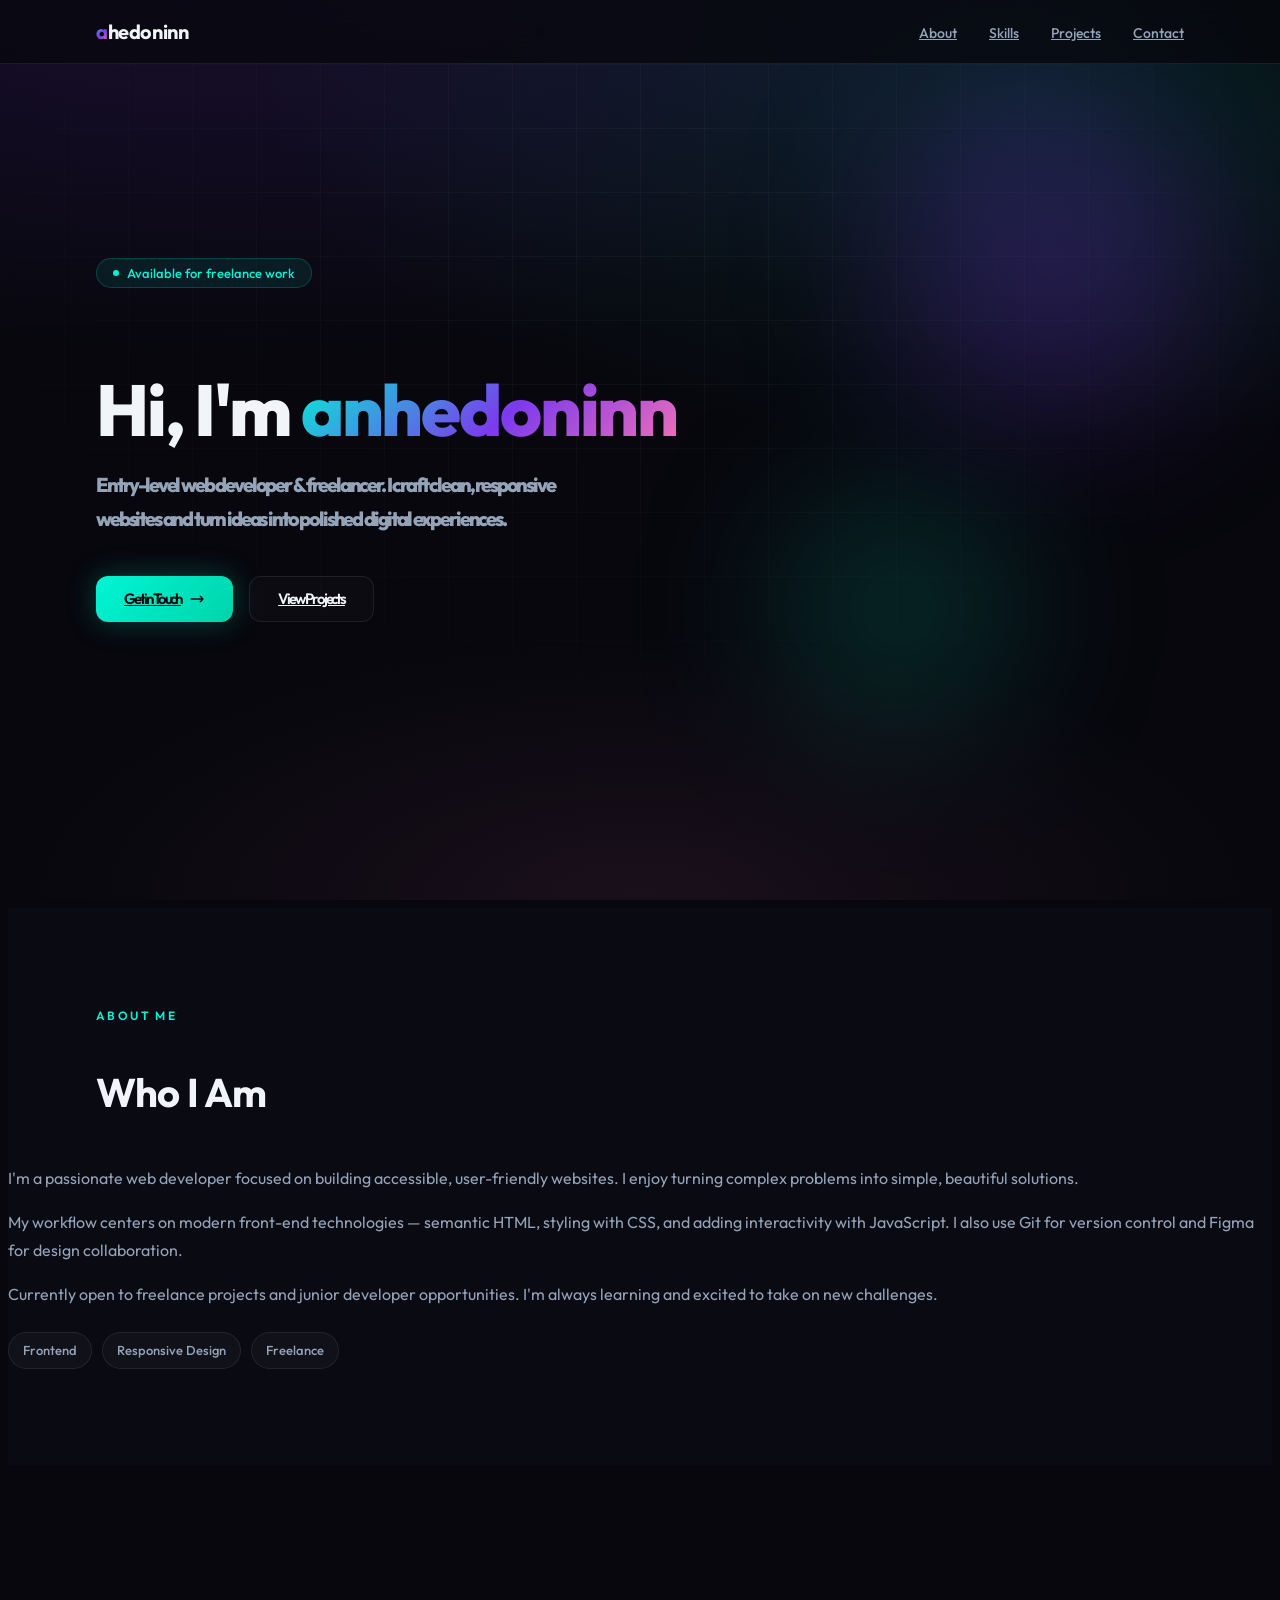
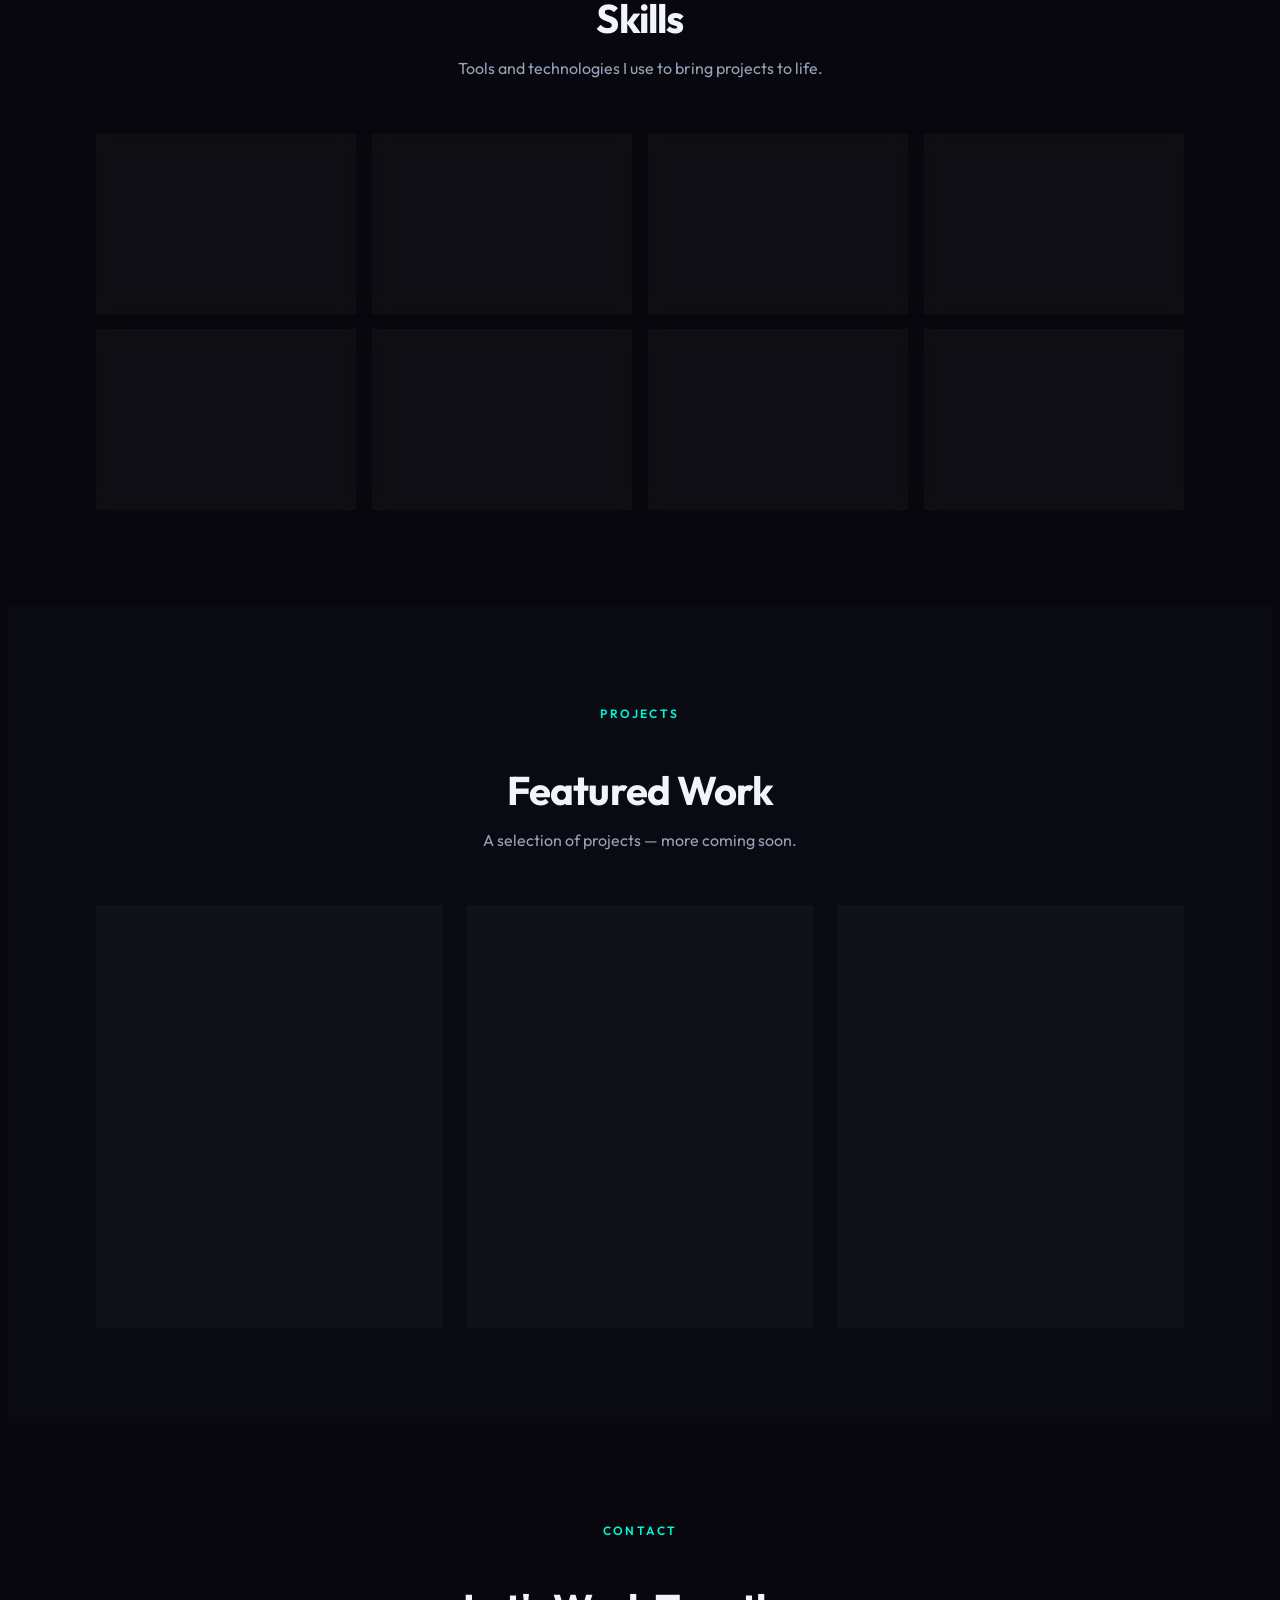
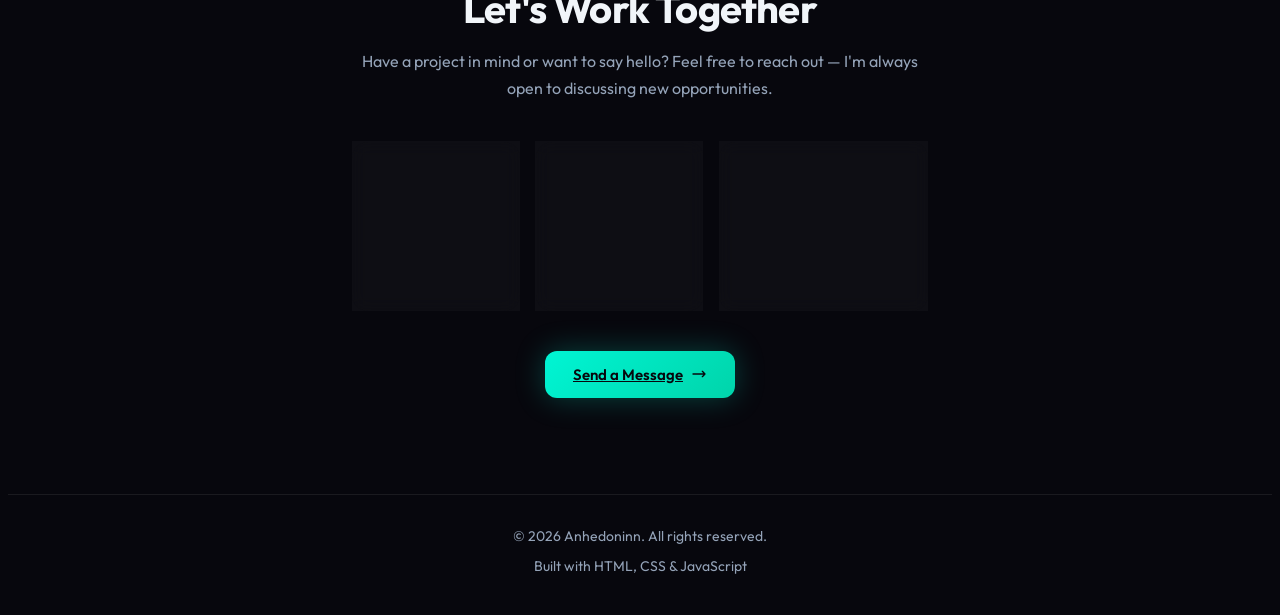
==== index.html @ 4c8ca16f "Add files via upload" ====
<!DOCTYPE html>
<html lang="en">
<head>
  <meta charset="UTF-8" />
  <meta name="viewport" content="width=device-width, initial-scale=1.0" />
  <meta name="description" content="Portfolio of Govna — entry-level web developer and freelancer." />
  <meta name="theme-color" content="#07070d" />
  <title>anhedoninn — Web Developer</title>

  <link rel="preconnect" href="https://fonts.googleapis.com" />
  <link rel="preconnect" href="https://fonts.gstatic.com" crossorigin />
  <link href="https://fonts.googleapis.com/css2?family=Outfit:wght@400;500;600;700;800&display=swap" rel="stylesheet" />
  <link rel="stylesheet" href="styles.css" />
</head>
<body>

  <div class="bg-mesh" aria-hidden="true"></div>
  <div class="bg-grid" aria-hidden="true"></div>

  <!-- Header -->
  <header id="header" class="header">
    <div class="container" style="height: 100%;">
      <nav style="display: flex; align-items: center; justify-content: space-between; height: 100%;">
        <a href="#hero" style="font-size: 1.25rem; font-weight: 700; letter-spacing: -0.02em; text-decoration: none; color: inherit;">
          <span class="gradient-text">a</span>hedoninn
        </a>

        <ul class="desktop-nav" style="align-items: center; gap: 2rem; list-style: none; margin: 0; padding: 0;">
          <li><a href="#about" class="nav-link">About</a></li>
          <li><a href="#skills" class="nav-link">Skills</a></li>
          <li><a href="#projects" class="nav-link">Projects</a></li>
          <li><a href="#contact" class="nav-link">Contact</a></li>
        </ul>

        <div class="menu-btn-wrap">
          <button id="menu-btn" class="menu-btn" aria-label="Toggle menu" aria-expanded="false">
            <svg id="icon-open" width="20" height="20" fill="none" stroke="currentColor" viewBox="0 0 24 24">
              <path stroke-linecap="round" stroke-linejoin="round" stroke-width="2" d="M4 6h16M4 12h16M4 18h16"/>
            </svg>
            <svg id="icon-close" width="20" height="20" fill="none" stroke="currentColor" viewBox="0 0 24 24" style="display: none;">
              <path stroke-linecap="round" stroke-linejoin="round" stroke-width="2" d="M6 18L18 6M6 6l12 12"/>
            </svg>
          </button>
        </div>
      </nav>

      <div id="mobile-menu" class="mobile-menu">
        <ul style="list-style: none; margin: 0; padding: 0 0 1rem;">
          <li><a href="#about" class="mobile-link">About</a></li>
          <li><a href="#skills" class="mobile-link">Skills</a></li>
          <li><a href="#projects" class="mobile-link">Projects</a></li>
          <li><a href="#contact" class="mobile-link">Contact</a></li>
        </ul>
      </div>
    </div>
  </header>

  <main>

    <!-- Hero -->
    <section id="hero" class="section" style="min-height: 100vh; display: flex; align-items: center; padding-top: 5rem; position: relative;">
      <div class="hero-orb hero-orb-1" aria-hidden="true"></div>
      <div class="hero-orb hero-orb-2" aria-hidden="true"></div>

      <div class="container">
        <div style="max-width: 42rem;">
          <div class="hero-badge hero-animate" style="margin-bottom: 1.5rem;">
            <span class="dot"></span>
            Available for freelance work
          </div>

          <h1 class="hero-title hero-animate hero-animate-delay-1" style="margin-bottom: 1.25rem;">
            Hi, I'm <span class="gradient-text">anhedoninn</span>
          

          <p class="hero-subtitle hero-animate hero-animate-delay-2" style="margin-bottom: 2.5rem;">
            Entry-level web developer &amp; freelancer. I craft clean, responsive websites
            and turn ideas into polished digital experiences.
          </p>

          <div class="hero-buttons hero-animate hero-animate-delay-3" style="display: flex; flex-wrap: wrap; gap: 1rem;">
            <a href="#contact" class="btn-primary">
              Get in Touch
              <svg width="16" height="16" fill="none" stroke="currentColor" viewBox="0 0 24 24">
                <path stroke-linecap="round" stroke-linejoin="round" stroke-width="2" d="M17 8l4 4m0 0l-4 4m4-4H3"/>
              </svg>
            </a>
            <a href="#projects" class="btn-ghost">
              View Projects
            </a>
          </div>
        </div>
      </div>
    </section>

    <!-- About -->
    <section id="about" class="section" style="background: rgba(15, 15, 24, 0.5);">
      <div class="container">
        <div class="reveal" style="margin-bottom: 3rem;">
          <span class="section-label">About Me</span>
          <h2 class="section-title">Who I Am</h2>
      </div>
    </div>
      </div>
        <div> 
          <div class="reveal" style="color: var(--text-muted); line-height: 1.75;">
            <p style="margin-bottom: 1rem;">
              I'm a passionate web developer focused on building accessible, user-friendly
              websites. I enjoy turning complex problems into simple, beautiful solutions.
            </p>
            <p style="margin-bottom: 1rem;">
              My workflow centers on modern front-end technologies — semantic HTML,
              styling with CSS, and adding interactivity with JavaScript. I also use
              Git for version control and Figma for design collaboration.
            </p>
            <p style="margin-bottom: 1.5rem;">
              Currently open to freelance projects and junior developer opportunities.
              I'm always learning and excited to take on new challenges.
            </p>
            <div style="display: flex; flex-wrap: wrap; gap: 0.625rem;">
              <span class="tag">Frontend</span>
              <span class="tag">Responsive Design</span>
              <span class="tag">Freelance</span>
            </div>
          </div>
        </div>
      </div>
    </section>

    <!-- Skills -->
    <section id="skills" class="section">
      <div class="container">
        <div class="reveal" style="text-align: center; margin-bottom: 3.5rem;">
          
          <h2 class="section-title" style="margin-bottom: 0.75rem;">Skills</h2>
          <p style="color: var(--text-muted); max-width: 28rem; margin-inline: auto;">
            Tools and technologies I use to bring projects to life.
          </p>
        </div>

        <div class="skills-grid" style="display: grid; gap: 1rem;">

          <div class="reveal glass-card skill-card">
            <div class="skill-icon" style="background: rgba(249, 115, 22, 0.12);">
              <svg width="28" height="28" viewBox="0 0 24 24" fill="#f97316"><path d="M1.5 0h21l-1.91 21.563L11.977 24l-8.564-2.438L1.5 0zm7.031 9.675l-.232-2.718 10.059.003.23-2.622L5.412 4.41l.698 8.01h9.126l-.326 3.426-2.91.804-2.955-.81-.188-2.11H6.248l.33 4.171L12 19.351l5.379-1.443.744-8.157H8.531z"/></svg>
            </div>
            <h3 style="font-weight: 600; margin-bottom: 0.25rem;">HTML5</h3>
            <p style="font-size: 0.75rem; color: var(--text-muted);">Semantic markup</p>
          </div>

          <div class="reveal glass-card skill-card">
            <div class="skill-icon" style="background: rgba(59, 130, 246, 0.12);">
              <svg width="28" height="28" viewBox="0 0 24 24" fill="#3b82f6"><path d="M1.5 0h21l-1.91 21.563L11.977 24l-8.565-2.438L1.5 0zm17.09 4.413L5.412 4.41l.213 2.622 10.125.002-.255 2.716h-6.64l.24 2.573h6.182l-.366 3.523-2.91.804-2.956-.81-.188-2.11h-2.64l.365 4.391 5.379 1.443 5.379-1.443.682-7.823H8.531l-.033-1.172h9.265l.038-.408z"/></svg>
            </div>
            <h3 style="font-weight: 600; margin-bottom: 0.25rem;">CSS3</h3>
            <p style="font-size: 0.75rem; color: var(--text-muted);">Layouts &amp; animations</p>
          </div>

          <div class="reveal glass-card skill-card">
            <div class="skill-icon" style="background: rgba(234, 179, 8, 0.12);">
              <svg width="28" height="28" viewBox="0 0 24 24" fill="#eab308"><path d="M0 0h24v24H0V0zm22.034 18.276c-.175-1.095-.888-2.015-3.034-2.877-.782-.375-1.312-.625-1.524-1.025-.104-.225-.12-.435-.008-.605.104-.17.312-.26.595-.26.208 0 .434.034.678.104.595.182 1.228.416 1.678.625.45.208.888.312 1.312.312.52 0 .928-.156 1.224-.468.312-.312.468-.728.468-1.248 0-.676-.234-1.248-.702-1.716-.468-.468-1.144-.884-2.028-1.248-.884-.364-1.56-.754-2.028-1.17-.468-.416-.702-.936-.702-1.56 0-.494.156-.936.468-1.326.312-.39.754-.702 1.326-.936.572-.234 1.248-.35 2.028-.35.676 0 1.326.104 1.95.312.624.208 1.17.494 1.638.884l-1.092 1.404c-.676-.494-1.378-.754-2.106-.754-.364 0-.65.078-.858.234-.208.156-.312.364-.312.624 0 .286.104.52.312.702.208.182.572.39 1.092.624.78.338 1.378.676 1.794 1.014.416.338.702.702.858 1.092.156.39.234.806.234 1.248 0 .988-.364 1.768-1.092 2.34-.728.572-1.768.858-3.12.858-.78 0-1.534-.13-2.262-.39-.728-.26-1.326-.624-1.794-1.092zM8.016 18.276c-.175-1.095-.888-2.015-3.034-2.877-.782-.375-1.312-.625-1.524-1.025-.104-.225-.12-.435-.008-.605.104-.17.312-.26.595-.26.208 0 .434.034.678.104.595.182 1.228.416 1.678.625.45.208.888.312 1.312.312.52 0 .928-.156 1.224-.468.312-.312.468-.728.468-1.248 0-.676-.234-1.248-.702-1.716-.468-.468-1.144-.884-2.028-1.248-.884-.364-1.56-.754-2.028-1.17-.468-.416-.702-.936-.702-1.56 0-.494.156-.936.468-1.326.312-.39.754-.702 1.326-.936.572-.234 1.248-.35 2.028-.35.676 0 1.326.104 1.95.312.624.208 1.17.494 1.638.884l-1.092 1.404c-.676-.494-1.378-.754-2.106-.754-.364 0-.65.078-.858.234-.208.156-.312.364-.312.624 0 .286.104.52.312.702.208.182.572.39 1.092.624.78.338 1.378.676 1.794 1.014.416.338.702.702.858 1.092.156.39.234.806.234 1.248 0 .988-.364 1.768-1.092 2.34-.728.572-1.768.858-3.12.858-.78 0-1.534-.13-2.262-.39-.728-.26-1.326-.624-1.794-1.092z"/></svg>
            </div>
            <h3 style="font-weight: 600; margin-bottom: 0.25rem;">JavaScript</h3>
            <p style="font-size: 0.75rem; color: var(--text-muted);">Interactivity &amp; logic</p>
          </div>

          <div class="reveal glass-card skill-card">
            <div class="skill-icon" style="background: rgba(239, 68, 68, 0.12);">
              <svg width="28" height="28" viewBox="0 0 24 24" fill="#ef4444"><path d="M23.546 10.93L13.067.452a1.55 1.55 0 0 0-2.188 0L8.708 2.627l2.76 2.76a1.838 1.838 0 0 1 2.327 2.34l2.658 2.66a1.838 1.838 0 0 1 1.9 3.037 1.837 1.837 0 0 1-2.6 0 1.846 1.846 0 0 1-.038-2.6l-2.482-2.482V15.7a1.848 1.848 0 0 1-1.008 1.647 1.846 1.846 0 0 1-2.34-.039 1.846 1.846 0 0 1-.039-2.6 1.848 1.848 0 0 1 1.008-1.647V8.989a1.848 1.848 0 0 1-1.1-2.6 1.846 1.846 0 0 1 2.6-.039l2.482 2.481 4.132-4.132a1.55 1.55 0 0 0 0-2.188z"/></svg>
            </div>
            <h3 style="font-weight: 600; margin-bottom: 0.25rem;">Git</h3>
            <p style="font-size: 0.75rem; color: var(--text-muted);">Version control</p>
          </div>

          <div class="reveal glass-card skill-card">
            <div class="skill-icon" style="background: rgba(168, 85, 247, 0.12);">
              <svg width="28" height="28" viewBox="0 0 24 24" fill="#a855f7"><path d="M8 24c2.208 0 4-1.792 4-4v-4H8c-2.208 0-4 1.792-4 4s1.792 4 4 4zm0-12h4V8c0-2.208-1.792-4-4-4S4 5.792 4 8s1.792 4 4 4zm8-4c0 2.208 1.792 4 4 4s4-1.792 4-4-1.792-4-4-4-4 1.792-4 4zm-4 4c0-2.208-1.792-4-4-4S8 9.792 8 12s1.792 4 4 4h4v4c0 2.208 1.792 4 4 4s4-1.792 4-4-1.792-4-4-4h-4v-4z"/></svg>
            </div>
            <h3 style="font-weight: 600; margin-bottom: 0.25rem;">Figma</h3>
            <p style="font-size: 0.75rem; color: var(--text-muted);">UI/UX design</p>
          </div>

          <div class="reveal glass-card skill-card">
            <div class="skill-icon" style="background: rgba(0, 245, 212, 0.12);">
              <svg width="28" height="28" viewBox="0 0 24 24" fill="#00f5d4"><path d="M12.001 4.8c-3.2 0-5.2 1.6-6 4.8 1.2-1.6 2.6-2.2 4.2-1.8.913.228 1.565 1.087 2.288 1.9C13.666 10.6 15.36 12 18.001 12c3.2 0 5.2-1.6 6-4.8-1.2 1.6-2.6 2.2-4.2 1.8-.913-.228-1.565-1.087-2.288-1.9-.657-.875-1.35-1.687-2.799-1.687-3.2 0-5.2 1.6-6 4.8 1.2-1.6 2.6-2.2 4.2-1.8.913.228 1.565 1.087 2.288 1.9.657.875 1.35 1.687 2.799 1.687zM6.001 12c-3.2 0-5.2 1.6-6 4.8 1.2-1.6 2.6-2.2 4.2-1.8.913.228 1.565 1.087 2.288 1.9.657.875 1.35 1.687 2.799 1.687 3.2 0 5.2-1.6 6-4.8-1.2 1.6-2.6 2.2-4.2 1.8-.913-.228-1.565-1.087-2.288-1.9C7.666 13.6 5.972 12 3.331 12z"/></svg>
            </div>
            <h3 style="font-weight: 600; margin-bottom: 0.25rem;">Tailwind CSS</h3>
            <p style="font-size: 0.75rem; color: var(--text-muted);">Utility-first CSS</p>
          </div>

          <div class="reveal glass-card skill-card">
            <div class="skill-icon" style="background: rgba(99, 102, 241, 0.12);">
              <svg width="28" height="28" fill="none" stroke="#6366f1" viewBox="0 0 24 24">
                <path stroke-linecap="round" stroke-linejoin="round" stroke-width="2" d="M12 18h.01M8 21h8a2 2 0 002-2V5a2 2 0 00-2-2H8a2 2 0 00-2 2v14a2 2 0 002 2z"/>
              </svg>
            </div>
            <h3 style="font-weight: 600; margin-bottom: 0.25rem;">Responsive</h3>
            <p style="font-size: 0.75rem; color: var(--text-muted);">Mobile-first design</p>
          </div>

          <div class="reveal glass-card skill-card">
            <div class="skill-icon" style="background: rgba(14, 165, 233, 0.12);">
              <svg width="28" height="28" viewBox="0 0 24 24" fill="#0ea5e9"><path d="M23.15 2.587L18.21.21a1.494 1.494 0 0 0-1.705.29l-9.46 8.86 2.974 2.974 7.365-7.365 2.124 2.124-7.365 7.365L15.3 17.7l7.365-7.365 2.124 2.124-7.365 7.365 1.414 1.414 8.86-9.46a1.494 1.494 0 0 0-.29-1.705l-3.94-3.406zM.811 13.115l2.974 2.974L15.3 17.7l-2.974-2.974L.811 13.115z"/></svg>
            </div>
            <h3 style="font-weight: 600; margin-bottom: 0.25rem;">VS Code</h3>
            <p style="font-size: 0.75rem; color: var(--text-muted);">Development</p>
          </div>

        </div>
      </div>
    </section>

    <!-- Projects -->
    <section id="projects" class="section" style="background: rgba(15, 15, 24, 0.5);">
      <div class="container">
        <div class="reveal" style="text-align: center; margin-bottom: 3.5rem;">
          <span class="section-label">Projects</span>
          <h2 class="section-title" style="margin-bottom: 0.75rem;">Featured Work</h2>
          <p style="color: var(--text-muted); max-width: 28rem; margin-inline: auto;">
            A selection of projects — more coming soon.
          </p>
        </div>

        <div class="projects-grid" style="display: grid; gap: 1.5rem;">

          <article class="reveal glass-card project-card" style="overflow: hidden; padding: 0;">
            <div class="project-image">
              <div class="placeholder" style="background: linear-gradient(135deg, rgba(0,245,212,0.15), rgba(124,58,237,0.15)); display: flex; align-items: center; justify-content: center;">
                <svg width="64" height="64" fill="none" stroke="rgba(148,163,184,0.4)" viewBox="0 0 24 24">
                  <path stroke-linecap="round" stroke-linejoin="round" stroke-width="1.5" d="M4 16l4.586-4.586a2 2 0 012.828 0L16 16m-2-2l1.586-1.586a2 2 0 012.828 0L20 14m-6-6h.01M6 20h12a2 2 0 002-2V6a2 2 0 00-2-2H6a2 2 0 00-2 2v12a2 2 0 002 2z"/>
                </svg>
              </div>
              <div class="project-overlay"></div>
              <span style="position: absolute; top: 0.75rem; right: 0.75rem; padding: 0.25rem 0.625rem; font-size: 0.6875rem; font-weight: 600; border-radius: 9999px; background: rgba(0,245,212,0.15); color: var(--accent); border: 1px solid rgba(0,245,212,0.25);">Coming Soon</span>
            </div>
            <div style="padding: 1.5rem;">
              <h3 style="font-size: 1.125rem; font-weight: 700; margin-bottom: 0.5rem;">Project One</h3>
              <p style="font-size: 0.875rem; color: var(--text-muted); line-height: 1.6; margin-bottom: 1rem;">
                A responsive landing page built with HTML, CSS, and vanilla JavaScript. Placeholder for your first project.
              </p>
              <div style="display: flex; gap: 1rem;">
                <a href="#" class="project-link">
                  <svg width="16" height="16" fill="currentColor" viewBox="0 0 24 24"><path d="M12 0C5.374 0 0 5.373 0 12c0 5.302 3.438 9.8 8.207 11.387.599.111.793-.261.793-.577v-2.234c-3.338.726-4.033-1.416-4.033-1.416-.546-1.387-1.333-1.756-1.333-1.756-1.089-.745.083-.729.083-.729 1.205.084 1.839 1.237 1.839 1.237 1.07 1.834 2.807 1.304 3.492.997.107-.775.418-1.305.762-1.604-2.665-.305-5.467-1.334-5.467-5.931 0-1.311.469-2.381 1.236-3.221-.124-.303-.535-1.524.117-3.176 0 0 1.008-.322 3.301 1.23A11.509 11.509 0 0112 5.803c1.02.005 2.047.138 3.006.404 2.291-1.552 3.297-1.23 3.297-1.23.653 1.653.242 2.874.118 3.176.77.84 1.235 1.911 1.235 3.221 0 4.609-2.807 5.624-5.479 5.921.43.372.823 1.102.823 2.222v3.293c0 .319.192.694.801.576C20.566 21.797 24 17.3 24 12c0-6.627-5.373-12-12-12z"/></svg>
                  GitHub
                </a>
                <a href="#" class="project-link">
                  <svg width="16" height="16" fill="none" stroke="currentColor" viewBox="0 0 24 24"><path stroke-linecap="round" stroke-linejoin="round" stroke-width="2" d="M10 6H6a2 2 0 00-2 2v10a2 2 0 002 2h10a2 2 0 002-2v-4M14 4h6m0 0v6m0-6L10 14"/></svg>
                  Live Demo
                </a>
              </div>
            </div>
          </article>

          <article class="reveal glass-card project-card" style="overflow: hidden; padding: 0;">
            <div class="project-image">
              <div class="placeholder" style="background: linear-gradient(135deg, rgba(124,58,237,0.15), rgba(244,114,182,0.15)); display: flex; align-items: center; justify-content: center;">
                <svg width="64" height="64" fill="none" stroke="rgba(148,163,184,0.4)" viewBox="0 0 24 24">
                  <path stroke-linecap="round" stroke-linejoin="round" stroke-width="1.5" d="M4 16l4.586-4.586a2 2 0 012.828 0L16 16m-2-2l1.586-1.586a2 2 0 012.828 0L20 14m-6-6h.01M6 20h12a2 2 0 002-2V6a2 2 0 00-2-2H6a2 2 0 00-2 2v12a2 2 0 002 2z"/>
                </svg>
              </div>
              <div class="project-overlay"></div>
              <span style="position: absolute; top: 0.75rem; right: 0.75rem; padding: 0.25rem 0.625rem; font-size: 0.6875rem; font-weight: 600; border-radius: 9999px; background: rgba(124,58,237,0.15); color: #a78bfa; border: 1px solid rgba(124,58,237,0.25);">Coming Soon</span>
            </div>
            <div style="padding: 1.5rem;">
              <h3 style="font-size: 1.125rem; font-weight: 700; margin-bottom: 0.5rem;">Project Two</h3>
              <p style="font-size: 0.875rem; color: var(--text-muted); line-height: 1.6; margin-bottom: 1rem;">
                An interactive web app with dynamic UI components. Replace this with your own project details.
              </p>
              <div style="display: flex; gap: 1rem;">
                <a href="#" class="project-link">
                  <svg width="16" height="16" fill="currentColor" viewBox="0 0 24 24"><path d="M12 0C5.374 0 0 5.373 0 12c0 5.302 3.438 9.8 8.207 11.387.599.111.793-.261.793-.577v-2.234c-3.338.726-4.033-1.416-4.033-1.416-.546-1.387-1.333-1.756-1.333-1.756-1.089-.745.083-.729.083-.729 1.205.084 1.839 1.237 1.839 1.237 1.07 1.834 2.807 1.304 3.492.997.107-.775.418-1.305.762-1.604-2.665-.305-5.467-1.334-5.467-5.931 0-1.311.469-2.381 1.236-3.221-.124-.303-.535-1.524.117-3.176 0 0 1.008-.322 3.301 1.23A11.509 11.509 0 0112 5.803c1.02.005 2.047.138 3.006.404 2.291-1.552 3.297-1.23 3.297-1.23.653 1.653.242 2.874.118 3.176.77.84 1.235 1.911 1.235 3.221 0 4.609-2.807 5.624-5.479 5.921.43.372.823 1.102.823 2.222v3.293c0 .319.192.694.801.576C20.566 21.797 24 17.3 24 12c0-6.627-5.373-12-12-12z"/></svg>
                  GitHub
                </a>
                <a href="#" class="project-link">
                  <svg width="16" height="16" fill="none" stroke="currentColor" viewBox="0 0 24 24"><path stroke-linecap="round" stroke-linejoin="round" stroke-width="2" d="M10 6H6a2 2 0 00-2 2v10a2 2 0 002 2h10a2 2 0 002-2v-4M14 4h6m0 0v6m0-6L10 14"/></svg>
                  Live Demo
                </a>
              </div>
            </div>
          </article>

          <article class="reveal glass-card project-card" style="overflow: hidden; padding: 0;">
            <div class="project-image">
              <div class="placeholder" style="background: linear-gradient(135deg, rgba(244,114,182,0.15), rgba(249,115,22,0.15)); display: flex; align-items: center; justify-content: center;">
                <svg width="64" height="64" fill="none" stroke="rgba(148,163,184,0.4)" viewBox="0 0 24 24">
                  <path stroke-linecap="round" stroke-linejoin="round" stroke-width="1.5" d="M4 16l4.586-4.586a2 2 0 012.828 0L16 16m-2-2l1.586-1.586a2 2 0 012.828 0L20 14m-6-6h.01M6 20h12a2 2 0 002-2V6a2 2 0 00-2-2H6a2 2 0 00-2 2v12a2 2 0 002 2z"/>
                </svg>
              </div>
              <div class="project-overlay"></div>
              <span style="position: absolute; top: 0.75rem; right: 0.75rem; padding: 0.25rem 0.625rem; font-size: 0.6875rem; font-weight: 600; border-radius: 9999px; background: rgba(244,114,182,0.15); color: #f472b6; border: 1px solid rgba(244,114,182,0.25);">Coming Soon</span>
            </div>
            <div style="padding: 1.5rem;">
              <h3 style="font-size: 1.125rem; font-weight: 700; margin-bottom: 0.5rem;">Project Three</h3>
              <p style="font-size: 0.875rem; color: var(--text-muted); line-height: 1.6; margin-bottom: 1rem;">
                A full-stack concept or portfolio piece. Add your screenshot, description, and links when ready.
              </p>
              <div style="display: flex; gap: 1rem;">
                <a href="#" class="project-link">
                  <svg width="16" height="16" fill="currentColor" viewBox="0 0 24 24"><path d="M12 0C5.374 0 0 5.373 0 12c0 5.302 3.438 9.8 8.207 11.387.599.111.793-.261.793-.577v-2.234c-3.338.726-4.033-1.416-4.033-1.416-.546-1.387-1.333-1.756-1.333-1.756-1.089-.745.083-.729.083-.729 1.205.084 1.839 1.237 1.839 1.237 1.07 1.834 2.807 1.304 3.492.997.107-.775.418-1.305.762-1.604-2.665-.305-5.467-1.334-5.467-5.931 0-1.311.469-2.381 1.236-3.221-.124-.303-.535-1.524.117-3.176 0 0 1.008-.322 3.301 1.23A11.509 11.509 0 0112 5.803c1.02.005 2.047.138 3.006.404 2.291-1.552 3.297-1.23 3.297-1.23.653 1.653.242 2.874.118 3.176.77.84 1.235 1.911 1.235 3.221 0 4.609-2.807 5.624-5.479 5.921.43.372.823 1.102.823 2.222v3.293c0 .319.192.694.801.576C20.566 21.797 24 17.3 24 12c0-6.627-5.373-12-12-12z"/></svg>
                  GitHub
                </a>
                <a href="#" class="project-link">
                  <svg width="16" height="16" fill="none" stroke="currentColor" viewBox="0 0 24 24"><path stroke-linecap="round" stroke-linejoin="round" stroke-width="2" d="M10 6H6a2 2 0 00-2 2v10a2 2 0 002 2h10a2 2 0 002-2v-4M14 4h6m0 0v6m0-6L10 14"/></svg>
                  Live Demo
                </a>
              </div>
            </div>
          </article>

        </div>
      </div>
    </section>

    <!-- Contact -->
    <section id="contact" class="section">
      <div class="container">
        <div class="reveal" style="max-width: 36rem; margin-inline: auto; text-align: center;">
          <span class="section-label">Contact</span>
          <h2 class="section-title" style="margin-bottom: 0.75rem;">Let's Work Together</h2>
          <p style="color: var(--text-muted); line-height: 1.7; margin-bottom: 2.5rem;">
            Have a project in mind or want to say hello? Feel free to reach out —
            I'm always open to discussing new opportunities.
          </p>

          <div class="contact-grid" style="display: grid; gap: 1rem; margin-bottom: 2.5rem;">

            <a href="https://t.me/teishaw" target="_blank" rel="noopener noreferrer" class="glass-card contact-card" style="text-decoration: none; color: inherit;">
              <div class="contact-icon" style="background: rgba(14, 165, 233, 0.12);">
                <svg width="24" height="24" fill="#0ea5e9" viewBox="0 0 24 24"><path d="M11.944 0A12 12 0 0 0 0 12a12 12 0 0 0 12 12 12 12 0 0 0 12-12A12 12 0 0 0 12 0a12 12 0 0 0-.056 0zm4.962 7.224c.1-.002.321.023.465.14a.506.506 0 0 1 .171.325c.016.093.036.306.02.472-.18 1.898-.962 6.502-1.36 8.627-.168.9-.499 1.201-.82 1.23-.696.065-1.225-.46-1.9-.902-1.056-.693-1.653-1.124-2.678-1.8-1.185-.78-.417-1.21.258-1.91.177-.184 3.247-2.977 3.307-3.23.007-.032.014-.15-.056-.212s-.174-.041-.249-.024c-.106.024-1.793 1.14-5.061 3.345-.48.33-.913.49-1.302.48-.428-.008-1.252-.241-1.865-.44-.752-.245-1.349-.374-1.297-.789.027-.216.325-.437.893-.663 3.498-1.524 5.83-2.529 6.998-3.014 3.332-1.386 4.025-1.627 4.476-1.635z"/></svg>
              </div>
              <span style="font-weight: 600;">Telegram</span>
              <span style="font-size: 0.75rem; color: var(--text-muted);">@teishaw</span> 
            </a>

            <a href="https://github.com/anhedoninn" target="_blank" rel="noopener noreferrer" class="glass-card contact-card" style="text-decoration: none; color: inherit;">
              <div class="contact-icon" style="background: rgba(255, 255, 255, 0.06);">
                <svg width="24" height="24" fill="var(--text-primary)" viewBox="0 0 24 24"><path d="M12 0C5.374 0 0 5.373 0 12c0 5.302 3.438 9.8 8.207 11.387.599.111.793-.261.793-.577v-2.234c-3.338.726-4.033-1.416-4.033-1.416-.546-1.387-1.333-1.756-1.333-1.756-1.089-.745.083-.729.083-.729 1.205.084 1.839 1.237 1.839 1.237 1.07 1.834 2.807 1.304 3.492.997.107-.775.418-1.305.762-1.604-2.665-.305-5.467-1.334-5.467-5.931 0-1.311.469-2.381 1.236-3.221-.124-.303-.535-1.524.117-3.176 0 0 1.008-.322 3.301 1.23A11.509 11.509 0 0112 5.803c1.02.005 2.047.138 3.006.404 2.291-1.552 3.297-1.23 3.297-1.23.653 1.653.242 2.874.118 3.176.77.84 1.235 1.911 1.235 3.221 0 4.609-2.807 5.624-5.479 5.921.43.372.823 1.102.823 2.222v3.293c0 .319.192.694.801.576C20.566 21.797 24 17.3 24 12c0-6.627-5.373-12-12-12z"/></svg>
              </div>
              <span style="font-weight: 600;">GitHub</span>
              <span style="font-size: 0.75rem; color: var(--text-muted);">@anhedoninn</span>
            </a>

            <a href="mailto:matkarimovradmir@gmail.com" class="glass-card contact-card" style="text-decoration: none; color: inherit;">
              <div class="contact-icon" style="background: rgba(0, 245, 212, 0.12);">
                <svg width="24" height="24" fill="none" stroke="var(--accent)" viewBox="0 0 24 24">
                  <path stroke-linecap="round" stroke-linejoin="round" stroke-width="2" d="M3 8l7.89 5.26a2 2 0 002.22 0L21 8M5 19h14a2 2 0 002-2V7a2 2 0 00-2-2H5a2 2 0 00-2 2v10a2 2 0 002 2z"/>
                </svg>
              </div>
              <span style="font-weight: 600;">Email</span>
              <span style="font-size: 0.75rem; color: var(--text-muted);">matkarimovradmir@gmail.com</span>
            </a>

          </div>

          <a href="mailto:hello@example.com" class="btn-primary">
            Send a Message
            <svg width="16" height="16" fill="none" stroke="currentColor" viewBox="0 0 24 24">
              <path stroke-linecap="round" stroke-linejoin="round" stroke-width="2" d="M17 8l4 4m0 0l-4 4m4-4H3"/>
            </svg>
          </a>
        </div>
      </div>
    </section>

  </main>

  <footer style="padding: 2rem 0; border-top: 1px solid var(--border);">
    <div class="container footer-inner" style="display: flex; flex-direction: column; align-items: center; gap: 0.75rem; text-align: center; font-size: 0.875rem; color: var(--text-muted);">
      <p style="margin: 0;">&copy; 2026 Anhedoninn. All rights reserved.</p>
      <p style="margin: 0;">Built with HTML, CSS &amp; JavaScript</p>
    </div>
  </footer>

  <script src="main.js"></script>
</body>
</html>
---- styles.css ----
/* ── Base & Variables ── */
:root {
  --bg-primary: #07070d;
  --bg-secondary: #0f0f18;
  --bg-card: rgba(255, 255, 255, 0.03);
  --border: rgba(255, 255, 255, 0.08);
  --border-hover: rgba(0, 245, 212, 0.35);
  --text-primary: #f1f5f9;
  --text-muted: #94a3b8;
  --accent: #00f5d4;
  --accent-secondary: #7c3aed;
  --accent-pink: #f472b6;
  --glow: rgba(0, 245, 212, 0.15);
  --header-height: 4rem;
}

*,
*::before,
*::after {
  box-sizing: border-box;
}

html {
  scroll-behavior: smooth;
  scroll-padding-top: var(--header-height);
}

body {
  font-family: 'Outfit', system-ui, sans-serif;
  background-color: var(--bg-primary);
  color: var(--text-primary);
  overflow-x: hidden;
  -webkit-font-smoothing: antialiased;
}

/* ── Background Effects ── */
.bg-mesh {
  position: fixed;
  inset: 0;
  z-index: -2;
  background:
    radial-gradient(ellipse 80% 50% at 20% -10%, rgba(124, 58, 237, 0.18), transparent),
    radial-gradient(ellipse 60% 40% at 80% 10%, rgba(0, 245, 212, 0.1), transparent),
    radial-gradient(ellipse 50% 30% at 50% 100%, rgba(244, 114, 182, 0.08), transparent),
    var(--bg-primary);
}

.bg-grid {
  position: fixed;
  inset: 0;
  z-index: -1;
  background-image:
    linear-gradient(rgba(255, 255, 255, 0.03) 1px, transparent 1px),
    linear-gradient(90deg, rgba(255, 255, 255, 0.03) 1px, transparent 1px);
  background-size: 64px 64px;
  mask-image: radial-gradient(ellipse 80% 70% at 50% 30%, black 20%, transparent 80%);
}

/* ── Typography ── */
.gradient-text {
  background: linear-gradient(135deg, var(--accent) 0%, var(--accent-secondary) 55%, var(--accent-pink) 100%);
  -webkit-background-clip: text;
  -webkit-text-fill-color: transparent;
  background-clip: text;
}

.section-label {
  display: inline-block;
  font-size: 0.75rem;
  font-weight: 600;
  letter-spacing: 0.2em;
  text-transform: uppercase;
  color: var(--accent);
  margin-bottom: 0.75rem;
}

.section-title {
  font-size: clamp(1.875rem, 5vw, 2.5rem);
  font-weight: 700;
  line-height: 1.2;
  letter-spacing: -0.02em;
}

/* ── Header ── */
.header {
  position: fixed;
  top: 0;
  inset-inline: 0;
  z-index: 50;
  height: var(--header-height);
  backdrop-filter: blur(16px);
  -webkit-backdrop-filter: blur(16px);
  background: rgba(7, 7, 13, 0.75);
  border-bottom: 1px solid var(--border);
  transition: background 0.3s ease, border-color 0.3s ease, box-shadow 0.3s ease;
}

.header.scrolled {
  background: rgba(7, 7, 13, 0.92);
  box-shadow: 0 4px 30px rgba(0, 0, 0, 0.3);
}

.nav-link {
  position: relative;
  color: var(--text-muted);
  font-size: 0.875rem;
  font-weight: 500;
  transition: color 0.25s ease;
}

.nav-link::after {
  content: '';
  position: absolute;
  bottom: -4px;
  left: 0;
  width: 0;
  height: 2px;
  background: linear-gradient(90deg, var(--accent), var(--accent-secondary));
  border-radius: 2px;
  transition: width 0.3s ease;
}

.nav-link:hover,
.nav-link.active {
  color: var(--text-primary);
}

.nav-link:hover::after,
.nav-link.active::after {
  width: 100%;
}

/* ── Buttons ── */
.btn-primary {
  display: inline-flex;
  align-items: center;
  gap: 0.5rem;
  padding: 0.875rem 1.75rem;
  border-radius: 0.75rem;
  font-weight: 600;
  font-size: 0.9375rem;
  color: var(--bg-primary);
  background: linear-gradient(135deg, var(--accent), #00d4aa);
  box-shadow: 0 0 30px rgba(0, 245, 212, 0.25);
  transition: transform 0.25s ease, box-shadow 0.25s ease, filter 0.25s ease;
}

.btn-primary:hover {
  transform: translateY(-2px);
  box-shadow: 0 0 40px rgba(0, 245, 212, 0.4);
  filter: brightness(1.05);
}

.btn-primary:active {
  transform: translateY(0);
}

.btn-ghost {
  display: inline-flex;
  align-items: center;
  gap: 0.5rem;
  padding: 0.875rem 1.75rem;
  border-radius: 0.75rem;
  font-weight: 600;
  font-size: 0.9375rem;
  color: var(--text-primary);
  border: 1px solid var(--border);
  background: rgba(255, 255, 255, 0.02);
  transition: transform 0.25s ease, border-color 0.25s ease, background 0.25s ease;
}

.btn-ghost:hover {
  transform: translateY(-2px);
  border-color: var(--border-hover);
  background: rgba(0, 245, 212, 0.05);
}

/* ── Cards ── */
.glass-card {
  background: var(--bg-card);
  border: 1px solid var(--border);
  border-radius: 1rem;
  backdrop-filter: blur(8px);
  transition:
    transform 0.35s cubic-bezier(0.34, 1.56, 0.64, 1),
    border-color 0.35s ease,
    box-shadow 0.35s ease,
    background 0.35s ease;
}

.glass-card:hover {
  transform: translateY(-6px);
  border-color: var(--border-hover);
  box-shadow:
    0 20px 40px rgba(0, 0, 0, 0.4),
    0 0 0 1px rgba(0, 245, 212, 0.08),
    0 0 60px var(--glow);
  background: rgba(255, 255, 255, 0.05);
}

.skill-card {
  text-align: center;
  padding: 1.5rem 1rem;
}

.skill-icon {
  width: 3rem;
  height: 3rem;
  margin: 0 auto 1rem;
  border-radius: 0.75rem;
  display: flex;
  align-items: center;
  justify-content: center;
  transition: transform 0.35s cubic-bezier(0.34, 1.56, 0.64, 1);
}

.glass-card:hover .skill-icon {
  transform: scale(1.12) rotate(-3deg);
}

.project-card .project-image {
  aspect-ratio: 16 / 10;
  overflow: hidden;
  position: relative;
}

.project-card .project-image img,
.project-card .project-image .placeholder {
  width: 100%;
  height: 100%;
  object-fit: cover;
  transition: transform 0.5s ease;
}

.project-card:hover .project-image img,
.project-card:hover .project-image .placeholder {
  transform: scale(1.06);
}

.project-card .project-overlay {
  position: absolute;
  inset: 0;
  background: linear-gradient(to top, rgba(7, 7, 13, 0.8) 0%, transparent 60%);
  opacity: 0;
  transition: opacity 0.35s ease;
}

.project-card:hover .project-overlay {
  opacity: 1;
}

.project-link {
  color: var(--text-muted);
  font-size: 0.875rem;
  font-weight: 500;
  display: inline-flex;
  align-items: center;
  gap: 0.375rem;
  transition: color 0.25s ease, transform 0.25s ease;
}

.project-link:hover {
  color: var(--accent);
  transform: translateX(3px);
}

.contact-card {
  display: flex;
  flex-direction: column;
  align-items: center;
  gap: 0.75rem;
  padding: 1.75rem 1.25rem;
  text-align: center;
}

.contact-icon {
  width: 3.25rem;
  height: 3.25rem;
  border-radius: 1rem;
  display: flex;
  align-items: center;
  justify-content: center;
  transition: transform 0.35s cubic-bezier(0.34, 1.56, 0.64, 1), background 0.3s ease;
}

.glass-card:hover .contact-icon {
  transform: scale(1.1);
}

/* ── Hero ── */
.hero-badge {
  display: inline-flex;
  align-items: center;
  gap: 0.5rem;
  padding: 0.375rem 1rem;
  border-radius: 9999px;
  font-size: 0.8125rem;
  font-weight: 500;
  color: var(--accent);
  background: rgba(0, 245, 212, 0.08);
  border: 1px solid rgba(0, 245, 212, 0.2);
  animation: pulse-glow 3s ease-in-out infinite;
}

.hero-badge .dot {
  width: 6px;
  height: 6px;
  border-radius: 50%;
  background: var(--accent);
  animation: blink 2s ease-in-out infinite;
}

.hero-title {
  font-size: clamp(2.25rem, 8vw, 4.5rem);
  font-weight: 800;
  line-height: 1.05;
  letter-spacing: -0.03em;
}

.hero-subtitle {
  font-size: clamp(1rem, 3vw, 1.25rem);
  color: var(--text-muted);
  line-height: 1.7;
  max-width: 32rem;
}

.hero-orb {
  position: absolute;
  border-radius: 50%;
  filter: blur(80px);
  pointer-events: none;
  animation: float 8s ease-in-out infinite;
}

.hero-orb-1 {
  width: 320px;
  height: 320px;
  background: rgba(124, 58, 237, 0.25);
  top: 10%;
  right: 5%;
}

.hero-orb-2 {
  width: 240px;
  height: 240px;
  background: rgba(0, 245, 212, 0.15);
  bottom: 20%;
  right: 20%;
  animation-delay: -4s;
}

/* ── About avatar ── */
.avatar-frame {
  position: relative;
  width: min(100%, 280px);
  aspect-ratio: 1;
  margin-inline: auto;
  border-radius: 1.5rem;
  background: linear-gradient(135deg, rgba(0, 245, 212, 0.1), rgba(124, 58, 237, 0.1));
  border: 1px solid var(--border);
  display: flex;
  align-items: center;
  justify-content: center;
  overflow: hidden;
  transition: border-color 0.35s ease, box-shadow 0.35s ease;
}

.avatar-frame:hover {
  border-color: var(--border-hover);
  box-shadow: 0 0 40px var(--glow);
}

.avatar-frame::before {
  content: '';
  position: absolute;
  inset: -1px;
  border-radius: inherit;
  padding: 1px;
  background: linear-gradient(135deg, var(--accent), var(--accent-secondary), transparent);
  -webkit-mask: linear-gradient(#fff 0 0) content-box, linear-gradient(#fff 0 0);
  mask: linear-gradient(#fff 0 0) content-box, linear-gradient(#fff 0 0);
  -webkit-mask-composite: xor;
  mask-composite: exclude;
  opacity: 0;
  transition: opacity 0.35s ease;
}

.avatar-frame:hover::before {
  opacity: 1;
}

.tag {
  display: inline-block;
  padding: 0.375rem 0.875rem;
  border-radius: 9999px;
  font-size: 0.8125rem;
  font-weight: 500;
  border: 1px solid var(--border);
  background: rgba(255, 255, 255, 0.03);
  transition: border-color 0.25s ease, background 0.25s ease, transform 0.25s ease;
}

.tag:hover {
  border-color: var(--border-hover);
  background: rgba(0, 245, 212, 0.06);
  transform: translateY(-2px);
}

/* ── Mobile menu ── */
.mobile-menu {
  max-height: 0;
  overflow: hidden;
  transition: max-height 0.35s ease, opacity 0.3s ease;
  opacity: 0;
}

.mobile-menu.open {
  max-height: 280px;
  opacity: 1;
}

.mobile-link {
  display: block;
  padding: 0.75rem 1rem;
  border-radius: 0.5rem;
  color: var(--text-muted);
  font-weight: 500;
  transition: color 0.2s ease, background 0.2s ease;
}

.mobile-link:hover {
  color: var(--text-primary);
  background: rgba(255, 255, 255, 0.05);
}

.menu-btn {
  width: 2.5rem;
  height: 2.5rem;
  border-radius: 0.5rem;
  display: flex;
  align-items: center;
  justify-content: center;
  background: rgba(255, 255, 255, 0.05);
  border: 1px solid var(--border);
  color: var(--text-primary);
  transition: background 0.25s ease, border-color 0.25s ease;
}

.menu-btn:hover {
  background: rgba(0, 245, 212, 0.08);
  border-color: var(--border-hover);
}

/* ── Scroll reveal ── */
.reveal {
  opacity: 0;
  transform: translateY(28px);
  transition: opacity 0.7s ease, transform 0.7s ease;
}

.reveal.visible {
  opacity: 1;
  transform: translateY(0);
}

/* ── Scrollbar ── */
::-webkit-scrollbar {
  width: 6px;
}

::-webkit-scrollbar-track {
  background: var(--bg-primary);
}

::-webkit-scrollbar-thumb {
  background: linear-gradient(var(--accent), var(--accent-secondary));
  border-radius: 3px;
}

/* ── Animations ── */
@keyframes float {
  0%, 100% { transform: translateY(0) scale(1); }
  50% { transform: translateY(-20px) scale(1.05); }
}

@keyframes blink {
  0%, 100% { opacity: 1; }
  50% { opacity: 0.4; }
}

@keyframes pulse-glow {
  0%, 100% { box-shadow: 0 0 0 rgba(0, 245, 212, 0); }
  50% { box-shadow: 0 0 20px rgba(0, 245, 212, 0.15); }
}

@keyframes fade-up {
  from { opacity: 0; transform: translateY(20px); }
  to { opacity: 1; transform: translateY(0); }
}

.hero-animate {
  animation: fade-up 0.7s ease forwards;
}

.hero-animate-delay-1 { animation-delay: 0.1s; opacity: 0; }
.hero-animate-delay-2 { animation-delay: 0.2s; opacity: 0; }
.hero-animate-delay-3 { animation-delay: 0.35s; opacity: 0; }

/* ── Responsive utilities ── */
.container {
  width: 100%;
  max-width: 72rem;
  margin-inline: auto;
  padding-inline: clamp(1rem, 4vw, 2rem);
}

.section {
  padding-block: clamp(4rem, 10vw, 6rem);
}

@media (max-width: 639px) {
  .hero-buttons {
    flex-direction: column;
    width: 100%;
  }

  .hero-buttons .btn-primary,
  .hero-buttons .btn-ghost {
    width: 100%;
    justify-content: center;
  }

  .skills-grid {
    grid-template-columns: repeat(2, 1fr);
    gap: 0.75rem;
  }

  .skill-card {
    padding: 1.25rem 0.75rem;
  }

  .skill-icon {
    width: 2.5rem;
    height: 2.5rem;
  }

  .skill-icon svg {
    width: 1.25rem;
    height: 1.25rem;
  }

  .contact-grid {
    grid-template-columns: 1fr;
  }
}

@media (min-width: 640px) {
  .skills-grid {
    grid-template-columns: repeat(3, 1fr);
  }

  .contact-grid {
    grid-template-columns: repeat(3, 1fr);
  }
}

@media (min-width: 1024px) {
  .skills-grid {
    grid-template-columns: repeat(4, 1fr);
  }

  .projects-grid {
    grid-template-columns: repeat(3, 1fr);
  }
}

@media (max-width: 767px) {
  .about-grid {
    grid-template-columns: 1fr;
    gap: 2.5rem;
  }

  .projects-grid {
    grid-template-columns: 1fr;
  }

  .desktop-nav {
    display: none;
  }

  .menu-btn-wrap {
    display: flex;
  }
}

@media (min-width: 640px) {
  .footer-inner {
    flex-direction: row;
    justify-content: space-between;
    text-align: left;
  }
}

@media (min-width: 768px) {
  .desktop-nav {
    display: flex;
  }

  .menu-btn-wrap {
    display: none;
  }

  .about-grid {
    grid-template-columns: 1fr 1.2fr;
    gap: 3rem;
    align-items: center;
  }
}
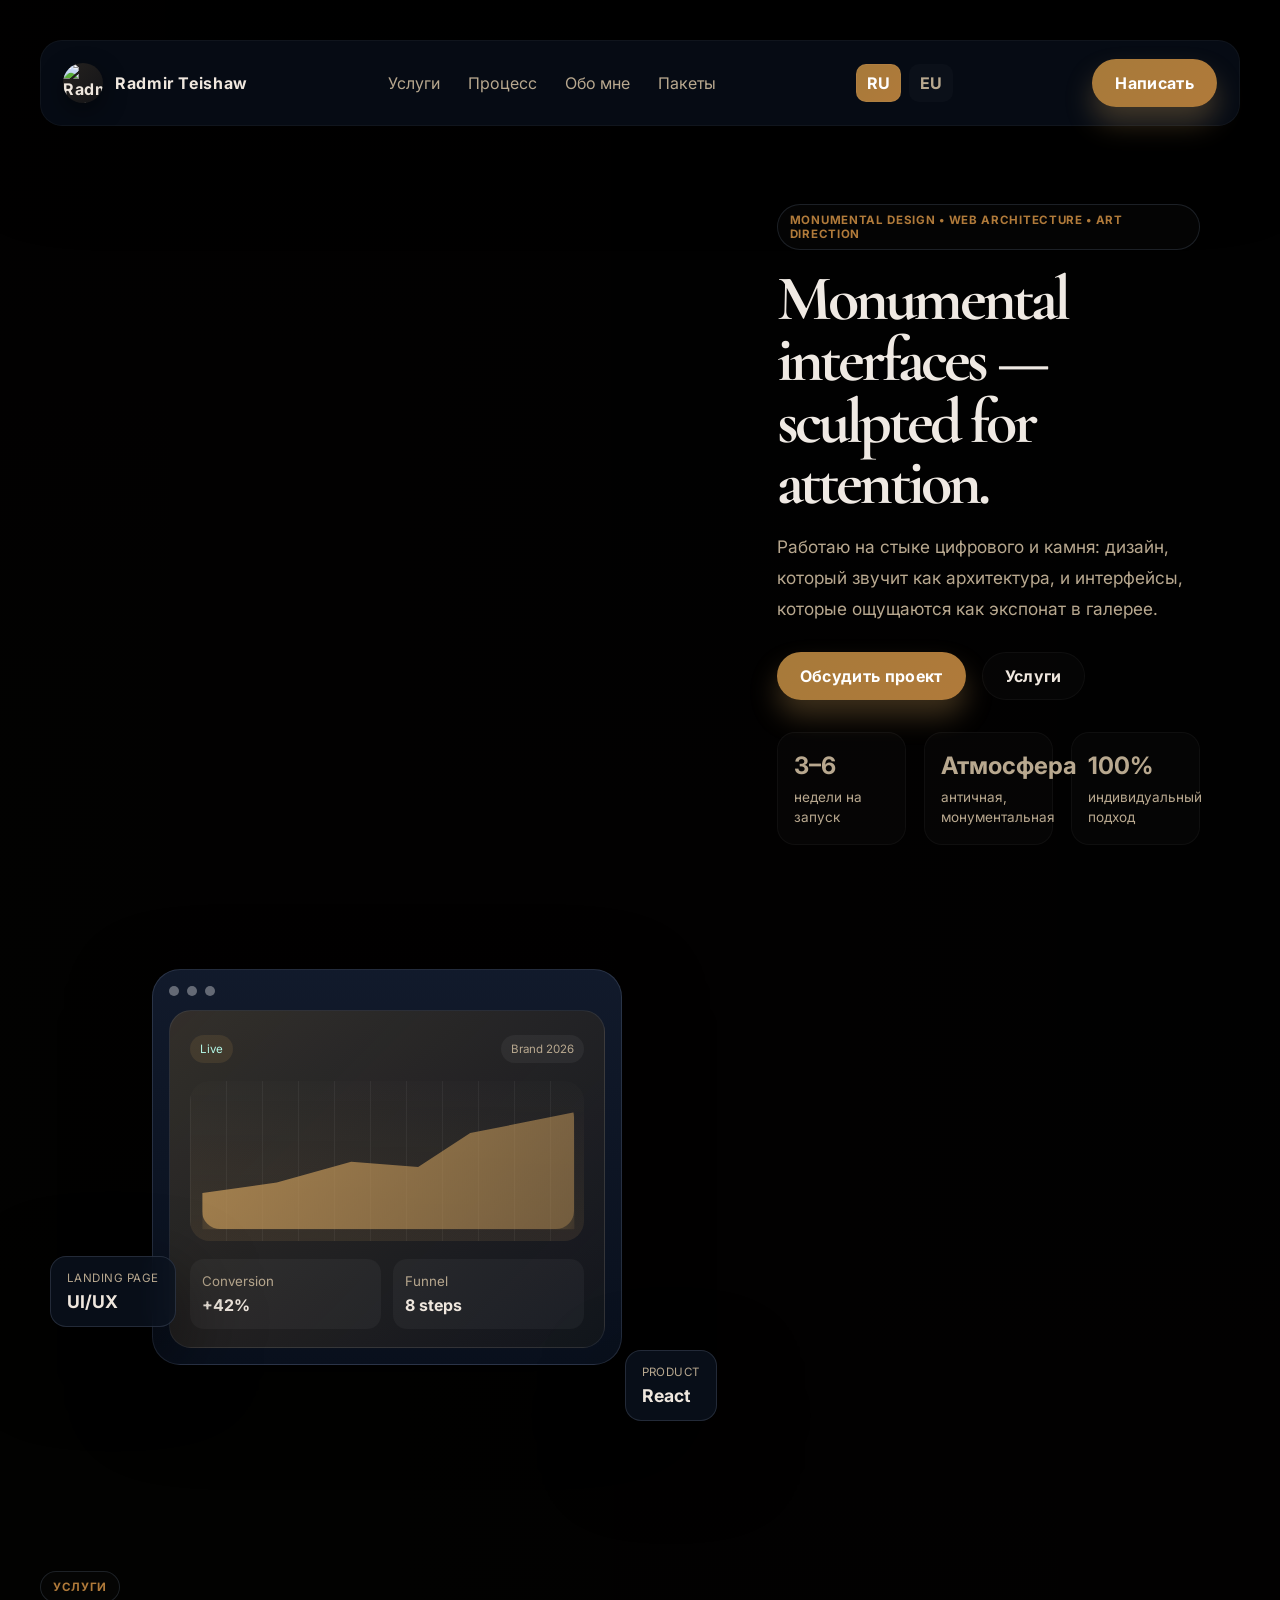
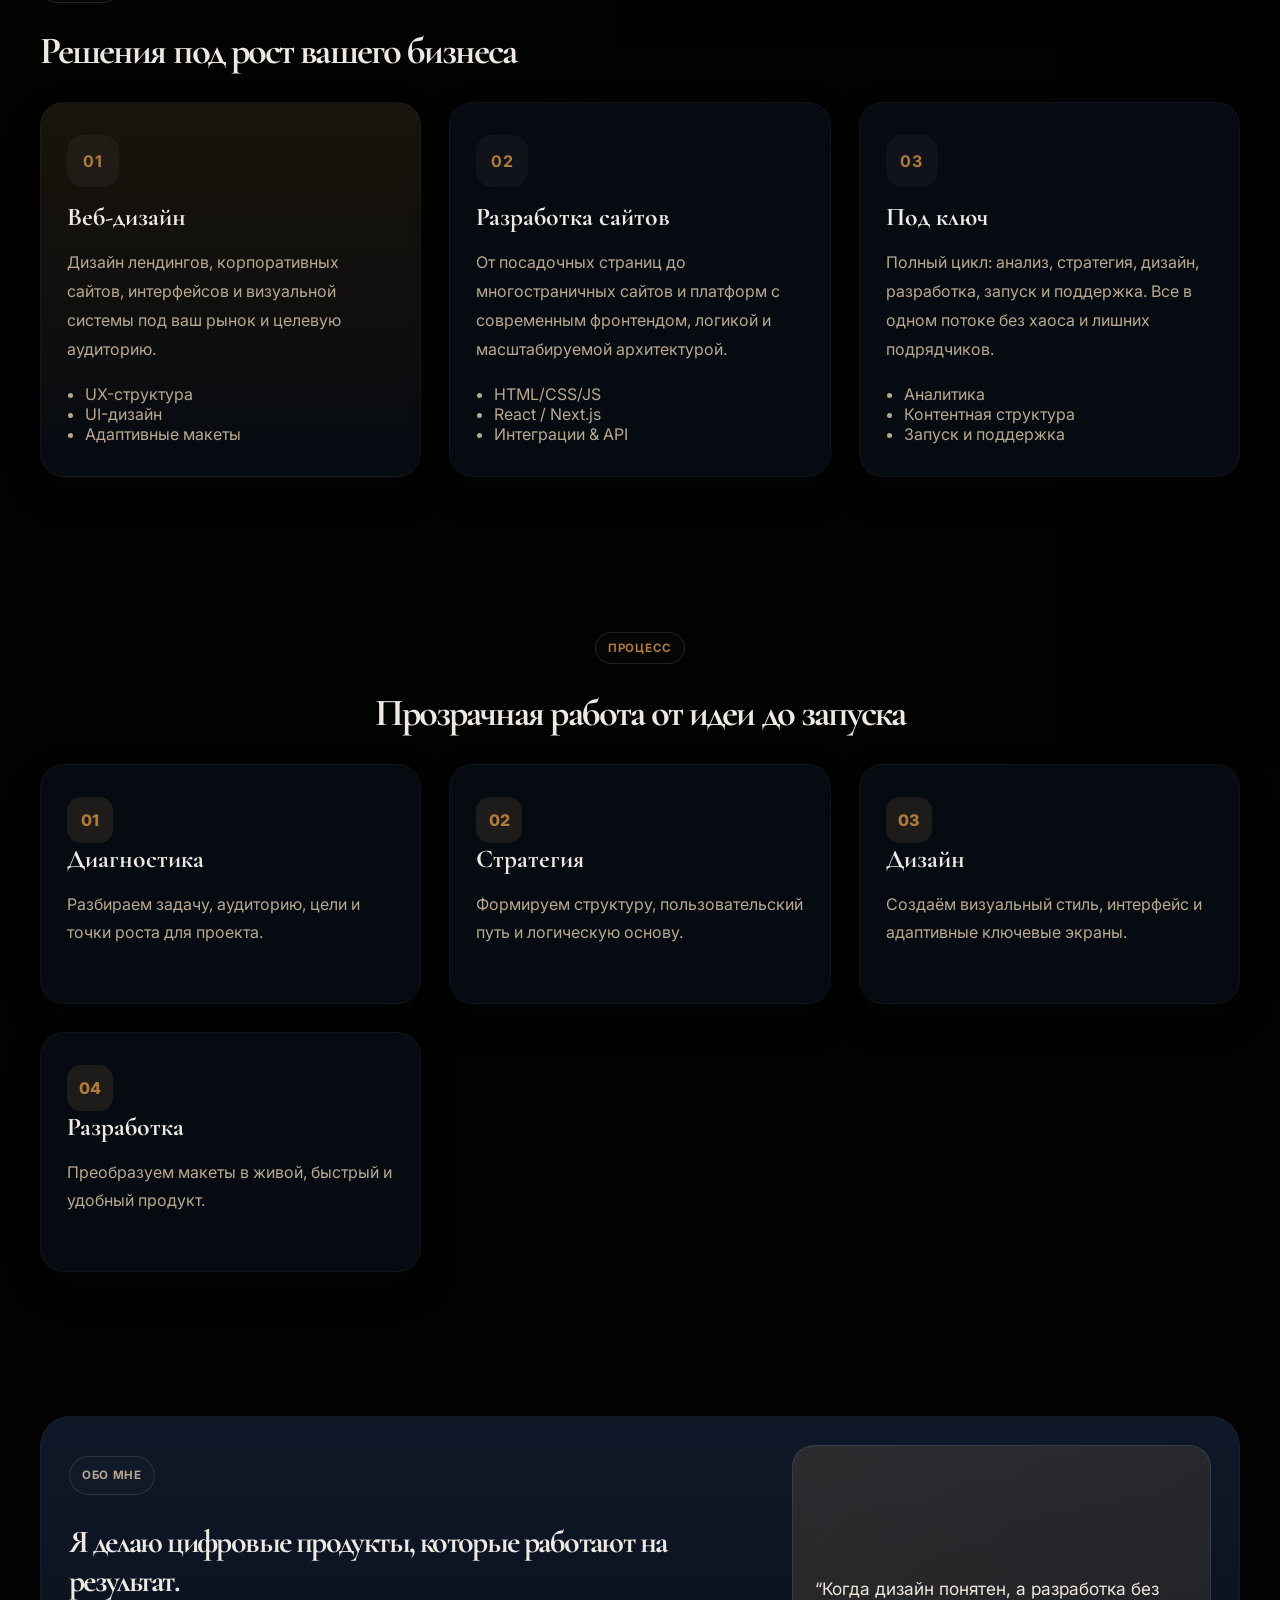
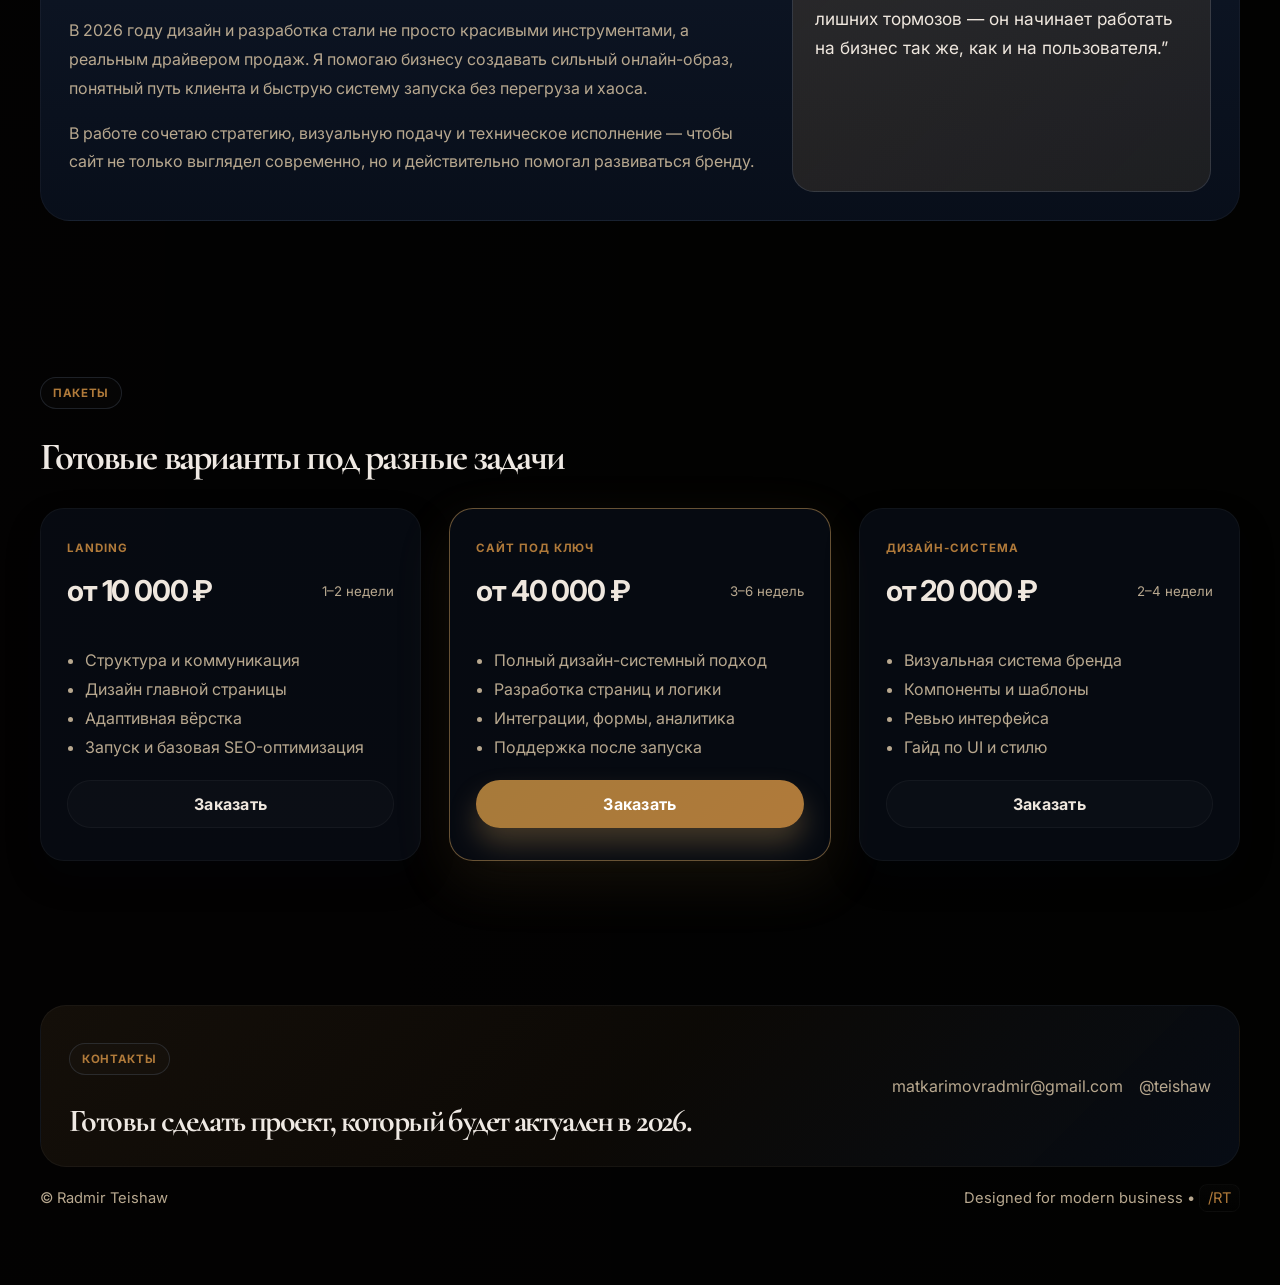
==== commit c7589b98: "Add files via upload" ====
--- a/index.html
+++ b/index.html
@@ -1,376 +1,473 @@
 <!DOCTYPE html>
-<html lang="en">
-<head>
-  <meta charset="UTF-8" />
-  <meta name="viewport" content="width=device-width, initial-scale=1.0" />
-  <meta name="description" content="Portfolio of Govna — entry-level web developer and freelancer." />
-  <meta name="theme-color" content="#07070d" />
-  <title>anhedoninn — Web Developer</title>
-
-  <link rel="preconnect" href="https://fonts.googleapis.com" />
-  <link rel="preconnect" href="https://fonts.gstatic.com" crossorigin />
-  <link href="https://fonts.googleapis.com/css2?family=Outfit:wght@400;500;600;700;800&display=swap" rel="stylesheet" />
-  <link rel="stylesheet" href="styles.css" />
-</head>
-<body>
-
-  <div class="bg-mesh" aria-hidden="true"></div>
-  <div class="bg-grid" aria-hidden="true"></div>
-
-  <!-- Header -->
-  <header id="header" class="header">
-    <div class="container" style="height: 100%;">
-      <nav style="display: flex; align-items: center; justify-content: space-between; height: 100%;">
-        <a href="#hero" style="font-size: 1.25rem; font-weight: 700; letter-spacing: -0.02em; text-decoration: none; color: inherit;">
-          <span class="gradient-text">a</span>hedoninn
-        </a>
-
-        <ul class="desktop-nav" style="align-items: center; gap: 2rem; list-style: none; margin: 0; padding: 0;">
-          <li><a href="#about" class="nav-link">About</a></li>
-          <li><a href="#skills" class="nav-link">Skills</a></li>
-          <li><a href="#projects" class="nav-link">Projects</a></li>
-          <li><a href="#contact" class="nav-link">Contact</a></li>
-        </ul>
-
-        <div class="menu-btn-wrap">
-          <button id="menu-btn" class="menu-btn" aria-label="Toggle menu" aria-expanded="false">
-            <svg id="icon-open" width="20" height="20" fill="none" stroke="currentColor" viewBox="0 0 24 24">
-              <path stroke-linecap="round" stroke-linejoin="round" stroke-width="2" d="M4 6h16M4 12h16M4 18h16"/>
-            </svg>
-            <svg id="icon-close" width="20" height="20" fill="none" stroke="currentColor" viewBox="0 0 24 24" style="display: none;">
-              <path stroke-linecap="round" stroke-linejoin="round" stroke-width="2" d="M6 18L18 6M6 6l12 12"/>
-            </svg>
-          </button>
+<html lang="ru">
+  <head>
+    <meta charset="UTF-8" />
+    <meta name="viewport" content="width=device-width, initial-scale=1.0" />
+    <meta
+      name="description"
+      content="Портфолио. Dark-antique aesthetic: marble, monumental classicism, deconstructed bust art direction."
+    />
+
+    <!-- Antique serif for headings + neutral sans for body -->
+    <link href="https://fonts.googleapis.com/css2?family=Cormorant+Garamond:wght@400;600;700;900&family=Inter:wght@300;400;600&display=swap" rel="stylesheet">
+
+    <title>Radmir Teishaw — веб-дизайн и разработка</title>
+    <link rel="stylesheet" href="style.css" />
+    <link rel="stylesheet" href="style-hover.css" />
+
+    <!-- model-viewer removed — site reverted to non-3D state -->
+  </head>
+  <body>
+    <div class="page-shell">
+      <header class="topbar">
+        <div class="logo-wrap">
+          <div class="logo-mark">
+            <img src="assets/images/avatar.jpg" alt="Radmir Teishaw" class="logo-img" />
+          </div>
+          <span>Radmir Teishaw</span>
         </div>
-      </nav>
-
-      <div id="mobile-menu" class="mobile-menu">
-        <ul style="list-style: none; margin: 0; padding: 0 0 1rem;">
-          <li><a href="#about" class="mobile-link">About</a></li>
-          <li><a href="#skills" class="mobile-link">Skills</a></li>
-          <li><a href="#projects" class="mobile-link">Projects</a></li>
-          <li><a href="#contact" class="mobile-link">Contact</a></li>
-        </ul>
+
+        <nav class="main-nav" aria-label="Главная навигация">
+          <a href="#services" data-i18n="nav_services">Услуги</a>
+          <a href="#process" data-i18n="nav_process">Процесс</a>
+          <a href="#about" data-i18n="nav_about">Обо мне</a>
+          <a href="#pricing" data-i18n="nav_pricing">Пакеты</a>
+        </nav>
+
+        <button class="nav-toggle" aria-label="Открыть меню">
+          <span></span>
+          <span></span>
+          <span></span>
+        </button>
+
+        <div class="lang-select" role="tablist" aria-label="Language selector">
+          <button class="lang-btn active" data-lang="ru">RU</button>
+          <button class="lang-btn" data-lang="en">EU</button>
+        </div>
+
+        <a class="button button-primary desktop-cta" href="https://t.me/teishaw" target="_blank" rel="noreferrer" data-i18n="cta_write">Написать</a>
+      </header>
+
+      <main>
+
+        <section class="hero antique-hero">
+          <div class="hero-copy">
+            <div class="eyebrow" data-i18n="eyebrow">Monumental Design • Web Architecture • Art Direction</div>
+            <h1 class="antique" data-i18n="hero_h1">Monumental interfaces — sculpted for attention.</h1>
+            <p data-i18n="hero_p">
+              Работаю на стыке цифрового и камня: дизайн, который звучит как
+              архитектура, и интерфейсы, которые ощущаются как экспонат в галерее.
+            </p>
+
+            <div class="hero-actions">
+              <a class="button button-primary" href="https://t.me/teishaw" target="_blank" rel="noreferrer" data-i18n="btn_discuss">Обсудить проект</a>
+              <a class="button button-secondary" href="#services" data-i18n="btn_services">Услуги</a>
+            </div>
+
+            <ul class="hero-metrics" aria-label="Показатели">
+              <li>
+                <strong data-i18n="metric1_strong">3–6</strong>
+                <span data-i18n="metric1_span">недели на запуск</span>
+              </li>
+              <li>
+                <strong data-i18n="metric2_strong">Атмосфера</strong>
+                <span data-i18n="metric2_span">античная, монументальная</span>
+              </li>
+              <li>
+                <strong data-i18n="metric3_strong">100%</strong>
+                <span data-i18n="metric3_span">индивидуальный подход</span>
+              </li>
+            </ul>
+          </div>
+
+          <div class="hero-visual antique-visual" aria-label="Пример сайта">
+            <div class="device-card main-card">
+              <div class="card-topbar">
+                <span></span>
+                <span></span>
+                <span></span>
+              </div>
+
+              <div class="dashboard-preview">
+                <div class="preview-header">
+                  <span class="tag tag-live">Live</span>
+                  <span class="tag tag-dark">Brand 2026</span>
+                </div>
+
+                <div class="chart"></div>
+                <div class="stats-row">
+                  <div>
+                    <small>Conversion</small>
+                    <strong>+42%</strong>
+                  </div>
+                  <div>
+                    <small>Funnel</small>
+                    <strong>8 steps</strong>
+                  </div>
+                </div>
+              </div>
+            </div>
+
+            <div class="floating-card floating-card-one">
+              <span>Landing page</span>
+              <strong>UI/UX</strong>
+            </div>
+
+            <div class="floating-card floating-card-two">
+              <span>Product</span>
+              <strong>React</strong>
+            </div>
+          </div>
+        </section>
+
+        <section class="services section" id="services">
+          <div class="section-heading">
+            <p class="label" data-i18n="services_label">Услуги</p>
+            <h2 data-i18n="services_heading">Решения под рост вашего бизнеса</h2>
+          </div>
+
+          <div class="service-grid">
+            <article class="service-card feature-card accent-card">
+              <div class="icon-wrap">01</div>
+              <h3 data-i18n="service1_title">Веб-дизайн</h3>
+              <p data-i18n="service1_p">Дизайн лендингов, корпоративных сайтов, интерфейсов и визуальной
+                системы под ваш рынок и целевую аудиторию.</p>
+              <ul>
+                <li data-i18n="service1_li1">UX-структура</li>
+                <li data-i18n="service1_li2">UI-дизайн</li>
+                <li data-i18n="service1_li3">Адаптивные макеты</li>
+              </ul>
+            </article>
+
+            <article class="service-card feature-card">
+              <div class="icon-wrap">02</div>
+              <h3 data-i18n="service2_title">Разработка сайтов</h3>
+              <p data-i18n="service2_p">От посадочных страниц до многостраничных сайтов и платформ с
+                современным фронтендом, логикой и масштабируемой архитектурой.</p>
+              <ul>
+                <li data-i18n="service2_li1">HTML/CSS/JS</li>
+                <li data-i18n="service2_li2">React / Next.js</li>
+                <li data-i18n="service2_li3">Интеграции &amp; API</li>
+              </ul>
+            </article>
+
+            <article class="service-card feature-card">
+              <div class="icon-wrap">03</div>
+              <h3 data-i18n="service3_title">Под ключ</h3>
+              <p data-i18n="service3_p">Полный цикл: анализ, стратегия, дизайн, разработка, запуск и
+                поддержка. Все в одном потоке без хаоса и лишних подрядчиков.</p>
+              <ul>
+                <li data-i18n="service3_li1">Аналитика</li>
+                <li data-i18n="service3_li2">Контентная структура</li>
+                <li data-i18n="service3_li3">Запуск и поддержка</li>
+              </ul>
+            </article>
+          </div>
+        </section>
+
+        <section class="process section" id="process">
+          <div class="section-heading center">
+            <p class="label" data-i18n="process_label">Процесс</p>
+            <h2 data-i18n="process_heading">Прозрачная работа от идеи до запуска</h2>
+          </div>
+
+          <div class="process-grid">
+            <div class="process-step">
+              <span>01</span>
+              <h3 data-i18n="process_step1_h">Диагностика</h3>
+              <p data-i18n="process_step1_p">Разбираем задачу, аудиторию, цели и точки роста для проекта.</p>
+            </div>
+            <div class="process-step">
+              <span>02</span>
+              <h3 data-i18n="process_step2_h">Стратегия</h3>
+              <p data-i18n="process_step2_p">Формируем структуру, пользовательский путь и логическую основу.</p>
+            </div>
+            <div class="process-step">
+              <span>03</span>
+              <h3 data-i18n="process_step3_h">Дизайн</h3>
+              <p data-i18n="process_step3_p">Создаём визуальный стиль, интерфейс и адаптивные ключевые экраны.</p>
+            </div>
+            <div class="process-step">
+              <span>04</span>
+              <h3 data-i18n="process_step4_h">Разработка</h3>
+              <p data-i18n="process_step4_p">Преобразуем макеты в живой, быстрый и удобный продукт.</p>
+            </div>
+          </div>
+        </section>
+
+        <section class="about section" id="about">
+          <div class="about-card">
+            <div class="about-content">
+              <p class="label" data-i18n="about_label">Обо мне</p>
+              <h2 data-i18n="about_h">Я делаю цифровые продукты, которые работают на результат.</h2>
+              <p data-i18n="about_p1">
+                В 2026 году дизайн и разработка стали не просто красивыми
+                инструментами, а реальным драйвером продаж. Я помогаю бизнесу
+                создавать сильный онлайн-образ, понятный путь клиента и быструю
+                систему запуска без перегруза и хаоса.
+              </p>
+              <p data-i18n="about_p2">
+                В работе сочетаю стратегию, визуальную подачу и техническое
+                исполнение — чтобы сайт не только выглядел современно, но и
+                действительно помогал развиваться бренду.
+              </p>
+            </div>
+            <div class="about-quote">
+              <p data-i18n="about_quote">
+                “Когда дизайн понятен, а разработка без лишних тормозов — он
+                начинает работать на бизнес так же, как и на пользователя.”
+              </p>
+            </div>
+          </div>
+        </section>
+
+        <section class="pricing section" id="pricing">
+          <div class="section-heading">
+            <p class="label" data-i18n="pricing_label">Пакеты</p>
+            <h2 data-i18n="pricing_heading">Готовые варианты под разные задачи</h2>
+          </div>
+
+          <div class="pricing-grid">
+            <article class="price-card">
+              <p class="plan-name" data-i18n="plan1_name">Landing</p>
+              <div class="price-row">
+                <strong data-i18n="plan1_price">от 10 000 ₽</strong>
+                <span data-i18n="plan1_time">1–2 недели</span>
+              </div>
+              <ul>
+                <li data-i18n="plan1_li1">Структура и коммуникация</li>
+                <li data-i18n="plan1_li2">Дизайн главной страницы</li>
+                <li data-i18n="plan1_li3">Адаптивная вёрстка</li>
+                <li data-i18n="plan1_li4">Запуск и базовая SEO-оптимизация</li>
+              </ul>
+              <a class="button button-secondary" href="https://t.me/teishaw" target="_blank" rel="noreferrer" data-i18n="plan1_btn">Заказать</a>
+            </article>
+
+            <article class="price-card featured-plan">
+              <p class="plan-name" data-i18n="plan2_name">Сайт под ключ</p>
+              <div class="price-row">
+                <strong data-i18n="plan2_price">от 40 000 ₽</strong>
+                <span data-i18n="plan2_time">3–6 недель</span>
+              </div>
+              <ul>
+                <li data-i18n="plan2_li1">Полный дизайн-системный подход</li>
+                <li data-i18n="plan2_li2">Разработка страниц и логики</li>
+                <li data-i18n="plan2_li3">Интеграции, формы, аналитика</li>
+                <li data-i18n="plan2_li4">Поддержка после запуска</li>
+              </ul>
+              <a class="button button-primary" href="https://t.me/teishaw" target="_blank" rel="noreferrer" data-i18n="plan2_btn">Заказать</a>
+            </article>
+
+            <article class="price-card">
+              <p class="plan-name" data-i18n="plan3_name">Дизайн-система</p>
+              <div class="price-row">
+                <strong data-i18n="plan3_price">от 20 000 ₽</strong>
+                <span data-i18n="plan3_time">2–4 недели</span>
+              </div>
+              <ul>
+                <li data-i18n="plan3_li1">Визуальная система бренда</li>
+                <li data-i18n="plan3_li2">Компоненты и шаблоны</li>
+                <li data-i18n="plan3_li3">Ревью интерфейса</li>
+                <li data-i18n="plan3_li4">Гайд по UI и стилю</li>
+              </ul>
+              <a class="button button-secondary" href="https://t.me/teishaw" target="_blank" rel="noreferrer" data-i18n="plan3_btn">Заказать</a>
+            </article>
+          </div>
+        </section>
+      </main>
+
+      <footer class="footer section" id="contact">
+        <div class="footer-card">
+          <div>
+            <p class="label" data-i18n="contact_label">Контакты</p>
+            <h2 data-i18n="contact_h">Готовы сделать проект, который будет актуален в 2026.</h2>
+          </div>
+
+          <div class="contact-links">
+            <a href="mailto:matkarimovradmir@gmail.com" data-i18n="contact_email">matkarimovradmir@gmail.com</a>
+            <a href="https://t.me/teishaw" target="_blank" rel="noreferrer" data-i18n="contact_telegram">@teishaw</a>
+          </div>
+        </div>
+
+        <div class="footer-bottom">
+          <span data-i18n="footer_copy">© <span id="year"></span> Radmir Teishaw</span>
+          <span data-i18n="footer_tag">Designed for modern business • <a href="/r-rt.html" class="ref-link">/RT</a></span>
+        </div>
+      </footer>
+    </div>
+
+    <!-- Confirmation modal (inserted) -->
+    <div id="confirmModal" class="confirm-modal" aria-hidden="true" role="dialog" aria-modal="true">
+      <div class="confirm-backdrop" data-role="backdrop"></div>
+      <div class="confirm-card" role="document">
+        <h3 data-i18n="modal_title">Вы будете перенаправлены в Telegram</h3>
+        <p data-i18n="modal_text">Продолжить и открыть чат с @teishaw?</p>
+        <div class="confirm-actions">
+          <button class="button button-secondary" id="confirmCancel" data-i18n="modal_cancel">Отмена</button>
+          <button class="button button-primary" id="confirmProceed" data-i18n="modal_proceed">Перейти</button>
+        </div>
       </div>
     </div>
-  </header>
-
-  <main>
-
-    <!-- Hero -->
-    <section id="hero" class="section" style="min-height: 100vh; display: flex; align-items: center; padding-top: 5rem; position: relative;">
-      <div class="hero-orb hero-orb-1" aria-hidden="true"></div>
-      <div class="hero-orb hero-orb-2" aria-hidden="true"></div>
-
-      <div class="container">
-        <div style="max-width: 42rem;">
-          <div class="hero-badge hero-animate" style="margin-bottom: 1.5rem;">
-            <span class="dot"></span>
-            Available for freelance work
-          </div>
-
-          <h1 class="hero-title hero-animate hero-animate-delay-1" style="margin-bottom: 1.25rem;">
-            Hi, I'm <span class="gradient-text">anhedoninn</span>
-          
-
-          <p class="hero-subtitle hero-animate hero-animate-delay-2" style="margin-bottom: 2.5rem;">
-            Entry-level web developer &amp; freelancer. I craft clean, responsive websites
-            and turn ideas into polished digital experiences.
-          </p>
-
-          <div class="hero-buttons hero-animate hero-animate-delay-3" style="display: flex; flex-wrap: wrap; gap: 1rem;">
-            <a href="#contact" class="btn-primary">
-              Get in Touch
-              <svg width="16" height="16" fill="none" stroke="currentColor" viewBox="0 0 24 24">
-                <path stroke-linecap="round" stroke-linejoin="round" stroke-width="2" d="M17 8l4 4m0 0l-4 4m4-4H3"/>
-              </svg>
-            </a>
-            <a href="#projects" class="btn-ghost">
-              View Projects
-            </a>
-          </div>
-        </div>
-      </div>
-    </section>
-
-    <!-- About -->
-    <section id="about" class="section" style="background: rgba(15, 15, 24, 0.5);">
-      <div class="container">
-        <div class="reveal" style="margin-bottom: 3rem;">
-          <span class="section-label">About Me</span>
-          <h2 class="section-title">Who I Am</h2>
-      </div>
-    </div>
-      </div>
-        <div> 
-          <div class="reveal" style="color: var(--text-muted); line-height: 1.75;">
-            <p style="margin-bottom: 1rem;">
-              I'm a passionate web developer focused on building accessible, user-friendly
-              websites. I enjoy turning complex problems into simple, beautiful solutions.
-            </p>
-            <p style="margin-bottom: 1rem;">
-              My workflow centers on modern front-end technologies — semantic HTML,
-              styling with CSS, and adding interactivity with JavaScript. I also use
-              Git for version control and Figma for design collaboration.
-            </p>
-            <p style="margin-bottom: 1.5rem;">
-              Currently open to freelance projects and junior developer opportunities.
-              I'm always learning and excited to take on new challenges.
-            </p>
-            <div style="display: flex; flex-wrap: wrap; gap: 0.625rem;">
-              <span class="tag">Frontend</span>
-              <span class="tag">Responsive Design</span>
-              <span class="tag">Freelance</span>
-            </div>
-          </div>
-        </div>
-      </div>
-    </section>
-
-    <!-- Skills -->
-    <section id="skills" class="section">
-      <div class="container">
-        <div class="reveal" style="text-align: center; margin-bottom: 3.5rem;">
-          
-          <h2 class="section-title" style="margin-bottom: 0.75rem;">Skills</h2>
-          <p style="color: var(--text-muted); max-width: 28rem; margin-inline: auto;">
-            Tools and technologies I use to bring projects to life.
-          </p>
-        </div>
-
-        <div class="skills-grid" style="display: grid; gap: 1rem;">
-
-          <div class="reveal glass-card skill-card">
-            <div class="skill-icon" style="background: rgba(249, 115, 22, 0.12);">
-              <svg width="28" height="28" viewBox="0 0 24 24" fill="#f97316"><path d="M1.5 0h21l-1.91 21.563L11.977 24l-8.564-2.438L1.5 0zm7.031 9.675l-.232-2.718 10.059.003.23-2.622L5.412 4.41l.698 8.01h9.126l-.326 3.426-2.91.804-2.955-.81-.188-2.11H6.248l.33 4.171L12 19.351l5.379-1.443.744-8.157H8.531z"/></svg>
-            </div>
-            <h3 style="font-weight: 600; margin-bottom: 0.25rem;">HTML5</h3>
-            <p style="font-size: 0.75rem; color: var(--text-muted);">Semantic markup</p>
-          </div>
-
-          <div class="reveal glass-card skill-card">
-            <div class="skill-icon" style="background: rgba(59, 130, 246, 0.12);">
-              <svg width="28" height="28" viewBox="0 0 24 24" fill="#3b82f6"><path d="M1.5 0h21l-1.91 21.563L11.977 24l-8.565-2.438L1.5 0zm17.09 4.413L5.412 4.41l.213 2.622 10.125.002-.255 2.716h-6.64l.24 2.573h6.182l-.366 3.523-2.91.804-2.956-.81-.188-2.11h-2.64l.365 4.391 5.379 1.443 5.379-1.443.682-7.823H8.531l-.033-1.172h9.265l.038-.408z"/></svg>
-            </div>
-            <h3 style="font-weight: 600; margin-bottom: 0.25rem;">CSS3</h3>
-            <p style="font-size: 0.75rem; color: var(--text-muted);">Layouts &amp; animations</p>
-          </div>
-
-          <div class="reveal glass-card skill-card">
-            <div class="skill-icon" style="background: rgba(234, 179, 8, 0.12);">
-              <svg width="28" height="28" viewBox="0 0 24 24" fill="#eab308"><path d="M0 0h24v24H0V0zm22.034 18.276c-.175-1.095-.888-2.015-3.034-2.877-.782-.375-1.312-.625-1.524-1.025-.104-.225-.12-.435-.008-.605.104-.17.312-.26.595-.26.208 0 .434.034.678.104.595.182 1.228.416 1.678.625.45.208.888.312 1.312.312.52 0 .928-.156 1.224-.468.312-.312.468-.728.468-1.248 0-.676-.234-1.248-.702-1.716-.468-.468-1.144-.884-2.028-1.248-.884-.364-1.56-.754-2.028-1.17-.468-.416-.702-.936-.702-1.56 0-.494.156-.936.468-1.326.312-.39.754-.702 1.326-.936.572-.234 1.248-.35 2.028-.35.676 0 1.326.104 1.95.312.624.208 1.17.494 1.638.884l-1.092 1.404c-.676-.494-1.378-.754-2.106-.754-.364 0-.65.078-.858.234-.208.156-.312.364-.312.624 0 .286.104.52.312.702.208.182.572.39 1.092.624.78.338 1.378.676 1.794 1.014.416.338.702.702.858 1.092.156.39.234.806.234 1.248 0 .988-.364 1.768-1.092 2.34-.728.572-1.768.858-3.12.858-.78 0-1.534-.13-2.262-.39-.728-.26-1.326-.624-1.794-1.092zM8.016 18.276c-.175-1.095-.888-2.015-3.034-2.877-.782-.375-1.312-.625-1.524-1.025-.104-.225-.12-.435-.008-.605.104-.17.312-.26.595-.26.208 0 .434.034.678.104.595.182 1.228.416 1.678.625.45.208.888.312 1.312.312.52 0 .928-.156 1.224-.468.312-.312.468-.728.468-1.248 0-.676-.234-1.248-.702-1.716-.468-.468-1.144-.884-2.028-1.248-.884-.364-1.56-.754-2.028-1.17-.468-.416-.702-.936-.702-1.56 0-.494.156-.936.468-1.326.312-.39.754-.702 1.326-.936.572-.234 1.248-.35 2.028-.35.676 0 1.326.104 1.95.312.624.208 1.17.494 1.638.884l-1.092 1.404c-.676-.494-1.378-.754-2.106-.754-.364 0-.65.078-.858.234-.208.156-.312.364-.312.624 0 .286.104.52.312.702.208.182.572.39 1.092.624.78.338 1.378.676 1.794 1.014.416.338.702.702.858 1.092.156.39.234.806.234 1.248 0 .988-.364 1.768-1.092 2.34-.728.572-1.768.858-3.12.858-.78 0-1.534-.13-2.262-.39-.728-.26-1.326-.624-1.794-1.092z"/></svg>
-            </div>
-            <h3 style="font-weight: 600; margin-bottom: 0.25rem;">JavaScript</h3>
-            <p style="font-size: 0.75rem; color: var(--text-muted);">Interactivity &amp; logic</p>
-          </div>
-
-          <div class="reveal glass-card skill-card">
-            <div class="skill-icon" style="background: rgba(239, 68, 68, 0.12);">
-              <svg width="28" height="28" viewBox="0 0 24 24" fill="#ef4444"><path d="M23.546 10.93L13.067.452a1.55 1.55 0 0 0-2.188 0L8.708 2.627l2.76 2.76a1.838 1.838 0 0 1 2.327 2.34l2.658 2.66a1.838 1.838 0 0 1 1.9 3.037 1.837 1.837 0 0 1-2.6 0 1.846 1.846 0 0 1-.038-2.6l-2.482-2.482V15.7a1.848 1.848 0 0 1-1.008 1.647 1.846 1.846 0 0 1-2.34-.039 1.846 1.846 0 0 1-.039-2.6 1.848 1.848 0 0 1 1.008-1.647V8.989a1.848 1.848 0 0 1-1.1-2.6 1.846 1.846 0 0 1 2.6-.039l2.482 2.481 4.132-4.132a1.55 1.55 0 0 0 0-2.188z"/></svg>
-            </div>
-            <h3 style="font-weight: 600; margin-bottom: 0.25rem;">Git</h3>
-            <p style="font-size: 0.75rem; color: var(--text-muted);">Version control</p>
-          </div>
-
-          <div class="reveal glass-card skill-card">
-            <div class="skill-icon" style="background: rgba(168, 85, 247, 0.12);">
-              <svg width="28" height="28" viewBox="0 0 24 24" fill="#a855f7"><path d="M8 24c2.208 0 4-1.792 4-4v-4H8c-2.208 0-4 1.792-4 4s1.792 4 4 4zm0-12h4V8c0-2.208-1.792-4-4-4S4 5.792 4 8s1.792 4 4 4zm8-4c0 2.208 1.792 4 4 4s4-1.792 4-4-1.792-4-4-4-4 1.792-4 4zm-4 4c0-2.208-1.792-4-4-4S8 9.792 8 12s1.792 4 4 4h4v4c0 2.208 1.792 4 4 4s4-1.792 4-4-1.792-4-4-4h-4v-4z"/></svg>
-            </div>
-            <h3 style="font-weight: 600; margin-bottom: 0.25rem;">Figma</h3>
-            <p style="font-size: 0.75rem; color: var(--text-muted);">UI/UX design</p>
-          </div>
-
-          <div class="reveal glass-card skill-card">
-            <div class="skill-icon" style="background: rgba(0, 245, 212, 0.12);">
-              <svg width="28" height="28" viewBox="0 0 24 24" fill="#00f5d4"><path d="M12.001 4.8c-3.2 0-5.2 1.6-6 4.8 1.2-1.6 2.6-2.2 4.2-1.8.913.228 1.565 1.087 2.288 1.9C13.666 10.6 15.36 12 18.001 12c3.2 0 5.2-1.6 6-4.8-1.2 1.6-2.6 2.2-4.2 1.8-.913-.228-1.565-1.087-2.288-1.9-.657-.875-1.35-1.687-2.799-1.687-3.2 0-5.2 1.6-6 4.8 1.2-1.6 2.6-2.2 4.2-1.8.913.228 1.565 1.087 2.288 1.9.657.875 1.35 1.687 2.799 1.687zM6.001 12c-3.2 0-5.2 1.6-6 4.8 1.2-1.6 2.6-2.2 4.2-1.8.913.228 1.565 1.087 2.288 1.9.657.875 1.35 1.687 2.799 1.687 3.2 0 5.2-1.6 6-4.8-1.2 1.6-2.6 2.2-4.2 1.8-.913-.228-1.565-1.087-2.288-1.9C7.666 13.6 5.972 12 3.331 12z"/></svg>
-            </div>
-            <h3 style="font-weight: 600; margin-bottom: 0.25rem;">Tailwind CSS</h3>
-            <p style="font-size: 0.75rem; color: var(--text-muted);">Utility-first CSS</p>
-          </div>
-
-          <div class="reveal glass-card skill-card">
-            <div class="skill-icon" style="background: rgba(99, 102, 241, 0.12);">
-              <svg width="28" height="28" fill="none" stroke="#6366f1" viewBox="0 0 24 24">
-                <path stroke-linecap="round" stroke-linejoin="round" stroke-width="2" d="M12 18h.01M8 21h8a2 2 0 002-2V5a2 2 0 00-2-2H8a2 2 0 00-2 2v14a2 2 0 002 2z"/>
-              </svg>
-            </div>
-            <h3 style="font-weight: 600; margin-bottom: 0.25rem;">Responsive</h3>
-            <p style="font-size: 0.75rem; color: var(--text-muted);">Mobile-first design</p>
-          </div>
-
-          <div class="reveal glass-card skill-card">
-            <div class="skill-icon" style="background: rgba(14, 165, 233, 0.12);">
-              <svg width="28" height="28" viewBox="0 0 24 24" fill="#0ea5e9"><path d="M23.15 2.587L18.21.21a1.494 1.494 0 0 0-1.705.29l-9.46 8.86 2.974 2.974 7.365-7.365 2.124 2.124-7.365 7.365L15.3 17.7l7.365-7.365 2.124 2.124-7.365 7.365 1.414 1.414 8.86-9.46a1.494 1.494 0 0 0-.29-1.705l-3.94-3.406zM.811 13.115l2.974 2.974L15.3 17.7l-2.974-2.974L.811 13.115z"/></svg>
-            </div>
-            <h3 style="font-weight: 600; margin-bottom: 0.25rem;">VS Code</h3>
-            <p style="font-size: 0.75rem; color: var(--text-muted);">Development</p>
-          </div>
-
-        </div>
-      </div>
-    </section>
-
-    <!-- Projects -->
-    <section id="projects" class="section" style="background: rgba(15, 15, 24, 0.5);">
-      <div class="container">
-        <div class="reveal" style="text-align: center; margin-bottom: 3.5rem;">
-          <span class="section-label">Projects</span>
-          <h2 class="section-title" style="margin-bottom: 0.75rem;">Featured Work</h2>
-          <p style="color: var(--text-muted); max-width: 28rem; margin-inline: auto;">
-            A selection of projects — more coming soon.
-          </p>
-        </div>
-
-        <div class="projects-grid" style="display: grid; gap: 1.5rem;">
-
-          <article class="reveal glass-card project-card" style="overflow: hidden; padding: 0;">
-            <div class="project-image">
-              <div class="placeholder" style="background: linear-gradient(135deg, rgba(0,245,212,0.15), rgba(124,58,237,0.15)); display: flex; align-items: center; justify-content: center;">
-                <svg width="64" height="64" fill="none" stroke="rgba(148,163,184,0.4)" viewBox="0 0 24 24">
-                  <path stroke-linecap="round" stroke-linejoin="round" stroke-width="1.5" d="M4 16l4.586-4.586a2 2 0 012.828 0L16 16m-2-2l1.586-1.586a2 2 0 012.828 0L20 14m-6-6h.01M6 20h12a2 2 0 002-2V6a2 2 0 00-2-2H6a2 2 0 00-2 2v12a2 2 0 002 2z"/>
-                </svg>
-              </div>
-              <div class="project-overlay"></div>
-              <span style="position: absolute; top: 0.75rem; right: 0.75rem; padding: 0.25rem 0.625rem; font-size: 0.6875rem; font-weight: 600; border-radius: 9999px; background: rgba(0,245,212,0.15); color: var(--accent); border: 1px solid rgba(0,245,212,0.25);">Coming Soon</span>
-            </div>
-            <div style="padding: 1.5rem;">
-              <h3 style="font-size: 1.125rem; font-weight: 700; margin-bottom: 0.5rem;">Project One</h3>
-              <p style="font-size: 0.875rem; color: var(--text-muted); line-height: 1.6; margin-bottom: 1rem;">
-                A responsive landing page built with HTML, CSS, and vanilla JavaScript. Placeholder for your first project.
-              </p>
-              <div style="display: flex; gap: 1rem;">
-                <a href="#" class="project-link">
-                  <svg width="16" height="16" fill="currentColor" viewBox="0 0 24 24"><path d="M12 0C5.374 0 0 5.373 0 12c0 5.302 3.438 9.8 8.207 11.387.599.111.793-.261.793-.577v-2.234c-3.338.726-4.033-1.416-4.033-1.416-.546-1.387-1.333-1.756-1.333-1.756-1.089-.745.083-.729.083-.729 1.205.084 1.839 1.237 1.839 1.237 1.07 1.834 2.807 1.304 3.492.997.107-.775.418-1.305.762-1.604-2.665-.305-5.467-1.334-5.467-5.931 0-1.311.469-2.381 1.236-3.221-.124-.303-.535-1.524.117-3.176 0 0 1.008-.322 3.301 1.23A11.509 11.509 0 0112 5.803c1.02.005 2.047.138 3.006.404 2.291-1.552 3.297-1.23 3.297-1.23.653 1.653.242 2.874.118 3.176.77.84 1.235 1.911 1.235 3.221 0 4.609-2.807 5.624-5.479 5.921.43.372.823 1.102.823 2.222v3.293c0 .319.192.694.801.576C20.566 21.797 24 17.3 24 12c0-6.627-5.373-12-12-12z"/></svg>
-                  GitHub
-                </a>
-                <a href="#" class="project-link">
-                  <svg width="16" height="16" fill="none" stroke="currentColor" viewBox="0 0 24 24"><path stroke-linecap="round" stroke-linejoin="round" stroke-width="2" d="M10 6H6a2 2 0 00-2 2v10a2 2 0 002 2h10a2 2 0 002-2v-4M14 4h6m0 0v6m0-6L10 14"/></svg>
-                  Live Demo
-                </a>
-              </div>
-            </div>
-          </article>
-
-          <article class="reveal glass-card project-card" style="overflow: hidden; padding: 0;">
-            <div class="project-image">
-              <div class="placeholder" style="background: linear-gradient(135deg, rgba(124,58,237,0.15), rgba(244,114,182,0.15)); display: flex; align-items: center; justify-content: center;">
-                <svg width="64" height="64" fill="none" stroke="rgba(148,163,184,0.4)" viewBox="0 0 24 24">
-                  <path stroke-linecap="round" stroke-linejoin="round" stroke-width="1.5" d="M4 16l4.586-4.586a2 2 0 012.828 0L16 16m-2-2l1.586-1.586a2 2 0 012.828 0L20 14m-6-6h.01M6 20h12a2 2 0 002-2V6a2 2 0 00-2-2H6a2 2 0 00-2 2v12a2 2 0 002 2z"/>
-                </svg>
-              </div>
-              <div class="project-overlay"></div>
-              <span style="position: absolute; top: 0.75rem; right: 0.75rem; padding: 0.25rem 0.625rem; font-size: 0.6875rem; font-weight: 600; border-radius: 9999px; background: rgba(124,58,237,0.15); color: #a78bfa; border: 1px solid rgba(124,58,237,0.25);">Coming Soon</span>
-            </div>
-            <div style="padding: 1.5rem;">
-              <h3 style="font-size: 1.125rem; font-weight: 700; margin-bottom: 0.5rem;">Project Two</h3>
-              <p style="font-size: 0.875rem; color: var(--text-muted); line-height: 1.6; margin-bottom: 1rem;">
-                An interactive web app with dynamic UI components. Replace this with your own project details.
-              </p>
-              <div style="display: flex; gap: 1rem;">
-                <a href="#" class="project-link">
-                  <svg width="16" height="16" fill="currentColor" viewBox="0 0 24 24"><path d="M12 0C5.374 0 0 5.373 0 12c0 5.302 3.438 9.8 8.207 11.387.599.111.793-.261.793-.577v-2.234c-3.338.726-4.033-1.416-4.033-1.416-.546-1.387-1.333-1.756-1.333-1.756-1.089-.745.083-.729.083-.729 1.205.084 1.839 1.237 1.839 1.237 1.07 1.834 2.807 1.304 3.492.997.107-.775.418-1.305.762-1.604-2.665-.305-5.467-1.334-5.467-5.931 0-1.311.469-2.381 1.236-3.221-.124-.303-.535-1.524.117-3.176 0 0 1.008-.322 3.301 1.23A11.509 11.509 0 0112 5.803c1.02.005 2.047.138 3.006.404 2.291-1.552 3.297-1.23 3.297-1.23.653 1.653.242 2.874.118 3.176.77.84 1.235 1.911 1.235 3.221 0 4.609-2.807 5.624-5.479 5.921.43.372.823 1.102.823 2.222v3.293c0 .319.192.694.801.576C20.566 21.797 24 17.3 24 12c0-6.627-5.373-12-12-12z"/></svg>
-                  GitHub
-                </a>
-                <a href="#" class="project-link">
-                  <svg width="16" height="16" fill="none" stroke="currentColor" viewBox="0 0 24 24"><path stroke-linecap="round" stroke-linejoin="round" stroke-width="2" d="M10 6H6a2 2 0 00-2 2v10a2 2 0 002 2h10a2 2 0 002-2v-4M14 4h6m0 0v6m0-6L10 14"/></svg>
-                  Live Demo
-                </a>
-              </div>
-            </div>
-          </article>
-
-          <article class="reveal glass-card project-card" style="overflow: hidden; padding: 0;">
-            <div class="project-image">
-              <div class="placeholder" style="background: linear-gradient(135deg, rgba(244,114,182,0.15), rgba(249,115,22,0.15)); display: flex; align-items: center; justify-content: center;">
-                <svg width="64" height="64" fill="none" stroke="rgba(148,163,184,0.4)" viewBox="0 0 24 24">
-                  <path stroke-linecap="round" stroke-linejoin="round" stroke-width="1.5" d="M4 16l4.586-4.586a2 2 0 012.828 0L16 16m-2-2l1.586-1.586a2 2 0 012.828 0L20 14m-6-6h.01M6 20h12a2 2 0 002-2V6a2 2 0 00-2-2H6a2 2 0 00-2 2v12a2 2 0 002 2z"/>
-                </svg>
-              </div>
-              <div class="project-overlay"></div>
-              <span style="position: absolute; top: 0.75rem; right: 0.75rem; padding: 0.25rem 0.625rem; font-size: 0.6875rem; font-weight: 600; border-radius: 9999px; background: rgba(244,114,182,0.15); color: #f472b6; border: 1px solid rgba(244,114,182,0.25);">Coming Soon</span>
-            </div>
-            <div style="padding: 1.5rem;">
-              <h3 style="font-size: 1.125rem; font-weight: 700; margin-bottom: 0.5rem;">Project Three</h3>
-              <p style="font-size: 0.875rem; color: var(--text-muted); line-height: 1.6; margin-bottom: 1rem;">
-                A full-stack concept or portfolio piece. Add your screenshot, description, and links when ready.
-              </p>
-              <div style="display: flex; gap: 1rem;">
-                <a href="#" class="project-link">
-                  <svg width="16" height="16" fill="currentColor" viewBox="0 0 24 24"><path d="M12 0C5.374 0 0 5.373 0 12c0 5.302 3.438 9.8 8.207 11.387.599.111.793-.261.793-.577v-2.234c-3.338.726-4.033-1.416-4.033-1.416-.546-1.387-1.333-1.756-1.333-1.756-1.089-.745.083-.729.083-.729 1.205.084 1.839 1.237 1.839 1.237 1.07 1.834 2.807 1.304 3.492.997.107-.775.418-1.305.762-1.604-2.665-.305-5.467-1.334-5.467-5.931 0-1.311.469-2.381 1.236-3.221-.124-.303-.535-1.524.117-3.176 0 0 1.008-.322 3.301 1.23A11.509 11.509 0 0112 5.803c1.02.005 2.047.138 3.006.404 2.291-1.552 3.297-1.23 3.297-1.23.653 1.653.242 2.874.118 3.176.77.84 1.235 1.911 1.235 3.221 0 4.609-2.807 5.624-5.479 5.921.43.372.823 1.102.823 2.222v3.293c0 .319.192.694.801.576C20.566 21.797 24 17.3 24 12c0-6.627-5.373-12-12-12z"/></svg>
-                  GitHub
-                </a>
-                <a href="#" class="project-link">
-                  <svg width="16" height="16" fill="none" stroke="currentColor" viewBox="0 0 24 24"><path stroke-linecap="round" stroke-linejoin="round" stroke-width="2" d="M10 6H6a2 2 0 00-2 2v10a2 2 0 002 2h10a2 2 0 002-2v-4M14 4h6m0 0v6m0-6L10 14"/></svg>
-                  Live Demo
-                </a>
-              </div>
-            </div>
-          </article>
-
-        </div>
-      </div>
-    </section>
-
-    <!-- Contact -->
-    <section id="contact" class="section">
-      <div class="container">
-        <div class="reveal" style="max-width: 36rem; margin-inline: auto; text-align: center;">
-          <span class="section-label">Contact</span>
-          <h2 class="section-title" style="margin-bottom: 0.75rem;">Let's Work Together</h2>
-          <p style="color: var(--text-muted); line-height: 1.7; margin-bottom: 2.5rem;">
-            Have a project in mind or want to say hello? Feel free to reach out —
-            I'm always open to discussing new opportunities.
-          </p>
-
-          <div class="contact-grid" style="display: grid; gap: 1rem; margin-bottom: 2.5rem;">
-
-            <a href="https://t.me/teishaw" target="_blank" rel="noopener noreferrer" class="glass-card contact-card" style="text-decoration: none; color: inherit;">
-              <div class="contact-icon" style="background: rgba(14, 165, 233, 0.12);">
-                <svg width="24" height="24" fill="#0ea5e9" viewBox="0 0 24 24"><path d="M11.944 0A12 12 0 0 0 0 12a12 12 0 0 0 12 12 12 12 0 0 0 12-12A12 12 0 0 0 12 0a12 12 0 0 0-.056 0zm4.962 7.224c.1-.002.321.023.465.14a.506.506 0 0 1 .171.325c.016.093.036.306.02.472-.18 1.898-.962 6.502-1.36 8.627-.168.9-.499 1.201-.82 1.23-.696.065-1.225-.46-1.9-.902-1.056-.693-1.653-1.124-2.678-1.8-1.185-.78-.417-1.21.258-1.91.177-.184 3.247-2.977 3.307-3.23.007-.032.014-.15-.056-.212s-.174-.041-.249-.024c-.106.024-1.793 1.14-5.061 3.345-.48.33-.913.49-1.302.48-.428-.008-1.252-.241-1.865-.44-.752-.245-1.349-.374-1.297-.789.027-.216.325-.437.893-.663 3.498-1.524 5.83-2.529 6.998-3.014 3.332-1.386 4.025-1.627 4.476-1.635z"/></svg>
-              </div>
-              <span style="font-weight: 600;">Telegram</span>
-              <span style="font-size: 0.75rem; color: var(--text-muted);">@teishaw</span> 
-            </a>
-
-            <a href="https://github.com/anhedoninn" target="_blank" rel="noopener noreferrer" class="glass-card contact-card" style="text-decoration: none; color: inherit;">
-              <div class="contact-icon" style="background: rgba(255, 255, 255, 0.06);">
-                <svg width="24" height="24" fill="var(--text-primary)" viewBox="0 0 24 24"><path d="M12 0C5.374 0 0 5.373 0 12c0 5.302 3.438 9.8 8.207 11.387.599.111.793-.261.793-.577v-2.234c-3.338.726-4.033-1.416-4.033-1.416-.546-1.387-1.333-1.756-1.333-1.756-1.089-.745.083-.729.083-.729 1.205.084 1.839 1.237 1.839 1.237 1.07 1.834 2.807 1.304 3.492.997.107-.775.418-1.305.762-1.604-2.665-.305-5.467-1.334-5.467-5.931 0-1.311.469-2.381 1.236-3.221-.124-.303-.535-1.524.117-3.176 0 0 1.008-.322 3.301 1.23A11.509 11.509 0 0112 5.803c1.02.005 2.047.138 3.006.404 2.291-1.552 3.297-1.23 3.297-1.23.653 1.653.242 2.874.118 3.176.77.84 1.235 1.911 1.235 3.221 0 4.609-2.807 5.624-5.479 5.921.43.372.823 1.102.823 2.222v3.293c0 .319.192.694.801.576C20.566 21.797 24 17.3 24 12c0-6.627-5.373-12-12-12z"/></svg>
-              </div>
-              <span style="font-weight: 600;">GitHub</span>
-              <span style="font-size: 0.75rem; color: var(--text-muted);">@anhedoninn</span>
-            </a>
-
-            <a href="mailto:matkarimovradmir@gmail.com" class="glass-card contact-card" style="text-decoration: none; color: inherit;">
-              <div class="contact-icon" style="background: rgba(0, 245, 212, 0.12);">
-                <svg width="24" height="24" fill="none" stroke="var(--accent)" viewBox="0 0 24 24">
-                  <path stroke-linecap="round" stroke-linejoin="round" stroke-width="2" d="M3 8l7.89 5.26a2 2 0 002.22 0L21 8M5 19h14a2 2 0 002-2V7a2 2 0 00-2-2H5a2 2 0 00-2 2v10a2 2 0 002 2z"/>
-                </svg>
-              </div>
-              <span style="font-weight: 600;">Email</span>
-              <span style="font-size: 0.75rem; color: var(--text-muted);">matkarimovradmir@gmail.com</span>
-            </a>
-
-          </div>
-
-          <a href="mailto:hello@example.com" class="btn-primary">
-            Send a Message
-            <svg width="16" height="16" fill="none" stroke="currentColor" viewBox="0 0 24 24">
-              <path stroke-linecap="round" stroke-linejoin="round" stroke-width="2" d="M17 8l4 4m0 0l-4 4m4-4H3"/>
-            </svg>
-          </a>
-        </div>
-      </div>
-    </section>
-
-  </main>
-
-  <footer style="padding: 2rem 0; border-top: 1px solid var(--border);">
-    <div class="container footer-inner" style="display: flex; flex-direction: column; align-items: center; gap: 0.75rem; text-align: center; font-size: 0.875rem; color: var(--text-muted);">
-      <p style="margin: 0;">&copy; 2026 Anhedoninn. All rights reserved.</p>
-      <p style="margin: 0;">Built with HTML, CSS &amp; JavaScript</p>
-    </div>
-  </footer>
-
-  <script src="main.js"></script>
-</body>
+
+    <script>
+    (function(){
+      // basic nav toggle + year
+      const navToggle = document.querySelector('.nav-toggle');
+      const mainNav = document.querySelector('.main-nav');
+      const currentYear = document.getElementById('year');
+      if(currentYear) currentYear.textContent = new Date().getFullYear();
+      if(navToggle && mainNav){
+        navToggle.addEventListener('click', ()=> mainNav.classList.toggle('open'));
+        mainNav.querySelectorAll('a').forEach(link=> link.addEventListener('click', ()=> mainNav.classList.remove('open')));
+      }
+
+      // Simple translations map
+      const translations = {
+        ru: {
+          nav_services: 'Услуги',
+          nav_process: 'Процесс',
+          nav_about: 'Обо мне',
+          nav_pricing: 'Пакеты',
+          cta_write: 'Написать',
+          eyebrow: 'Monumental Design • Web Architecture • Art Direction',
+          hero_h1: 'Monumental interfaces — sculpted for attention.',
+          hero_p: 'Работаю на стыке цифрового и камня: дизайн, который звучит как архитектура, и интерфейсы, которые ощущаются как экспонат в галерее.',
+          btn_discuss: 'Обсудить проект',
+          btn_services: 'Услуги',
+          metric1_strong: '3–6', metric1_span: 'недели на запуск',
+          metric2_strong: 'Атмосфера', metric2_span: 'античная, монументальная',
+          metric3_strong: '100%', metric3_span: 'индивидуальный подход',
+          services_label: 'Услуги', services_heading: 'Решения под рост вашего бизнеса',
+          service1_title: 'Веб-дизайн', service1_p: 'Дизайн лендингов, корпоративных сайтов, интерфейсов и визуальной системы под ваш рынок и целевую аудиторию.',
+          service1_li1: 'UX-структура', service1_li2: 'UI-дизайн', service1_li3: 'Адаптивные макеты',
+          service2_title: 'Разработка сайтов', service2_p: 'От посадочных страниц до многостраничных сайтов и платформ с современным фронтендом, логикой и масштабируемой архитектурой.',
+          service2_li1: 'HTML/CSS/JS', service2_li2: 'React / Next.js', service2_li3: 'Интеграции & API',
+          service3_title: 'Под ключ', service3_p: 'Полный цикл: анализ, стратегия, дизайн, разработка, запуск и поддержка. Все в одном потоке без хаоса и лишних подрядчиков.',
+          service3_li1: 'Аналитика', service3_li2: 'Контентная структура', service3_li3: 'Запуск и поддержка',
+          process_label: 'Процесс', process_heading: 'Прозрачная работа от идеи до запуска',
+          process_step1_h: 'Диагностика', process_step1_p: 'Разбираем задачу, аудиторию, цели и точки роста для проекта.',
+          process_step2_h: 'Стратегия', process_step2_p: 'Формируем структуру, пользовательский путь и логическую основу.',
+          process_step3_h: 'Дизайн', process_step3_p: 'Создаём визуальный стиль, интерфейс и адаптивные ключевые экраны.',
+          process_step4_h: 'Разработка', process_step4_p: 'Преобразуем макеты в живой, быстрый и удобный продукт.',
+          about_label: 'Обо мне', about_h: 'Я делаю цифровые продукты, которые работают на результат.',
+          about_p1: 'В 2026 году дизайн и разработка стали не просто красивыми инструментами, а реальным драйвером продаж. Я помогаю бизнесу создавать сильный онлайн-образ, понятный путь клиента и быструю систему запуска без перегруза и хаоса.',
+          about_p2: 'В работе сочетаю стратегию, визуальную подачу и техническое исполнение — чтобы сайт не только выглядел современно, но и действительно помогал развиваться бренду.',
+          about_quote: '“Когда дизайн понятен, а разработка без лишних тормозов — он начинает работать на бизнес так же, как и на пользователя.”',
+          pricing_label: 'Пакеты', pricing_heading: 'Готовые варианты под разные задачи',
+          plan1_name: 'Landing', plan1_price: 'от 10 000 ₽', plan1_time: '1–2 недели',
+          plan1_li1: 'Структура и коммуникация', plan1_li2: 'Дизайн главной страницы', plan1_li3: 'Адаптивная вёрстка', plan1_li4: 'Запуск и базовая SEO-оптимизация', plan1_btn: 'Заказать',
+          plan2_name: 'Сайт под ключ', plan2_price: 'от 40 000 ₽', plan2_time: '3–6 недель',
+          plan2_li1: 'Полный дизайн-системный подход', plan2_li2: 'Разработка страниц и логики', plan2_li3: 'Интеграции, формы, аналитика', plan2_li4: 'Поддержка после запуска', plan2_btn: 'Заказать',
+          plan3_name: 'Дизайн-система', plan3_price: 'от 20 000 ₽', plan3_time: '2–4 недели',
+          plan3_li1: 'Визуальная система бренда', plan3_li2: 'Компоненты и шаблоны', plan3_li3: 'Ревью интерфейса', plan3_li4: 'Гайд по UI и стилю', plan3_btn: 'Заказать',
+          contact_label: 'Контакты', contact_h: 'Готовы сделать проект, который будет актуален в 2026.', contact_email: 'matkarimovradmir@gmail.com', contact_telegram: '@teishaw',
+          footer_copy: '© <span id="year"></span> Radmir Teishaw', footer_tag: 'Designed for modern business • <a href="/r-rt.html" class="ref-link">/RT</a>',
+          modal_title: 'Вы будете перенаправлены в Telegram', modal_text: 'Продолжить и открыть чат с @teishaw?', modal_cancel: 'Отмена', modal_proceed: 'Перейти'
+        },
+        en: {
+          nav_services: 'Services', nav_process: 'Process', nav_about: 'About', nav_pricing: 'Packages',
+          cta_write: 'Contact', eyebrow: 'Monumental Design • Web Architecture • Art Direction',
+          hero_h1: 'Monumental interfaces — sculpted for attention.',
+          hero_p: 'I work at the intersection of digital and stone: design that reads like architecture, and interfaces that feel like gallery exhibits.',
+          btn_discuss: 'Discuss project', btn_services: 'Services',
+          metric1_strong: '3–6', metric1_span: 'weeks to launch',
+          metric2_strong: 'Atmosphere', metric2_span: 'antique, monumental',
+          metric3_strong: '100%', metric3_span: 'individual approach',
+          services_label: 'Services', services_heading: 'Solutions for growing businesses',
+          service1_title: 'Web Design', service1_p: 'Design for landing pages, corporate sites, interfaces and visual systems tailored to your market and audience.',
+          service1_li1: 'UX structure', service1_li2: 'UI design', service1_li3: 'Responsive layouts',
+          service2_title: 'Web Development', service2_p: 'From landing pages to multi-page sites and platforms with modern frontend, business logic and scalable architecture.',
+          service2_li1: 'HTML/CSS/JS', service2_li2: 'React / Next.js', service2_li3: 'Integrations & APIs',
+          service3_title: 'Full service', service3_p: 'End-to-end: analysis, strategy, design, development, launch and support. All in one streamlined flow.',
+          service3_li1: 'Analytics', service3_li2: 'Content structure', service3_li3: 'Launch & support',
+          process_label: 'Process', process_heading: 'Transparent work from idea to launch',
+          process_step1_h: 'Discovery', process_step1_p: 'We analyze the task, audience, goals and growth points for the project.',
+          process_step2_h: 'Strategy', process_step2_p: 'We shape the structure, user journey and logical foundation.',
+          process_step3_h: 'Design', process_step3_p: 'We create the visual style, interface and responsive key screens.',
+          process_step4_h: 'Development', process_step4_p: 'We turn mockups into a live, fast and usable product.',
+          about_label: 'About', about_h: 'I create digital products that deliver real results.',
+          about_p1: 'In 2026 design and development are not just pretty tools but a real driver of sales. I help businesses create a strong online presence, a clear customer path and a fast launch system without overload.',
+          about_p2: 'I combine strategy, visual presentation and technical execution so the site not only looks modern but truly helps a brand grow.',
+          about_quote: '“When design is clear and development has no unnecessary friction — it starts working for the business as well as for the user.”',
+          pricing_label: 'Packages', pricing_heading: 'Ready-made options for different needs',
+          plan1_name: 'Landing', plan1_price: 'from 10,000 ₽', plan1_time: '1–2 weeks',
+          plan1_li1: 'Structure & messaging', plan1_li2: 'Main page design', plan1_li3: 'Responsive development', plan1_li4: 'Launch and basic SEO', plan1_btn: 'Order',
+          plan2_name: 'Website (Full)', plan2_price: 'from 40,000 ₽', plan2_time: '3–6 weeks',
+          plan2_li1: 'Full design system approach', plan2_li2: 'Pages and business logic', plan2_li3: 'Integrations, forms, analytics', plan2_li4: 'Post-launch support', plan2_btn: 'Order',
+          plan3_name: 'Design system', plan3_price: 'from 20,000 ₽', plan3_time: '2–4 weeks',
+          plan3_li1: 'Brand visual system', plan3_li2: 'Components & templates', plan3_li3: 'Interface review', plan3_li4: 'UI style guide', plan3_btn: 'Order',
+          contact_label: 'Contacts', contact_h: 'Ready to build a project relevant in 2026.', contact_email: 'matkarimovradmir@gmail.com', contact_telegram: '@teishaw',
+          footer_copy: '© <span id="year"></span> Radmir Teishaw', footer_tag: 'Designed for modern business • <a href="/r-rt.html" class="ref-link">/RT</a>',
+          modal_title: 'You will be redirected to Telegram', modal_text: 'Continue and open chat with @teishaw?', modal_cancel: 'Cancel', modal_proceed: 'Proceed'
+        }
+      };
+
+      function applyTranslations(lang){
+        document.querySelectorAll('[data-i18n]').forEach(el=>{
+          const key = el.getAttribute('data-i18n');
+          const val = translations[lang] && translations[lang][key];
+          if(!val) return;
+          // preserve HTML when value contains tags
+          if(val.includes('<') && val.includes('>')) el.innerHTML = val; else el.textContent = val;
+        });
+      }
+
+      // language selector UI
+      const langBtns = Array.from(document.querySelectorAll('.lang-btn'));
+      function setLanguage(lang){
+        localStorage.setItem('lang', lang);
+        langBtns.forEach(b=> b.classList.toggle('active', b.getAttribute('data-lang')===lang));
+        applyTranslations(lang);
+      }
+
+      // init language
+      const savedLang = localStorage.getItem('lang') || 'ru';
+      setLanguage(savedLang);
+
+      langBtns.forEach(b=> b.addEventListener('click', ()=> setLanguage(b.getAttribute('data-lang'))));
+
+      // Confirmation modal for external Telegram redirects (uses translations)
+      const modalEl = document.getElementById('confirmModal');
+      const backdrop = modalEl && modalEl.querySelector('[data-role="backdrop"]');
+      const modalTitle = modalEl && modalEl.querySelector('h3[data-i18n]');
+      const modalText = modalEl && modalEl.querySelector('p[data-i18n]');
+      const btnCancel = document.getElementById('confirmCancel');
+      const btnProceed = document.getElementById('confirmProceed');
+      let pendingHref = null;
+      let lastActiveElement = null;
+
+      function showModal(href){
+        pendingHref = href;
+        lastActiveElement = document.activeElement;
+        const lang = localStorage.getItem('lang') || 'ru';
+        if(modalTitle) modalTitle.textContent = translations[lang].modal_title;
+        if(modalText) modalText.textContent = translations[lang].modal_text;
+        if(btnCancel) btnCancel.textContent = translations[lang].modal_cancel;
+        if(btnProceed) btnProceed.textContent = translations[lang].modal_proceed;
+        modalEl.setAttribute('aria-hidden','false');
+        btnCancel && btnCancel.focus();
+        document.addEventListener('focus', trapFocus, true);
+      }
+      function hideModal(){
+        modalEl.setAttribute('aria-hidden','true');
+        pendingHref = null;
+        document.removeEventListener('focus', trapFocus, true);
+        if(lastActiveElement && lastActiveElement.focus) lastActiveElement.focus();
+      }
+      function trapFocus(e){ if(!modalEl.contains(e.target)){ e.stopPropagation(); btnCancel && btnCancel.focus(); } }
+      function onProceed(){ if(!pendingHref) return hideModal(); window.open(pendingHref,'_blank'); hideModal(); }
+      function onKey(e){ if(e.key==='Escape') hideModal(); }
+      backdrop && backdrop.addEventListener('click', hideModal);
+      btnCancel && btnCancel.addEventListener('click', hideModal);
+      btnProceed && btnProceed.addEventListener('click', onProceed);
+      document.addEventListener('keydown', onKey);
+
+      // Attach to all Telegram links
+      document.querySelectorAll('a[href^="https://t.me/"]').forEach(a=>{
+        a.addEventListener('click', function(e){ e.preventDefault(); showModal(a.href); });
+      });
+
+    })();
+    </script>
+  </body>
 </html>
--- a/style.css
+++ b/style.css
@@ -0,0 +1,778 @@
+:root {
+  /* Dark Ancient-Rome marble palette (CSS-only textured marble) */
+  --bg: #0b0a08; /* deep near-black warm */
+  --stone-1: #0f0e0c; /* dark base */
+  --stone-2: #181613; /* subtle variation for gradient */
+  --marble-vein: rgba(230, 220, 205, 0.045); /* light vein tint */
+  --marble-high: #efe9e3; /* light heading color */
+  --text: #efe7de; /* primary light text for contrast */
+  --muted: #b8a88f; /* dusty beige for secondary text */
+  --accent: #b07a3a; /* bronze accent retained */
+  --primary: #a77a3a;
+  --shadow: 0 30px 80px rgba(0,0,0,0.7);
+  --glass: rgba(255,255,255,0.03);
+  --line: rgba(255,255,255,0.04);
+}
+
+* {
+  box-sizing: border-box;
+}
+
+html {
+  scroll-behavior: smooth;
+}
+
+body {
+  margin: 0;
+  font-family: Inter, system-ui, -apple-system, "Segoe UI", Roboto, "Helvetica Neue", Arial, sans-serif;
+  color: var(--text);
+  background-color: var(--bg);
+
+  /* Layered CSS marble texture (no images):
+     - dark base gradient
+     - soft radial highlights for worn marble patches
+     - subtle vein lines via repeating-linear-gradient
+     - very faint mottled noise using small linear-gradients
+  */
+  background-image:
+    linear-gradient(180deg, rgba(12,11,10,0.98), rgba(22,20,18,0.96)),
+    radial-gradient(800px 300px at 10% 15%, rgba(255,255,255,0.02), transparent 40%),
+    radial-gradient(700px 260px at 85% 78%, rgba(255,255,255,0.015), transparent 35%),
+    repeating-linear-gradient(-45deg, rgba(255,255,255,0.003) 0px, rgba(255,255,255,0.003) 1px, transparent 1px, transparent 20px),
+    linear-gradient(90deg, rgba(255,255,255,0.01), rgba(0,0,0,0));
+  background-blend-mode: overlay, overlay, overlay, multiply, normal;
+  background-size: cover, 1200px 600px, 900px 450px, 30px 30px, auto;
+  background-position: center, 10% 15%, 85% 78%, 0 0, center;
+
+  -webkit-font-smoothing: antialiased;
+  -moz-osx-font-smoothing: grayscale;
+}
+
+/* Headings: antique serif */
+h1, h2, h3, .antique {
+  font-family: 'Cormorant Garamond', serif;
+  color: var(--marble-high);
+}
+
+/* Muted copy */
+p, li, .muted {
+  color: var(--muted);
+}
+
+img {
+  max-width: 100%;
+  display: block;
+}
+
+button,
+a {
+  font: inherit;
+}
+
+.page-shell {
+  width: min(1200px, calc(100% - 32px));
+  margin: 28px auto 56px;
+}
+
+.topbar {
+  position: sticky;
+  top: 12px;
+  z-index: 10;
+  display: flex;
+  align-items: center;
+  justify-content: space-between;
+  gap: 18px;
+  padding: 18px 22px;
+  border: 1px solid var(--line);
+  border-radius: 22px;
+  background: rgba(9, 17, 29, 0.7);
+  backdrop-filter: blur(16px);
+  box-shadow: var(--shadow);
+}
+
+.logo-wrap {
+  display: inline-flex;
+  align-items: center;
+  gap: 12px;
+  font-weight: 700;
+  letter-spacing: 0.04em;
+}
+
+.logo-mark {
+  width: 40px;
+  height: 40px;
+  display: grid;
+  place-items: center;
+  border-radius: 50%;
+  overflow: hidden;
+  background: linear-gradient(135deg, rgba(199,154,90,0.16), rgba(176,122,58,0.08)); /* subtle fallback */
+  box-shadow: 0 8px 24px rgba(0,0,0,0.45);
+}
+
+.logo-mark .logo-img{
+  width: 100%;
+  height: 100%;
+  object-fit: cover;
+  display: block;
+}
+
+.main-nav {
+  display: flex;
+  align-items: center;
+  gap: 28px;
+}
+
+.main-nav a,
+.contact-links a {
+  color: var(--muted);
+  text-decoration: none;
+  transition: color 0.2s ease;
+}
+
+.main-nav a:hover,
+.contact-links a:hover {
+  color: var(--text);
+}
+
+.button {
+  display: inline-flex;
+  align-items: center;
+  justify-content: center;
+  min-height: 48px;
+  padding: 0 22px;
+  border: 1px solid transparent;
+  border-radius: 999px;
+  font-weight: 700;
+  letter-spacing: 0.02em;
+  text-decoration: none;
+  transition: transform 0.2s ease, box-shadow 0.2s ease, border-color 0.2s ease;
+}
+
+.button:hover {
+  transform: translateY(-1px);
+}
+
+.button-primary {
+  background: linear-gradient(135deg, var(--primary), var(--accent));
+  color: #fff;
+  box-shadow: 0 16px 28px rgba(199,154,90,0.30);
+}
+
+.button-secondary {
+  background: rgba(255, 255, 255, 0.02);
+  border-color: var(--line);
+  color: var(--text);
+}
+
+.nav-toggle {
+  display: none;
+  width: 48px;
+  height: 48px;
+  border: 1px solid var(--line);
+  border-radius: 14px;
+  background: rgba(255, 255, 255, 0.02);
+  cursor: pointer;
+}
+
+/* Language selector */
+.lang-select{
+  display: inline-flex;
+  gap: 8px;
+  align-items: center;
+}
+.lang-btn{
+  padding: 8px 10px;
+  border-radius: 10px;
+  border: 1px solid transparent;
+  background: rgba(255,255,255,0.02);
+  color: var(--muted);
+  font-weight: 700;
+  cursor: pointer;
+}
+.lang-btn.active{
+  background: linear-gradient(135deg, var(--primary), var(--accent));
+  color: #fff;
+  border-color: rgba(255,255,255,0.04);
+}
+
+.nav-toggle span {
+  display: block;
+  width: 18px;
+  height: 2px;
+  margin: 5px auto;
+  background: var(--text);
+  border-radius: 999px;
+}
+
+.hero {
+  display: grid;
+  grid-template-columns: 1.2fr 0.8fr;
+  align-items: center;
+  gap: 42px;
+  padding: 90px 0 40px;
+}
+
+@media (max-width: 980px) {
+  .hero {
+    grid-template-columns: 1fr;
+    padding-top: 56px;
+  }
+}
+.antique-hero .hero-copy {
+  padding-right: 40px;
+}
+
+.antique-visual {
+  position: relative;
+  display: grid;
+  place-items: center;
+  min-height: 520px;
+}
+
+/* model-viewer styles removed (3D components disabled) */
+
+.marble-plaque {
+  position: absolute;
+  bottom: -28px;
+  left: 50%;
+  transform: translateX(-50%);
+  width: min(420px, 92%);
+  padding: 18px 22px;
+  border-radius: 12px;
+  background: linear-gradient(180deg, rgba(255,255,255,0.02), rgba(0,0,0,0.24));
+  border: 1px solid rgba(255,255,255,0.02);
+  backdrop-filter: blur(4px);
+  text-align: center;
+}
+
+.plaque-title{
+  font-family: 'Cormorant Garamond', serif;
+  font-weight: 700;
+  font-size: 1.15rem;
+  color: var(--marble-high);
+}
+
+.plaque-sub{
+  font-size: 0.85rem;
+  color: var(--muted);
+  margin-top: 6px;
+}
+
+/* Model-related UI removed — decorative UI used instead */
+
+/* Keep hero columns balanced for copy and decorative visual */
+.antique-visual{ grid-column: 1; }
+.hero-copy{ grid-column: 2; }
+
+@media (max-width: 980px) {
+  .antique-visual{ grid-column: auto; }
+  .hero-copy{ grid-column: auto; }
+}
+.eyebrow,
+.label {
+  display: inline-block;
+  padding: 8px 12px;
+  border: 1px solid rgba(126, 144, 176, 0.2);
+  border-radius: 999px;
+  background: rgba(255, 255, 255, 0.016);
+  color: var(--accent);
+  letter-spacing: 0.06em;
+  text-transform: uppercase;
+  font-size: 0.72rem;
+  font-weight: 700;
+}
+
+.hero-copy h1 {
+  margin: 18px 0 16px;
+  font-size: clamp(2.8rem, 5vw, 5rem);
+  line-height: 0.96;
+  letter-spacing: -0.06em;
+}
+
+.hero-copy p {
+  max-width: 620px;
+  color: var(--muted);
+  font-size: 1.08rem;
+  line-height: 1.8;
+}
+
+.hero-actions {
+  display: flex;
+  flex-wrap: wrap;
+  gap: 16px;
+  margin-top: 28px;
+}
+
+.hero-metrics {
+  list-style: none;
+  display: grid;
+  grid-template-columns: repeat(3, minmax(0, 1fr));
+  gap: 18px;
+  padding: 0;
+  margin: 32px 0 0;
+}
+
+.hero-metrics li {
+  padding: 18px 16px;
+  border: 1px solid var(--line);
+  border-radius: 18px;
+  background: rgba(255, 255, 255, 0.02);
+}
+
+.hero-metrics strong {
+  display: block;
+  font-size: 1.5rem;
+  margin-bottom: 6px;
+}
+
+.hero-metrics span {
+  color: var(--muted);
+  font-size: 0.85rem;
+}
+
+.hero-visual {
+  position: relative;
+  min-height: 560px;
+  display: grid;
+  place-items: center;
+}
+
+.device-card {
+  position: relative;
+  width: min(100%, 470px);
+  border-radius: 28px;
+  background: linear-gradient(180deg, rgba(18, 27, 45, 0.96), rgba(9, 16, 29, 0.98));
+  border: 1px solid rgba(154, 174, 206, 0.18);
+  box-shadow: var(--shadow);
+}
+
+.main-card {
+  padding: 16px;
+}
+
+.card-topbar {
+  display: flex;
+  align-items: center;
+  gap: 8px;
+  padding-bottom: 14px;
+}
+
+.card-topbar span {
+  display: inline-block;
+  width: 10px;
+  height: 10px;
+  border-radius: 50%;
+  background: rgba(255, 255, 255, 0.35);
+}
+
+.dashboard-preview {
+  border-radius: 22px;
+  padding: 24px 20px 18px;
+  background:
+    linear-gradient(135deg, rgba(199,154,90,0.22), rgba(199,154,90,0.06)),
+    rgba(6, 13, 22, 0.6);
+  border: 1px solid rgba(146, 167, 199, 0.12);
+}
+
+.preview-header {
+  display: flex;
+  justify-content: space-between;
+  align-items: center;
+  margin-bottom: 18px;
+}
+
+.tag {
+  display: inline-flex;
+  align-items: center;
+  justify-content: center;
+  min-height: 28px;
+  padding: 0 10px;
+  border-radius: 999px;
+  font-size: 0.72rem;
+}
+
+.tag-live {
+  background: rgba(183,140,78,0.14);
+  color: #b2f6e5;
+}
+
+.tag-dark {
+  background: rgba(255, 255, 255, 0.05);
+  color: var(--muted);
+}
+
+.chart {
+  position: relative;
+  height: 160px;
+  border-radius: 20px;
+  background:
+    linear-gradient(to top, rgba(199,154,90,0.12), rgba(255, 250, 230, 0.01)),
+    repeating-linear-gradient(
+      90deg,
+      rgba(255, 255, 255, 0.05),
+      rgba(255, 255, 255, 0.05) 1px,
+      transparent 1px,
+      transparent 36px
+    );
+  overflow: hidden;
+}
+
+.chart::before {
+  content: "";
+  position: absolute;
+  inset: 18px 10px 12px 12px;
+  border-radius: 18px;
+  background: linear-gradient(135deg, rgba(199,154,90,0.8), rgba(199,154,90,0.45));
+  clip-path: polygon(0% 72%, 20% 64%, 40% 48%, 58% 52%, 72% 26%, 100% 10%, 100% 100%, 0% 100%);
+  box-shadow: 0 18px 30px rgba(199,154,90,0.28);
+}
+
+.stats-row {
+  display: grid;
+  grid-template-columns: repeat(2, minmax(0, 1fr));
+  gap: 12px;
+  margin-top: 18px;
+}
+
+.stats-row div {
+  padding: 14px 12px;
+  border-radius: 14px;
+  background: rgba(255, 255, 255, 0.04);
+}
+
+.stats-row small {
+  display: block;
+  color: var(--muted);
+  margin-bottom: 6px;
+}
+
+.floating-card {
+  position: absolute;
+  display: flex;
+  flex-direction: column;
+  gap: 6px;
+  padding: 14px 16px;
+  border: 1px solid rgba(155, 173, 201, 0.18);
+  border-radius: 16px;
+  background: rgba(10, 18, 30, 0.8);
+  box-shadow: var(--shadow);
+  backdrop-filter: blur(10px);
+}
+
+.floating-card span {
+  color: var(--muted);
+  font-size: 0.72rem;
+  letter-spacing: 0.04em;
+  text-transform: uppercase;
+}
+
+.floating-card strong {
+  font-size: 1.1rem;
+}
+
+.floating-card-one {
+  left: 10px;
+  bottom: 120px;
+}
+
+.floating-card-two {
+  right: 18px;
+  bottom: 26px;
+}
+
+.section {
+  padding: 72px 0;
+}
+
+.section-heading {
+  margin-bottom: 28px;
+}
+
+.section-heading.center {
+  text-align: center;
+}
+
+.section-heading h2 {
+  margin: 14px 0 0;
+  font-size: clamp(2.1rem, 3vw, 3rem);
+  letter-spacing: -0.05em;
+}
+
+.service-grid,
+.process-grid,
+.pricing-grid {
+  display: grid;
+  grid-template-columns: repeat(3, minmax(0, 1fr));
+  gap: 28px;
+}
+
+.service-card,
+.process-step,
+.price-card {
+  position: relative;
+  padding: 32px 26px;
+  border: 1px solid var(--line);
+  border-radius: 24px;
+  background: rgba(10, 17, 29, 0.6);
+  box-shadow: 0 16px 36px rgba(7, 12, 22, 0.2);
+}
+
+.feature-card {
+  min-height: 310px;
+}
+
+.accent-card {
+  background: linear-gradient(180deg, rgba(199,154,90,0.12), rgba(10, 17, 29, 0.6));
+}
+
+.icon-wrap {
+  display: inline-flex;
+  align-items: center;
+  justify-content: center;
+  width: 52px;
+  height: 52px;
+  margin-bottom: 14px;
+  border-radius: 16px;
+  background: rgba(255, 255, 255, 0.04);
+  color: var(--accent);
+  font-weight: 700;
+  letter-spacing: 0.06em;
+}
+
+.service-card h3,
+.process-step h3 {
+  margin: 0 0 12px;
+  font-size: 1.6rem;
+}
+
+.service-card p,
+.process-step p,
+.about-content p,
+.price-card ul,
+.footer-bottom {
+  color: var(--muted);
+  line-height: 1.8;
+}
+
+.service-card ul,
+.price-card ul {
+  padding-left: 18px;
+  margin: 20px 0 0;
+}
+
+.process-step {
+  min-height: 240px;
+}
+
+.process-step span {
+  display: inline-flex;
+  align-items: center;
+  justify-content: center;
+  width: 46px;
+  height: 46px;
+  border-radius: 14px;
+  background: rgba(199,154,90,0.12);
+  color: var(--accent);
+  font-weight: 800;
+}
+
+.about-card {
+  display: grid;
+  grid-template-columns: 1.25fr 0.75fr;
+  gap: 24px;
+  padding: 28px;
+  border-radius: 30px;
+  border: 1px solid var(--line);
+  background: linear-gradient(180deg, rgba(17, 27, 45, 0.9), rgba(9, 16, 29, 0.9));
+}
+
+.about-content h2 {
+  margin: 16px 0 10px;
+  font-size: clamp(2rem, 2.5vw, 3rem);
+  letter-spacing: -0.05em;
+}
+
+.about-quote {
+  display: flex;
+  align-items: center;
+  justify-content: center;
+  border-radius: 22px;
+  background: linear-gradient(135deg, rgba(199,154,90,0.16), rgba(183,140,78,0.12));
+  border: 1px solid rgba(133, 156, 193, 0.18);
+  padding: 22px;
+}
+
+.about-quote p {
+  margin: 0;
+  font-size: 1.08rem;
+  line-height: 1.7;
+  color: var(--text);
+}
+
+.price-card {
+  display: flex;
+  flex-direction: column;
+  gap: 18px;
+}
+
+.plan-name {
+  margin: 0;
+  color: var(--accent);
+  font-weight: 700;
+  letter-spacing: 0.08em;
+  text-transform: uppercase;
+  font-size: 0.72rem;
+}
+
+.price-row {
+  display: flex;
+  justify-content: space-between;
+  align-items: center;
+  gap: 16px;
+}
+
+.price-row strong {
+  font-size: clamp(1.8rem, 2vw, 2.3rem);
+  letter-spacing: -0.04em;
+}
+
+.price-row span {
+  color: var(--muted);
+  font-size: 0.83rem;
+}
+
+.featured-plan {
+  border-color: rgba(199,154,90,0.5);
+  box-shadow: 0 20px 60px rgba(199,154,90,0.10);
+}
+
+.footer {
+  padding-bottom: 18px;
+}
+
+.footer-card {
+  display: flex;
+  align-items: center;
+  justify-content: space-between;
+  gap: 22px;
+  padding: 26px 28px;
+  border: 1px solid var(--line);
+  border-radius: 26px;
+  background: linear-gradient(135deg, rgba(199,154,90,0.09), rgba(183,140,78,0.06), rgba(10, 17, 29, 0.7));
+}
+
+.footer-card h2 {
+  margin: 14px 0 0;
+  max-width: 640px;
+  font-size: clamp(2rem, 2.5vw, 3rem);
+  letter-spacing: -0.05em;
+}
+
+.contact-links {
+  display: flex;
+  flex-wrap: wrap;
+  justify-content: flex-end;
+  gap: 16px;
+}
+
+.footer-bottom {
+  display: flex;
+  justify-content: space-between;
+  gap: 18px;
+  padding-top: 18px;
+  font-size: 0.92rem;
+}
+
+.ref-link{
+  color: var(--accent);
+  text-decoration: none;
+  padding: 4px 8px;
+  border-radius: 8px;
+  border: 1px solid rgba(255,255,255,0.03);
+  background: linear-gradient(180deg, rgba(255,255,255,0.01), rgba(0,0,0,0.02));
+}
+
+.ref-link:hover{ background: linear-gradient(180deg, rgba(199,154,90,0.06), rgba(176,122,58,0.04)); }
+
+/* Models & background-sculpture rules removed — site uses decorative UI elements instead */
+
+/* keep the hero stacking and ensure UI sits above decorative visuals */
+.hero { position: relative; overflow: visible; }
+.hero-copy, .section, .topbar, .footer-card { position: relative; z-index: 3; }
+
+@media (max-width: 980px) {
+  .hero,
+  .about-card,
+  .footer-card {
+    grid-template-columns: 1fr;
+    display: grid;
+  }
+
+  .service-grid,
+  .process-grid,
+  .pricing-grid {
+    grid-template-columns: repeat(2, minmax(0, 1fr));
+  }
+
+  .main-nav {
+    position: absolute;
+    top: calc(100% + 12px);
+    right: 0;
+    left: 0;
+    display: none;
+    flex-direction: column;
+    align-items: flex-start;
+    gap: 14px;
+    padding: 18px 18px 20px;
+    border: 1px solid var(--line);
+    border-radius: 18px;
+    background: rgba(8, 14, 25, 0.96);
+  }
+
+  .main-nav.open {
+    display: flex;
+  }
+
+  .nav-toggle {
+    display: inline-block;
+  }
+
+  .desktop-cta {
+    display: none;
+  }
+}
+
+@media (max-width: 640px) {
+  .page-shell {
+    width: min(100% - 20px, 1200px);
+  }
+
+  .topbar {
+    padding: 14px 16px;
+  }
+
+  .hero {
+    padding-top: 56px;
+  }
+
+  .service-grid,
+  .process-grid,
+  .pricing-grid,
+  .hero-metrics {
+    grid-template-columns: 1fr;
+  }
+
+  .footer-card,
+  .footer-bottom {
+    flex-direction: column;
+    align-items: flex-start;
+  }
+
+  .contact-links {
+    justify-content: flex-start;
+  }
+
+  .hero-copy h1 {
+    letter-spacing: -0.04em;
+  }
+}
--- a/style-hover.css
+++ b/style-hover.css
@@ -0,0 +1,85 @@
+/* Hover highlights — подсветка рамок и кнопок при наведении */
+
+.service-card,
+.process-step,
+.price-card,
+.floating-card,
+.device-card,
+.footer-card,
+.about-card {
+  transition: border-color 220ms ease, box-shadow 220ms ease, transform 160ms ease;
+}
+
+.service-card:hover,
+.process-step:hover,
+.price-card:hover,
+.floating-card:hover,
+.device-card:hover,
+.footer-card:hover,
+.about-card:hover {
+  border-color: rgba(176,122,58,0.95); /* bronze tint */
+  box-shadow: 0 30px 80px rgba(0,0,0,0.45), 0 6px 18px rgba(176,122,58,0.06);
+}
+
+/* Buttons: tint border and deepen shadow on hover */
+.button-primary:hover {
+  border-color: rgba(176,122,58,0.9);
+  box-shadow: 0 20px 44px rgba(176,122,58,0.18), 0 6px 18px rgba(0,0,0,0.45);
+}
+
+.button-secondary:hover {
+  border-color: rgba(176,122,58,0.6);
+  color: var(--marble-high);
+  background: linear-gradient(180deg, rgba(255,255,255,0.01), rgba(0,0,0,0.02));
+}
+
+/* Keyboard focus support (accessibility) */
+.service-card:focus-within,
+.process-step:focus-within,
+.price-card:focus-within,
+.button:focus {
+  outline: 3px solid rgba(176,122,58,0.12);
+  outline-offset: 4px;
+}
+
+/* Subtle hover for small UI elements */
+.icon-wrap:hover {
+  border-color: rgba(176,122,58,0.45);
+  box-shadow: 0 12px 30px rgba(176,122,58,0.06);
+}
+
+/* Confirmation modal (Telegram redirect) */
+.confirm-modal {
+  position: fixed;
+  inset: 0;
+  display: none;
+  align-items: center;
+  justify-content: center;
+  z-index: 9999;
+}
+.confirm-modal[aria-hidden="false"] { display: flex; }
+.confirm-backdrop {
+  position: absolute;
+  inset: 0;
+  background: linear-gradient(180deg, rgba(0,0,0,0.56), rgba(0,0,0,0.7));
+  backdrop-filter: blur(4px);
+}
+.confirm-card {
+  position: relative;
+  width: min(520px, calc(100% - 48px));
+  background: linear-gradient(180deg, rgba(14,12,10,0.96), rgba(22,20,18,0.98));
+  border: 1px solid rgba(255,255,255,0.04);
+  padding: 22px;
+  border-radius: 14px;
+  box-shadow: 0 30px 80px rgba(0,0,0,0.7);
+  color: var(--text);
+  z-index: 10;
+}
+.confirm-card h3 {
+  margin: 0 0 8px 0;
+  font-family: 'Cormorant Garamond', serif;
+  color: var(--marble-high);
+}
+.confirm-card p { color: var(--muted); margin: 0 0 18px 0; }
+.confirm-actions { display: flex; gap: 12px; justify-content: flex-end; }
+.confirm-actions .button { min-width: 110px; }
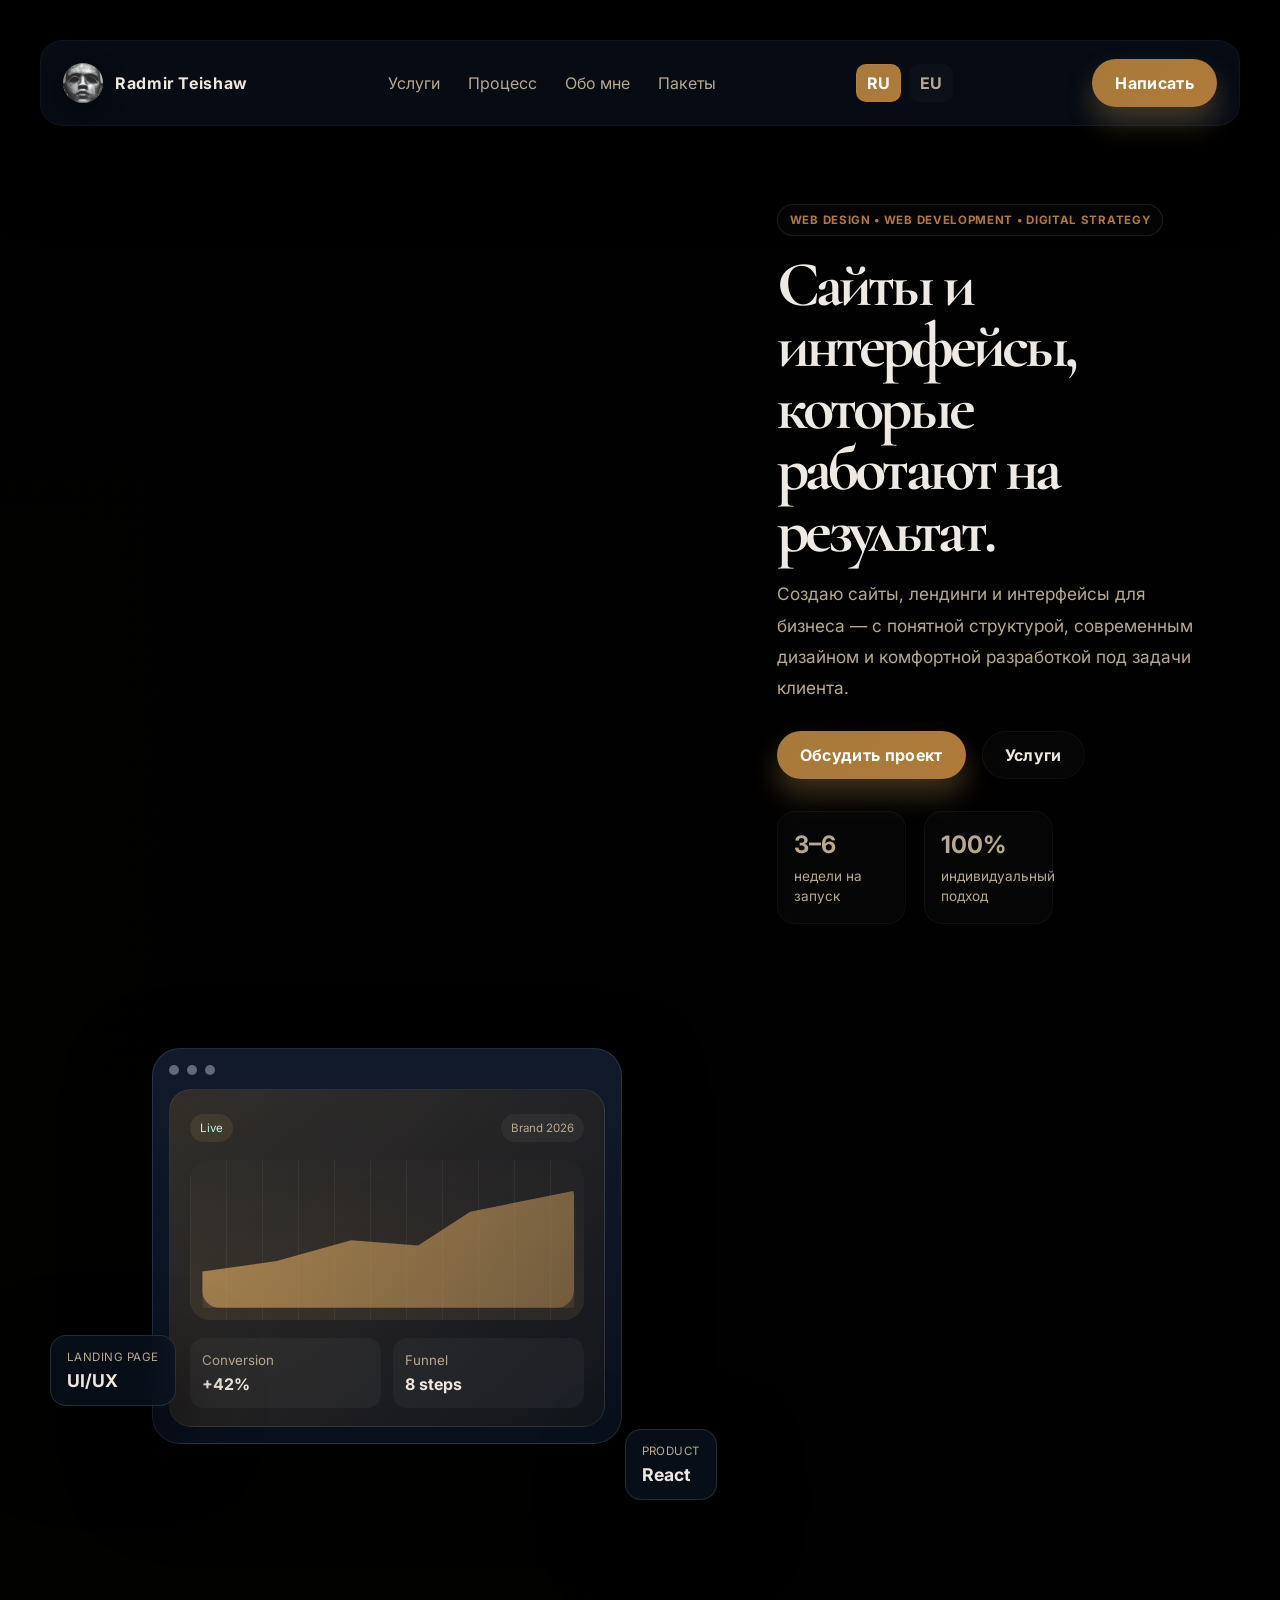
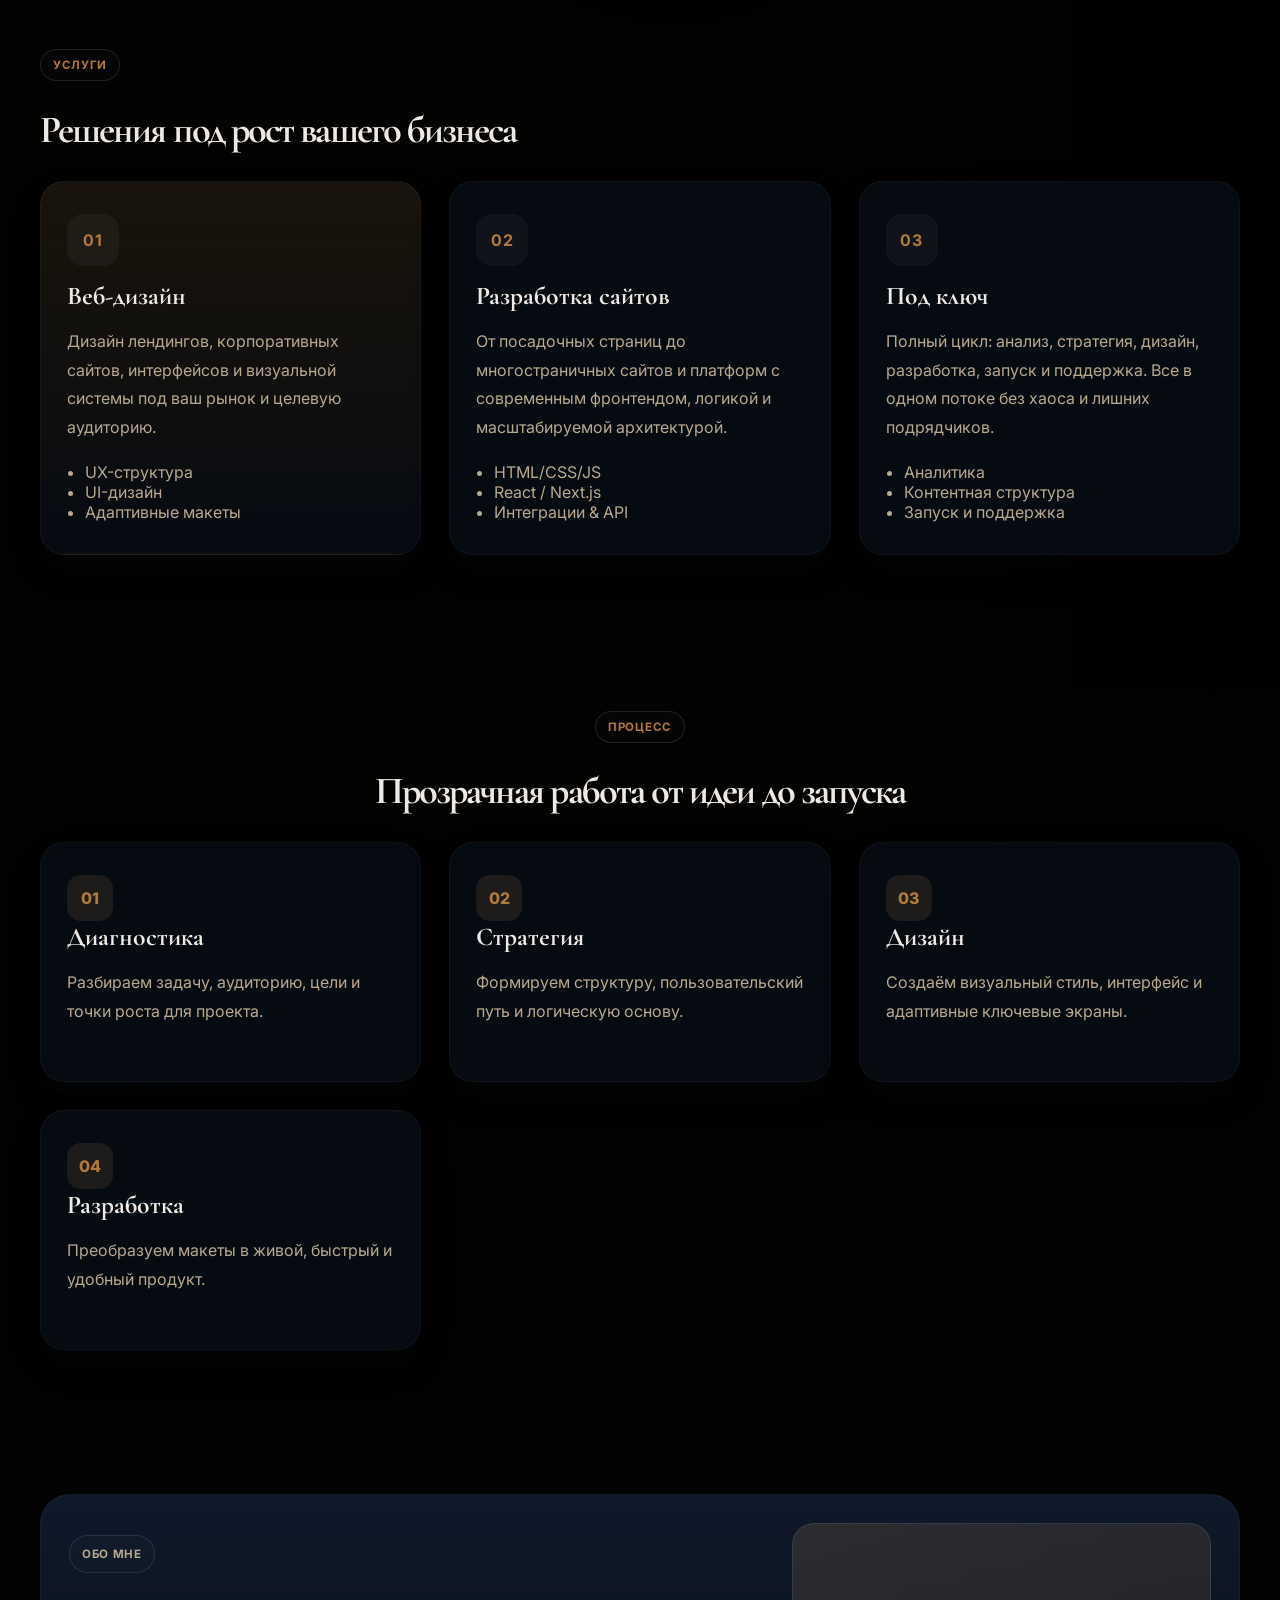
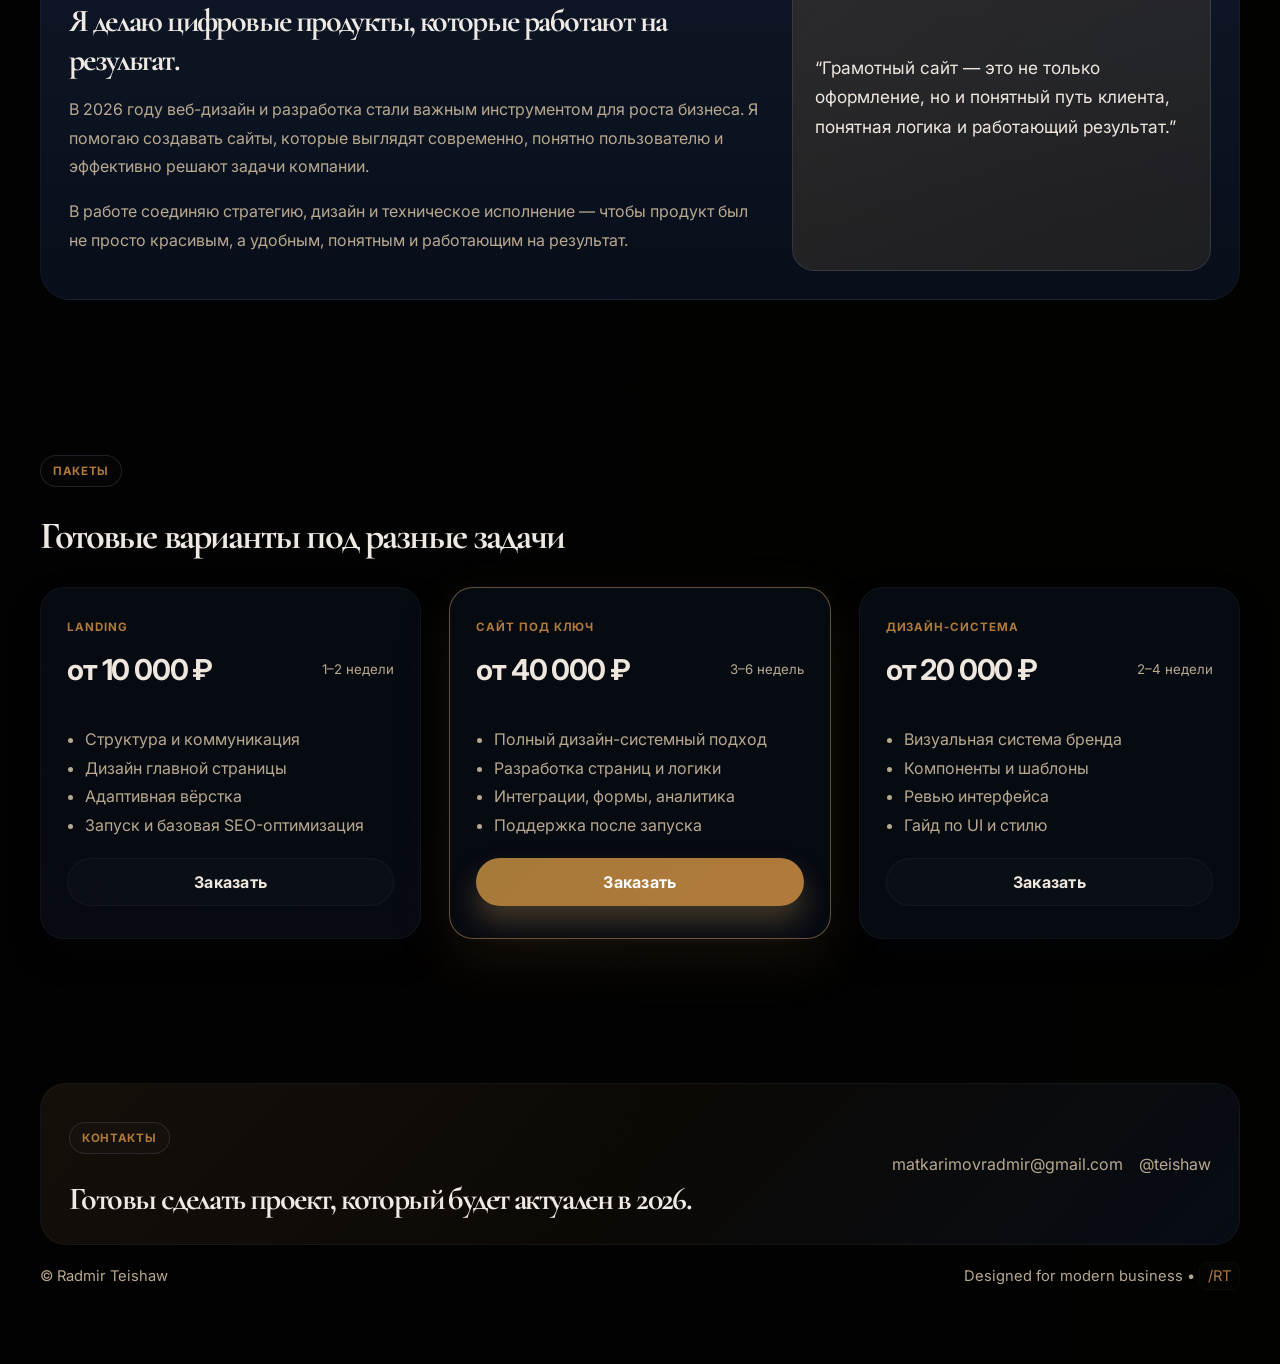
==== commit 0790c3a7: "Add files via upload" ====
--- a/index.html
+++ b/index.html
@@ -5,7 +5,7 @@
     <meta name="viewport" content="width=device-width, initial-scale=1.0" />
     <meta
       name="description"
-      content="Портфолио. Dark-antique aesthetic: marble, monumental classicism, deconstructed bust art direction."
+      content="Веб-разработка, дизайн сайтов и цифровые решения для бизнеса. Лендинги, корпоративные сайты и интерфейсы под ваши задачи."
     />
 
     <!-- Antique serif for headings + neutral sans for body -->
@@ -52,11 +52,11 @@
 
         <section class="hero antique-hero">
           <div class="hero-copy">
-            <div class="eyebrow" data-i18n="eyebrow">Monumental Design • Web Architecture • Art Direction</div>
-            <h1 class="antique" data-i18n="hero_h1">Monumental interfaces — sculpted for attention.</h1>
+            <div class="eyebrow" data-i18n="eyebrow">Web Design • Web Development • Digital Strategy</div>
+            <h1 class="antique" data-i18n="hero_h1">Сайты и интерфейсы, которые работают на результат.</h1>
             <p data-i18n="hero_p">
-              Работаю на стыке цифрового и камня: дизайн, который звучит как
-              архитектура, и интерфейсы, которые ощущаются как экспонат в галерее.
+              Создаю сайты, лендинги и интерфейсы для бизнеса — с понятной структурой,
+              современным дизайном и комфортной разработкой под задачи клиента.
             </p>
 
             <div class="hero-actions">
@@ -68,10 +68,6 @@
               <li>
                 <strong data-i18n="metric1_strong">3–6</strong>
                 <span data-i18n="metric1_span">недели на запуск</span>
-              </li>
-              <li>
-                <strong data-i18n="metric2_strong">Атмосфера</strong>
-                <span data-i18n="metric2_span">античная, монументальная</span>
               </li>
               <li>
                 <strong data-i18n="metric3_strong">100%</strong>
@@ -329,13 +325,12 @@
           nav_about: 'Обо мне',
           nav_pricing: 'Пакеты',
           cta_write: 'Написать',
-          eyebrow: 'Monumental Design • Web Architecture • Art Direction',
-          hero_h1: 'Monumental interfaces — sculpted for attention.',
-          hero_p: 'Работаю на стыке цифрового и камня: дизайн, который звучит как архитектура, и интерфейсы, которые ощущаются как экспонат в галерее.',
+          eyebrow: 'Web Design • Web Development • Digital Strategy',
+          hero_h1: 'Сайты и интерфейсы, которые работают на результат.',
+          hero_p: 'Создаю сайты, лендинги и интерфейсы для бизнеса — с понятной структурой, современным дизайном и комфортной разработкой под задачи клиента.',
           btn_discuss: 'Обсудить проект',
           btn_services: 'Услуги',
           metric1_strong: '3–6', metric1_span: 'недели на запуск',
-          metric2_strong: 'Атмосфера', metric2_span: 'античная, монументальная',
           metric3_strong: '100%', metric3_span: 'индивидуальный подход',
           services_label: 'Услуги', services_heading: 'Решения под рост вашего бизнеса',
           service1_title: 'Веб-дизайн', service1_p: 'Дизайн лендингов, корпоративных сайтов, интерфейсов и визуальной системы под ваш рынок и целевую аудиторию.',
@@ -350,9 +345,9 @@
           process_step3_h: 'Дизайн', process_step3_p: 'Создаём визуальный стиль, интерфейс и адаптивные ключевые экраны.',
           process_step4_h: 'Разработка', process_step4_p: 'Преобразуем макеты в живой, быстрый и удобный продукт.',
           about_label: 'Обо мне', about_h: 'Я делаю цифровые продукты, которые работают на результат.',
-          about_p1: 'В 2026 году дизайн и разработка стали не просто красивыми инструментами, а реальным драйвером продаж. Я помогаю бизнесу создавать сильный онлайн-образ, понятный путь клиента и быструю систему запуска без перегруза и хаоса.',
-          about_p2: 'В работе сочетаю стратегию, визуальную подачу и техническое исполнение — чтобы сайт не только выглядел современно, но и действительно помогал развиваться бренду.',
-          about_quote: '“Когда дизайн понятен, а разработка без лишних тормозов — он начинает работать на бизнес так же, как и на пользователя.”',
+          about_p1: 'В 2026 году веб-дизайн и разработка стали важным инструментом для роста бизнеса. Я помогаю создавать сайты, которые выглядят современно, понятно пользователю и эффективно решают задачи компании.',
+          about_p2: 'В работе соединяю стратегию, дизайн и техническое исполнение — чтобы продукт был не просто красивым, а удобным, понятным и работающим на результат.',
+          about_quote: '“Грамотный сайт — это не только оформление, но и понятный путь клиента, понятная логика и работающий результат.”',
           pricing_label: 'Пакеты', pricing_heading: 'Готовые варианты под разные задачи',
           plan1_name: 'Landing', plan1_price: 'от 10 000 ₽', plan1_time: '1–2 недели',
           plan1_li1: 'Структура и коммуникация', plan1_li2: 'Дизайн главной страницы', plan1_li3: 'Адаптивная вёрстка', plan1_li4: 'Запуск и базовая SEO-оптимизация', plan1_btn: 'Заказать',
@@ -366,12 +361,11 @@
         },
         en: {
           nav_services: 'Services', nav_process: 'Process', nav_about: 'About', nav_pricing: 'Packages',
-          cta_write: 'Contact', eyebrow: 'Monumental Design • Web Architecture • Art Direction',
-          hero_h1: 'Monumental interfaces — sculpted for attention.',
-          hero_p: 'I work at the intersection of digital and stone: design that reads like architecture, and interfaces that feel like gallery exhibits.',
+          cta_write: 'Contact', eyebrow: 'Web Design • Web Development • Digital Strategy',
+          hero_h1: 'Websites and interfaces that work for results.',
+          hero_p: 'I create websites, landing pages and interfaces for business — with a clear structure, modern design and clean development tailored to the client’s goals.',
           btn_discuss: 'Discuss project', btn_services: 'Services',
           metric1_strong: '3–6', metric1_span: 'weeks to launch',
-          metric2_strong: 'Atmosphere', metric2_span: 'antique, monumental',
           metric3_strong: '100%', metric3_span: 'individual approach',
           services_label: 'Services', services_heading: 'Solutions for growing businesses',
           service1_title: 'Web Design', service1_p: 'Design for landing pages, corporate sites, interfaces and visual systems tailored to your market and audience.',
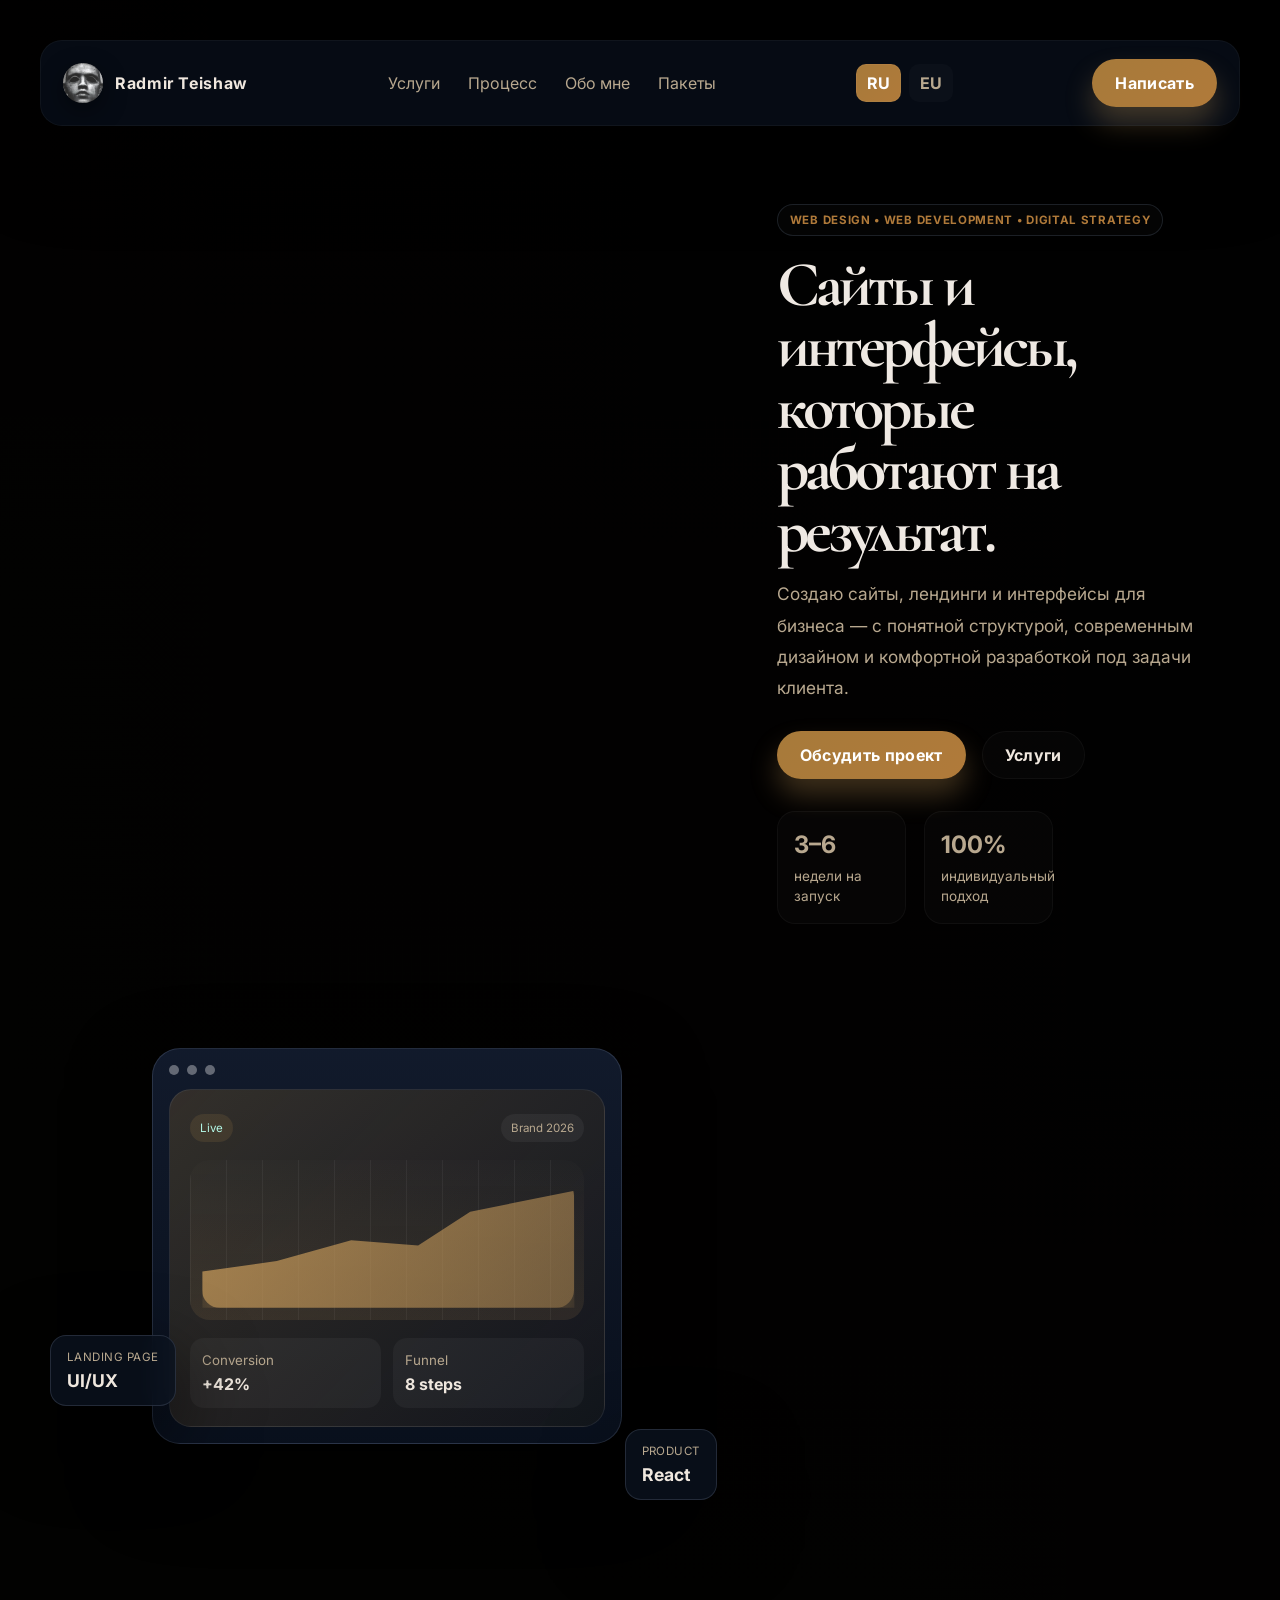
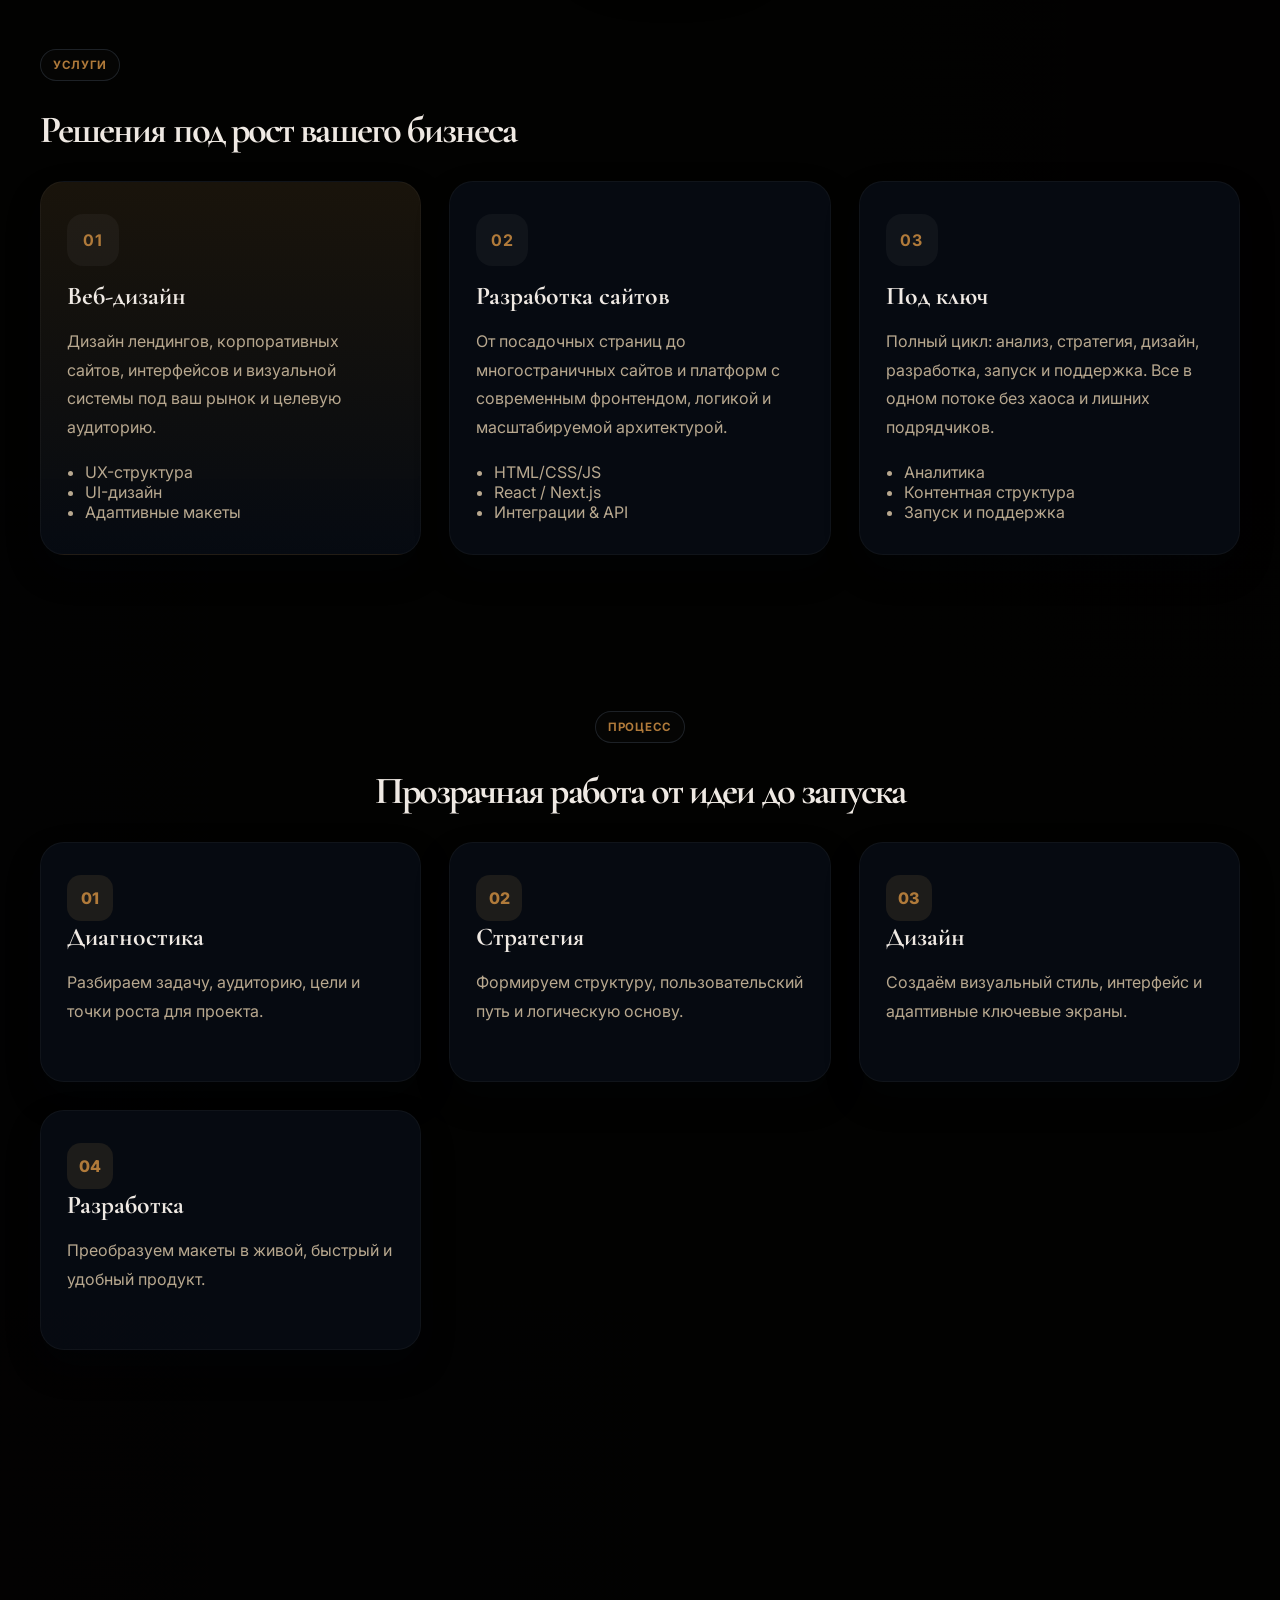
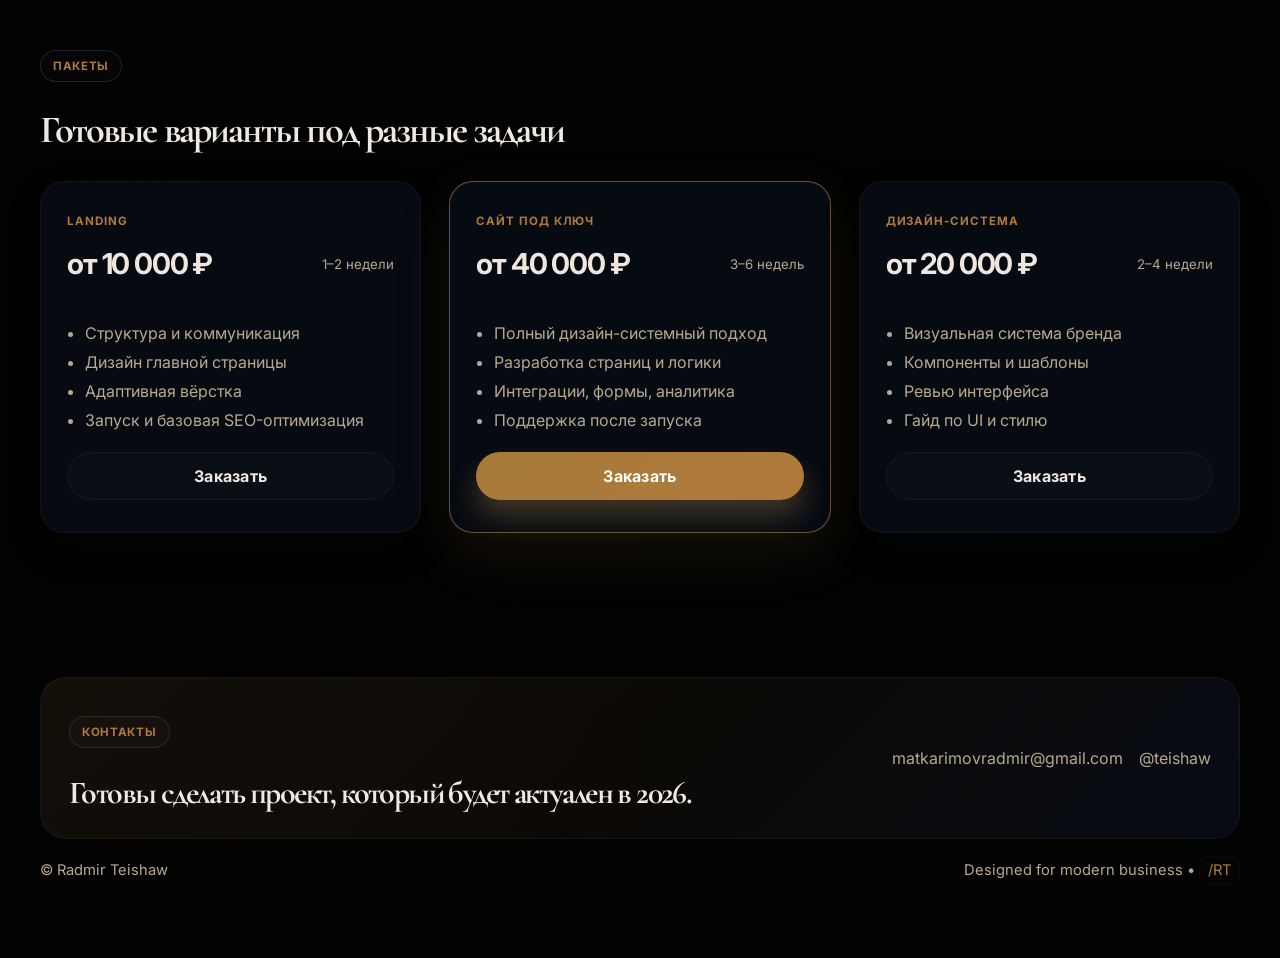
==== commit d9344b3e: "Add files via upload" ====
--- a/index.html
+++ b/index.html
@@ -191,31 +191,7 @@
           </div>
         </section>
 
-        <section class="about section" id="about">
-          <div class="about-card">
-            <div class="about-content">
-              <p class="label" data-i18n="about_label">Обо мне</p>
-              <h2 data-i18n="about_h">Я делаю цифровые продукты, которые работают на результат.</h2>
-              <p data-i18n="about_p1">
-                В 2026 году дизайн и разработка стали не просто красивыми
-                инструментами, а реальным драйвером продаж. Я помогаю бизнесу
-                создавать сильный онлайн-образ, понятный путь клиента и быструю
-                систему запуска без перегруза и хаоса.
-              </p>
-              <p data-i18n="about_p2">
-                В работе сочетаю стратегию, визуальную подачу и техническое
-                исполнение — чтобы сайт не только выглядел современно, но и
-                действительно помогал развиваться бренду.
-              </p>
-            </div>
-            <div class="about-quote">
-              <p data-i18n="about_quote">
-                “Когда дизайн понятен, а разработка без лишних тормозов — он
-                начинает работать на бизнес так же, как и на пользователя.”
-              </p>
-            </div>
-          </div>
-        </section>
+        <section class="about section" id="about"></section>
 
         <section class="pricing section" id="pricing">
           <div class="section-heading">
@@ -344,10 +320,6 @@
           process_step2_h: 'Стратегия', process_step2_p: 'Формируем структуру, пользовательский путь и логическую основу.',
           process_step3_h: 'Дизайн', process_step3_p: 'Создаём визуальный стиль, интерфейс и адаптивные ключевые экраны.',
           process_step4_h: 'Разработка', process_step4_p: 'Преобразуем макеты в живой, быстрый и удобный продукт.',
-          about_label: 'Обо мне', about_h: 'Я делаю цифровые продукты, которые работают на результат.',
-          about_p1: 'В 2026 году веб-дизайн и разработка стали важным инструментом для роста бизнеса. Я помогаю создавать сайты, которые выглядят современно, понятно пользователю и эффективно решают задачи компании.',
-          about_p2: 'В работе соединяю стратегию, дизайн и техническое исполнение — чтобы продукт был не просто красивым, а удобным, понятным и работающим на результат.',
-          about_quote: '“Грамотный сайт — это не только оформление, но и понятный путь клиента, понятная логика и работающий результат.”',
           pricing_label: 'Пакеты', pricing_heading: 'Готовые варианты под разные задачи',
           plan1_name: 'Landing', plan1_price: 'от 10 000 ₽', plan1_time: '1–2 недели',
           plan1_li1: 'Структура и коммуникация', plan1_li2: 'Дизайн главной страницы', plan1_li3: 'Адаптивная вёрстка', plan1_li4: 'Запуск и базовая SEO-оптимизация', plan1_btn: 'Заказать',
@@ -379,10 +351,6 @@
           process_step2_h: 'Strategy', process_step2_p: 'We shape the structure, user journey and logical foundation.',
           process_step3_h: 'Design', process_step3_p: 'We create the visual style, interface and responsive key screens.',
           process_step4_h: 'Development', process_step4_p: 'We turn mockups into a live, fast and usable product.',
-          about_label: 'About', about_h: 'I create digital products that deliver real results.',
-          about_p1: 'In 2026 design and development are not just pretty tools but a real driver of sales. I help businesses create a strong online presence, a clear customer path and a fast launch system without overload.',
-          about_p2: 'I combine strategy, visual presentation and technical execution so the site not only looks modern but truly helps a brand grow.',
-          about_quote: '“When design is clear and development has no unnecessary friction — it starts working for the business as well as for the user.”',
           pricing_label: 'Packages', pricing_heading: 'Ready-made options for different needs',
           plan1_name: 'Landing', plan1_price: 'from 10,000 ₽', plan1_time: '1–2 weeks',
           plan1_li1: 'Structure & messaging', plan1_li2: 'Main page design', plan1_li3: 'Responsive development', plan1_li4: 'Launch and basic SEO', plan1_btn: 'Order',
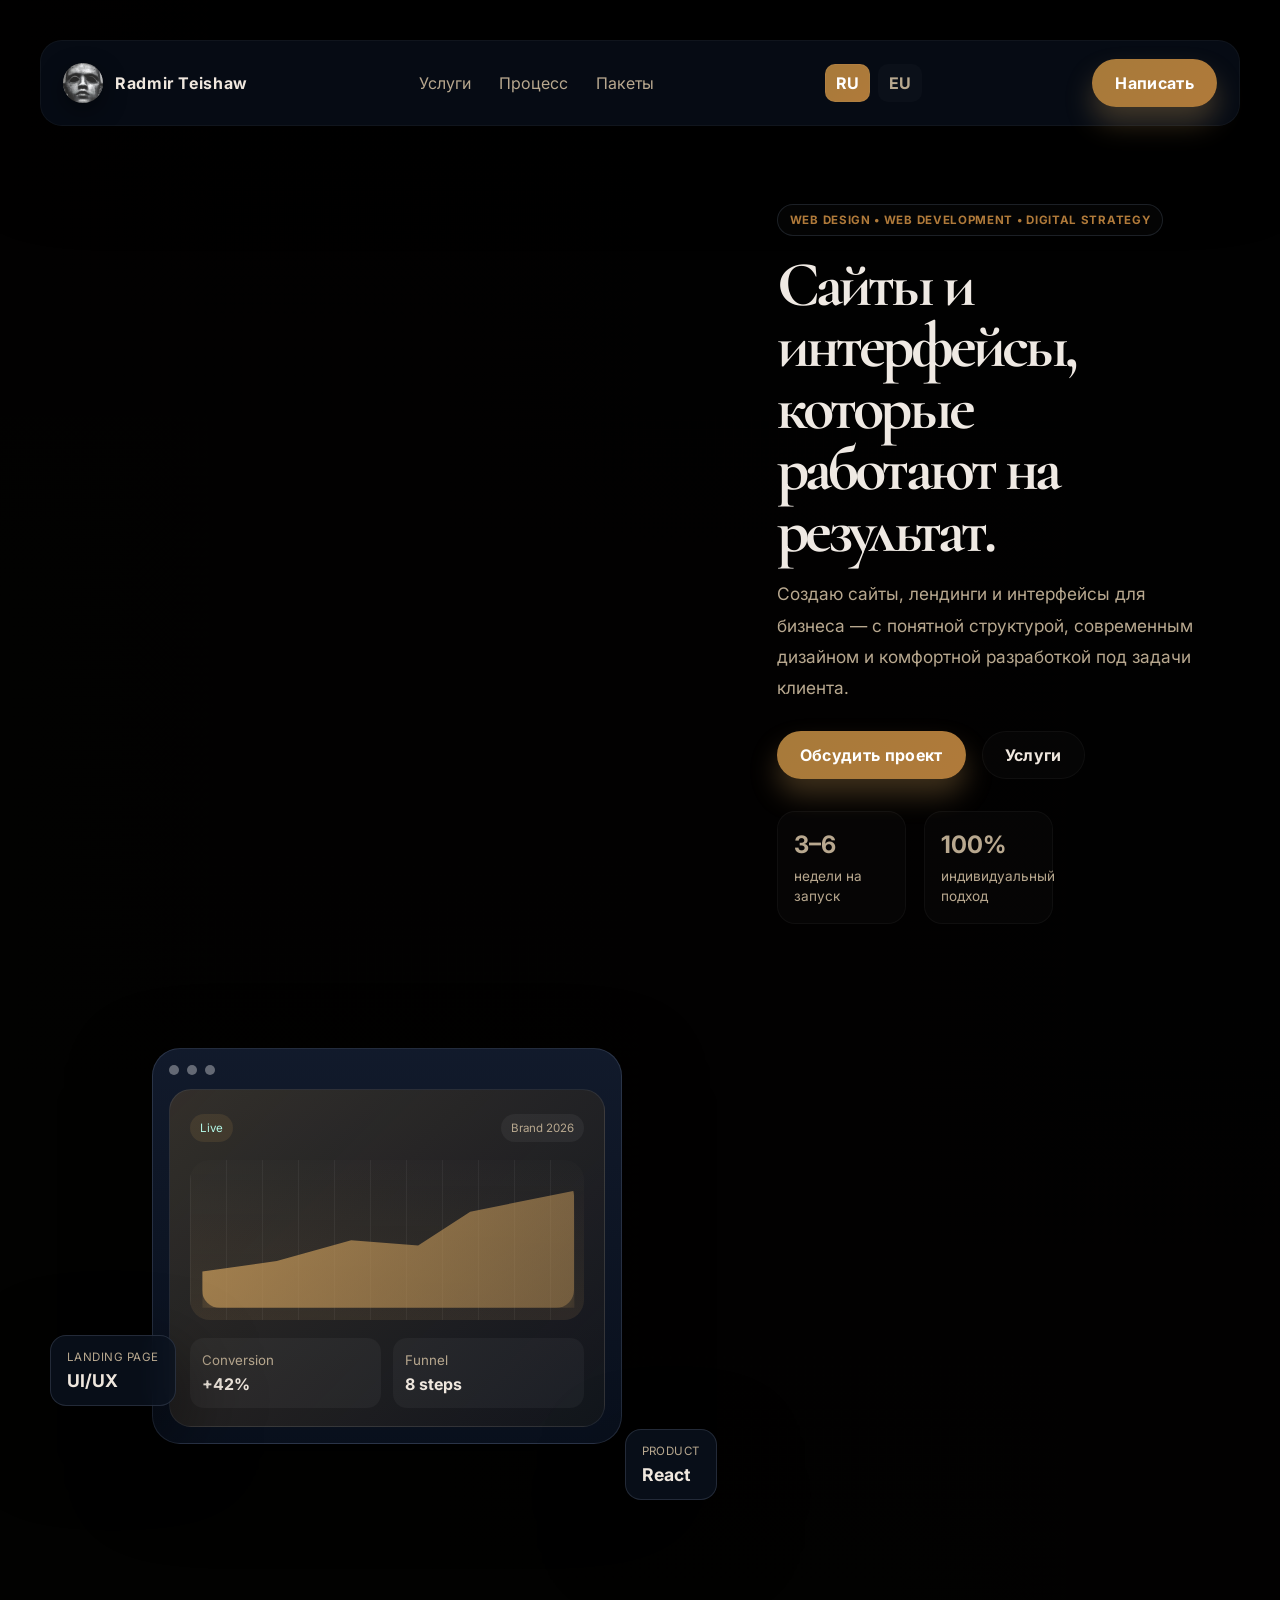
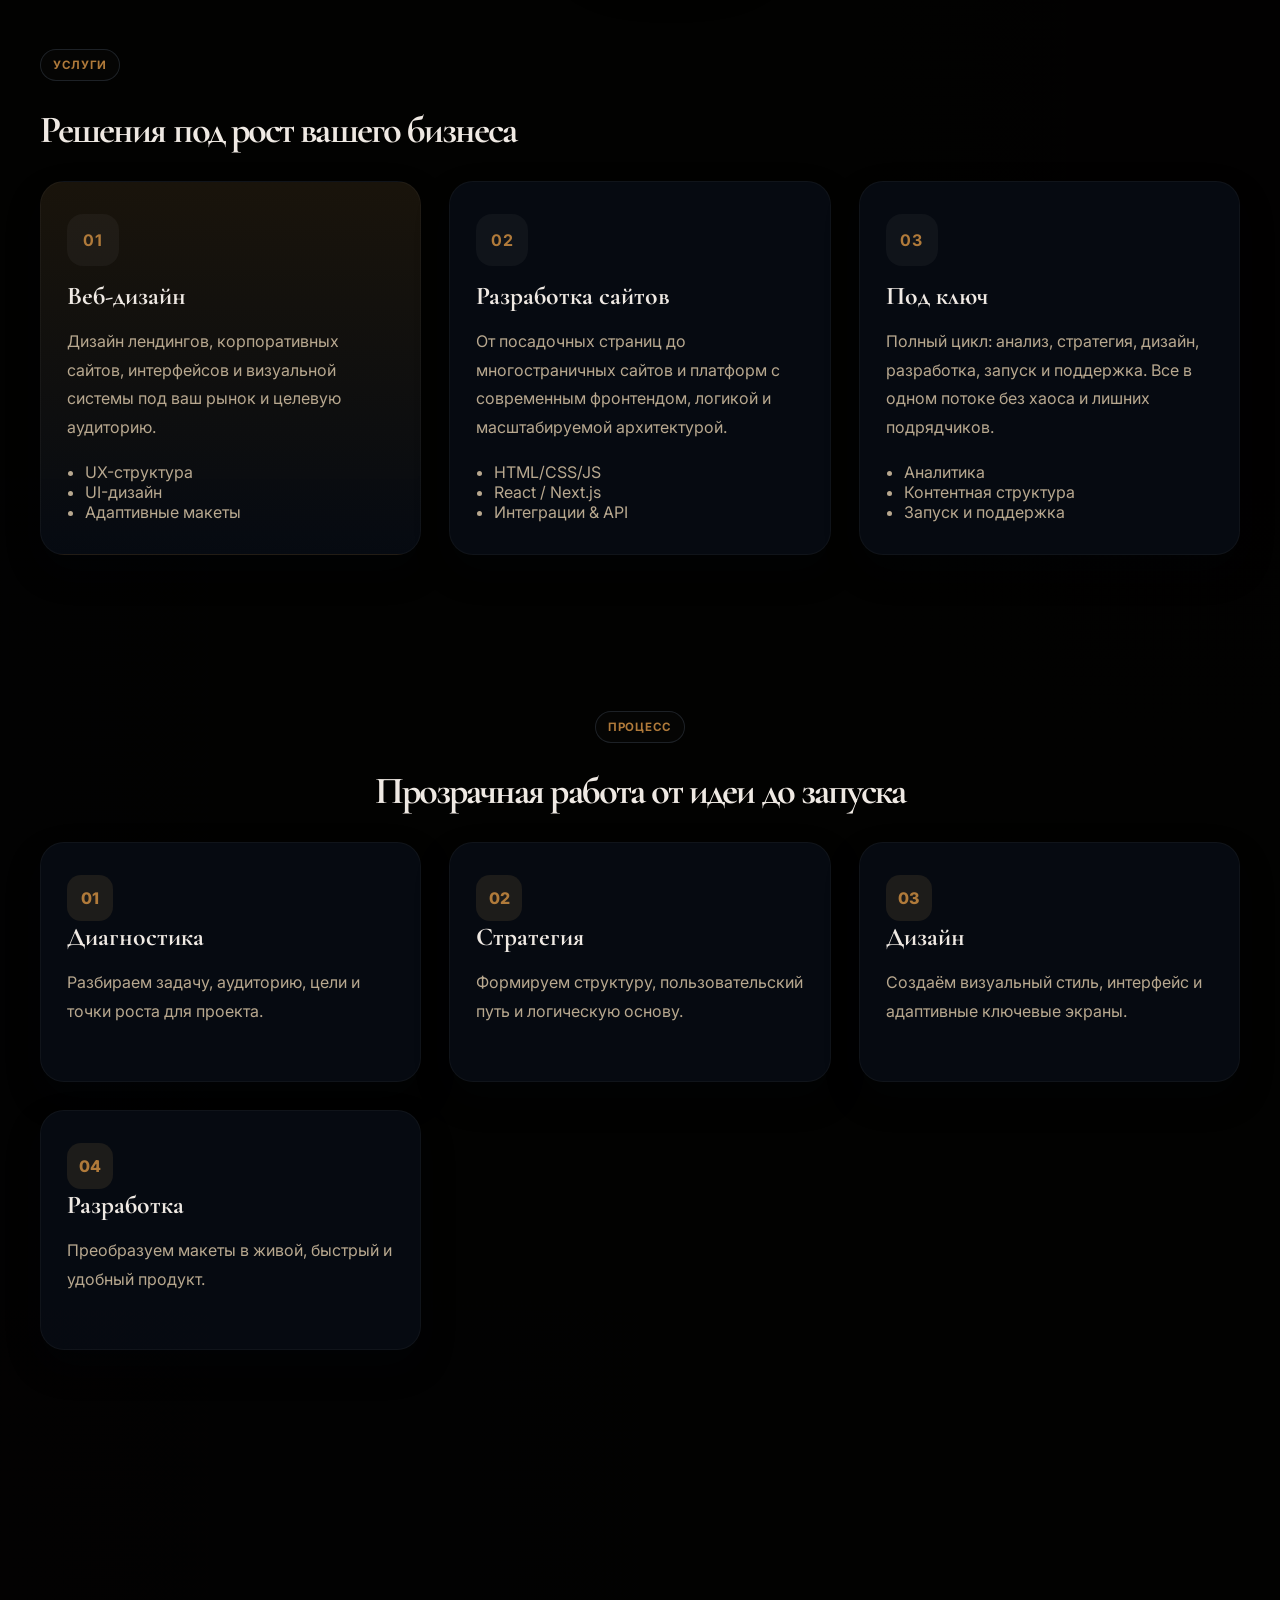
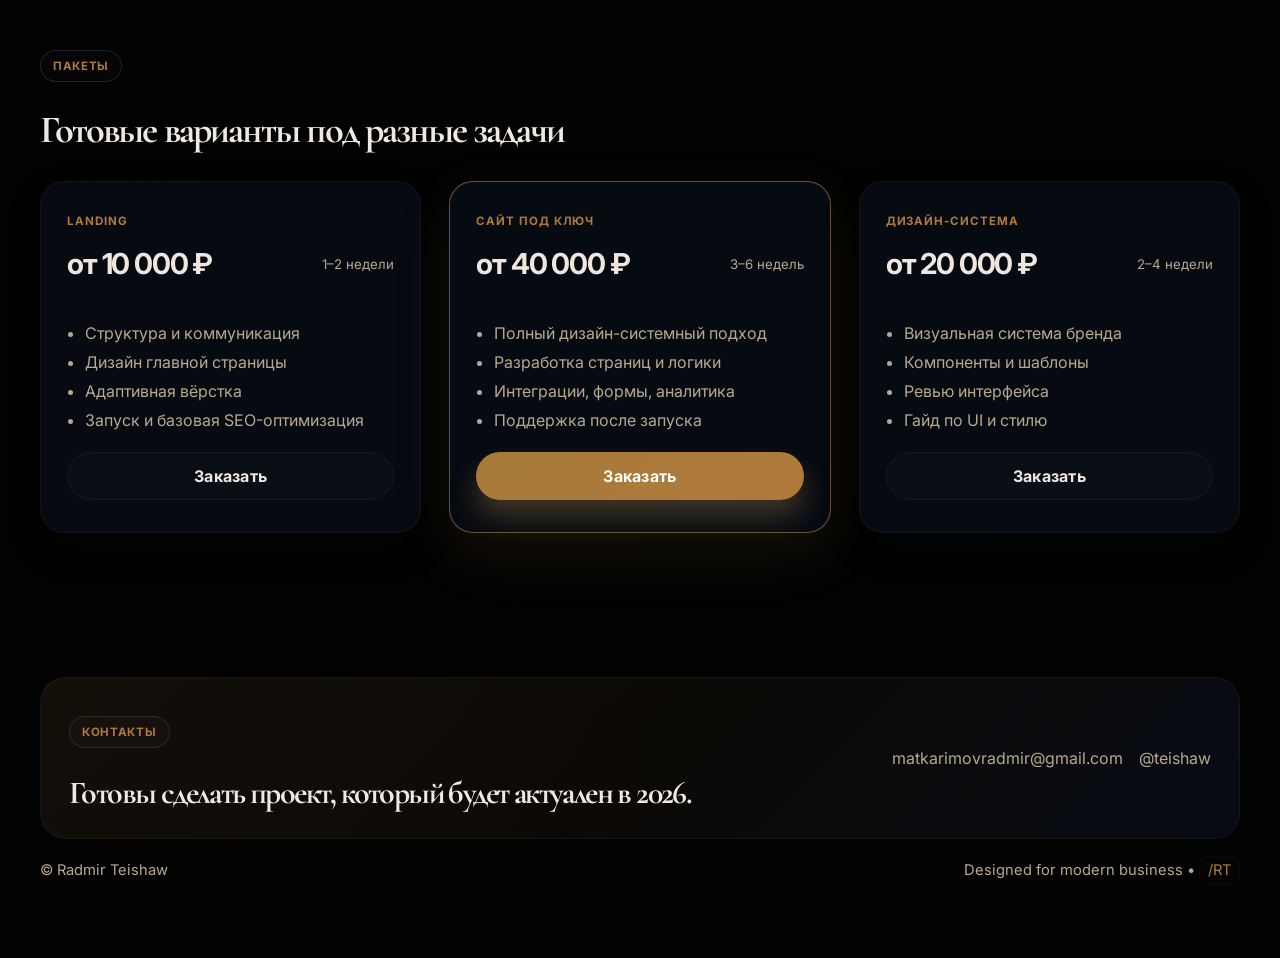
==== commit 5f351f0d: "Add files via upload" ====
--- a/index.html
+++ b/index.html
@@ -30,7 +30,6 @@
         <nav class="main-nav" aria-label="Главная навигация">
           <a href="#services" data-i18n="nav_services">Услуги</a>
           <a href="#process" data-i18n="nav_process">Процесс</a>
-          <a href="#about" data-i18n="nav_about">Обо мне</a>
           <a href="#pricing" data-i18n="nav_pricing">Пакеты</a>
         </nav>
 
@@ -298,7 +297,6 @@
         ru: {
           nav_services: 'Услуги',
           nav_process: 'Процесс',
-          nav_about: 'Обо мне',
           nav_pricing: 'Пакеты',
           cta_write: 'Написать',
           eyebrow: 'Web Design • Web Development • Digital Strategy',
@@ -332,7 +330,7 @@
           modal_title: 'Вы будете перенаправлены в Telegram', modal_text: 'Продолжить и открыть чат с @teishaw?', modal_cancel: 'Отмена', modal_proceed: 'Перейти'
         },
         en: {
-          nav_services: 'Services', nav_process: 'Process', nav_about: 'About', nav_pricing: 'Packages',
+          nav_services: 'Services', nav_process: 'Process', nav_pricing: 'Packages',
           cta_write: 'Contact', eyebrow: 'Web Design • Web Development • Digital Strategy',
           hero_h1: 'Websites and interfaces that work for results.',
           hero_p: 'I create websites, landing pages and interfaces for business — with a clear structure, modern design and clean development tailored to the client’s goals.',
